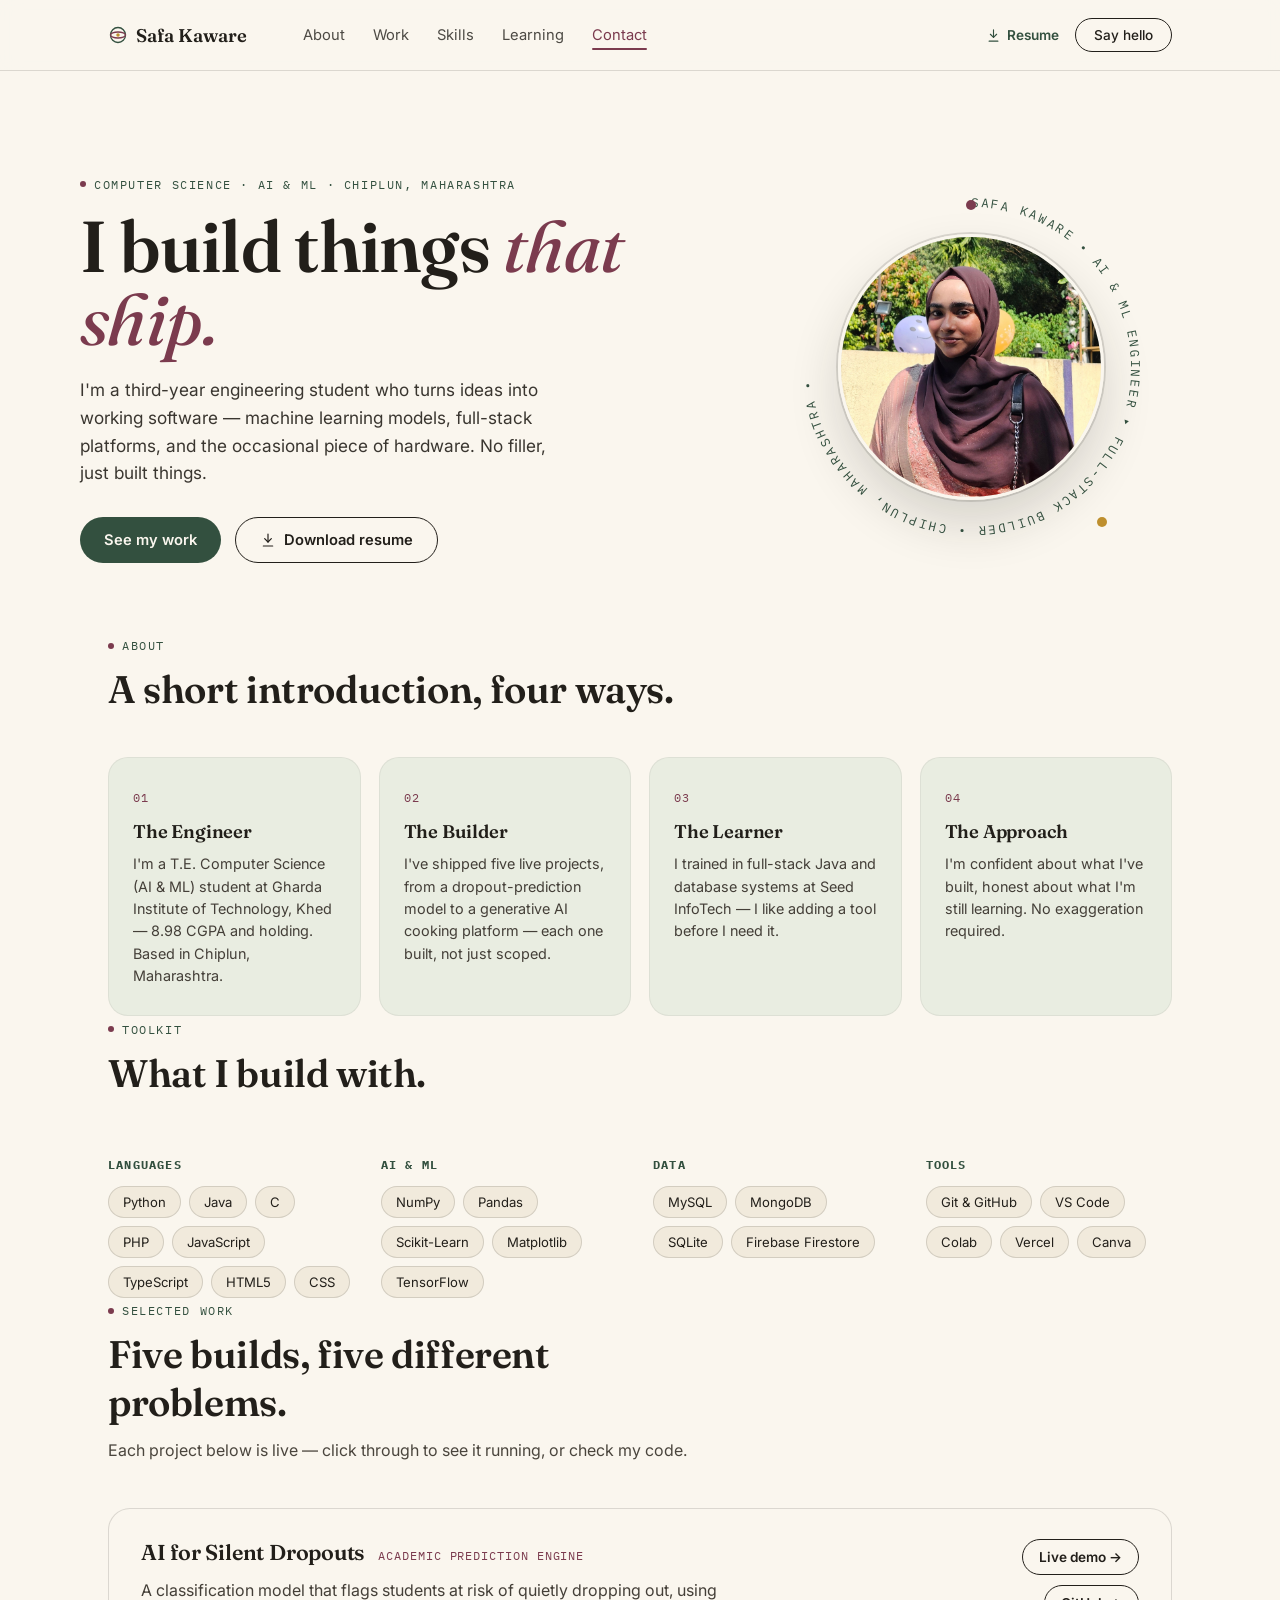
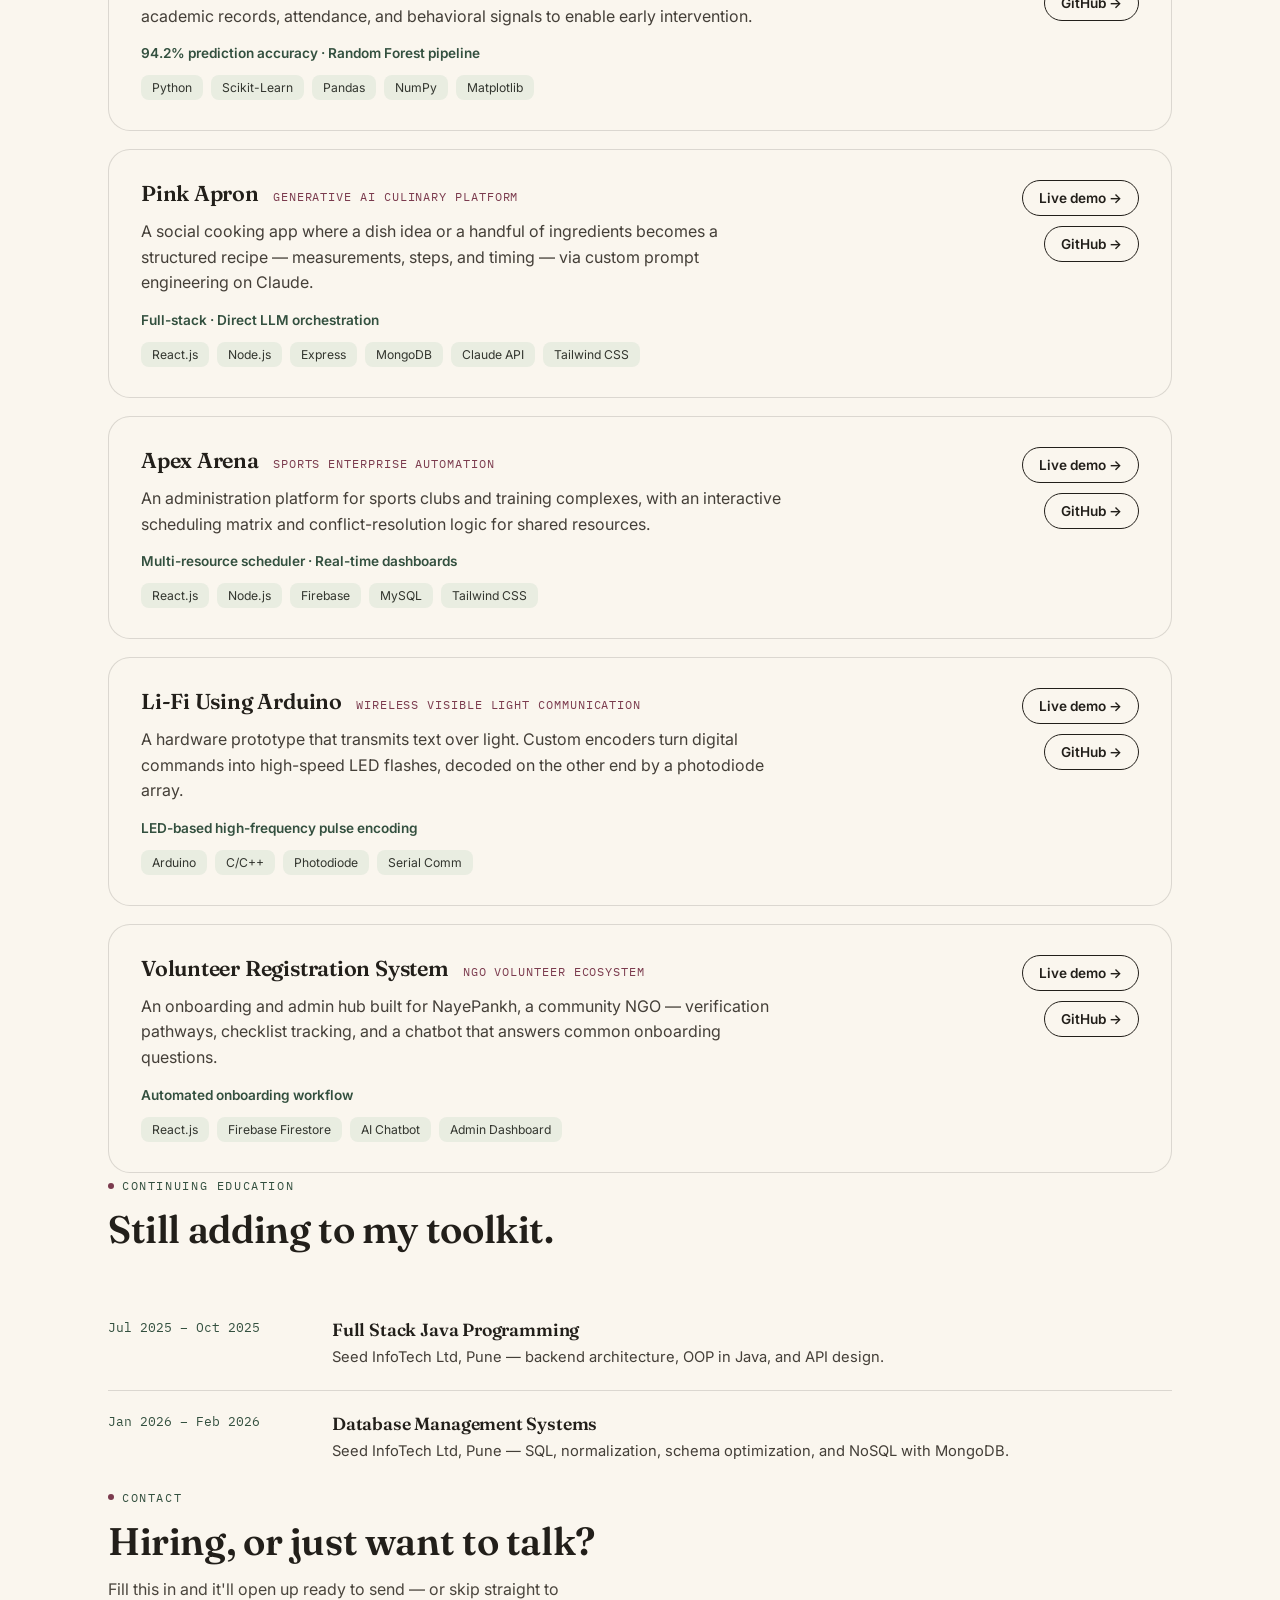
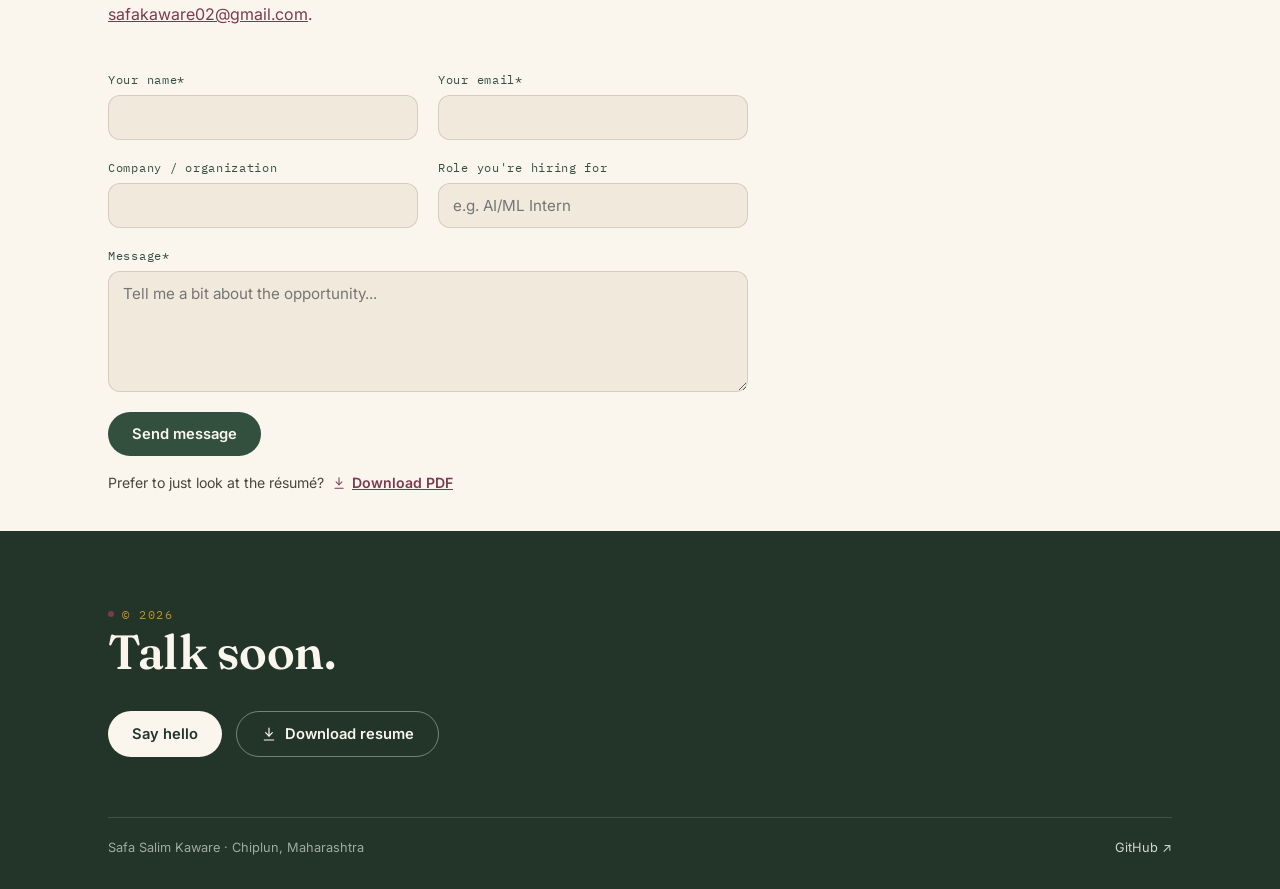
==== index.html @ d1343408 "Add files via upload" ====
<!DOCTYPE html>
<html lang="en">
<head>
<meta charset="UTF-8">
<meta name="viewport" content="width=device-width, initial-scale=1.0">
<title>Safa Kaware — AI &amp; Full-Stack Software Engineer Portfolio</title>
<meta name="description" content="I'm Safa Kaware, a Computer Science (AI &amp; ML) engineer from Chiplun, Maharashtra, building full-stack platforms and machine learning systems — from predictive dropout models to generative AI cooking apps.">
<meta name="keywords" content="Safa Kaware, Safa Salim Kaware, AI ML engineer, full stack developer portfolio, Chiplun Maharashtra, Gharda Institute of Technology, machine learning student India, React developer Maharashtra">
<meta name="author" content="Safa Salim Kaware">
<meta name="robots" content="index, follow">
<link rel="canonical" href="https://safakaware.dev/">

<!-- Open Graph -->
<meta property="og:type" content="website">
<meta property="og:title" content="Safa Kaware — AI &amp; Full-Stack Software Engineer">
<meta property="og:description" content="Computer Science (AI &amp; ML) engineer building full-stack platforms and machine learning systems. Five shipped projects, one growing portfolio.">
<meta property="og:url" content="https://safakaware.dev/">
<meta property="og:site_name" content="Safa Kaware">

<!-- Twitter -->
<meta name="twitter:card" content="summary">
<meta name="twitter:title" content="Safa Kaware — AI &amp; Full-Stack Software Engineer">
<meta name="twitter:description" content="Computer Science (AI &amp; ML) engineer building full-stack platforms and machine learning systems.">

<!-- Structured data -->
<script type="application/ld+json">
{
  "@context": "https://schema.org",
  "@type": "Person",
  "name": "Safa Salim Kaware",
  "alternateName": "Safa Kaware",
  "jobTitle": "AI & Full-Stack Software Engineering Student",
  "email": "mailto:safakaware02@gmail.com",
  "address": {
    "@type": "PostalAddress",
    "addressLocality": "Chiplun, Ratnagiri",
    "addressRegion": "Maharashtra",
    "addressCountry": "IN"
  },
  "alumniOf": {
    "@type": "CollegeOrUniversity",
    "name": "Gharda Institute of Technology, Khed"
  },
  "sameAs": [
    "https://github.com/safa-kaware"
  ],
  "url": "https://safakaware.dev/"
}
</script>

<link rel="preconnect" href="https://fonts.googleapis.com">
<link rel="preconnect" href="https://fonts.gstatic.com" crossorigin>
<link href="https://fonts.googleapis.com/css2?family=Fraunces:opsz,wght@9..144,300;9..144,450;9..144,600;9..144,700&family=Inter:wght@400;500;600&family=IBM+Plex+Mono:wght@400;500&display=swap" rel="stylesheet">

<style>
  :root{
    --cream: #FAF6EE;
    --cream-deep: #F1EADC;
    --ink: #221F1A;
    --forest: #33503F;
    --forest-deep: #223528;
    --plum: #7B3B4E;
    --gold: #BE8F2E;
    --sage-card: #E9EDE1;
    --line: rgba(34,31,26,0.14);
    --max: 1120px;
  }

  *{ box-sizing: border-box; }
  html{ scroll-behavior: smooth; }
  body{
    margin:0;
    background: var(--cream);
    color: var(--ink);
    font-family: 'Inter', sans-serif;
    -webkit-font-smoothing: antialiased;
    overflow-x: hidden;
  }
  h1,h2,h3{
    font-family: 'Fraunces', serif;
    font-weight: 600;
    margin: 0;
    letter-spacing: -0.01em;
  }
  a{ color: inherit; text-decoration:none; }
  .wrap{ max-width: var(--max); margin: 0 auto; padding: 0 28px; }
  .eyebrow{
    font-family:'IBM Plex Mono', monospace;
    font-size: 0.72rem;
    letter-spacing: 0.14em;
    text-transform: uppercase;
    color: var(--forest);
    display:inline-flex;
    align-items:center;
    gap:8px;
  }
  .eyebrow::before{
    content:"";
    width:6px; height:6px; border-radius:50%;
    background: var(--plum);
    display:inline-block;
  }

  /* ---------- header / nav ---------- */
  header{
    position: sticky; top:0; z-index: 50;
    background: rgba(250,246,238,0.86);
    backdrop-filter: blur(10px);
    border-bottom: 1px solid var(--line);
  }
  .nav{
    display:flex; align-items:center; justify-content:space-between;
    padding: 18px 28px; max-width: var(--max); margin:0 auto;
    gap: 16px;
  }
  .brand{
    font-family:'Fraunces', serif; font-weight:600; font-size:1.15rem;
    display:flex; align-items:center; gap:8px;
  }
  .brand svg{ width:20px; height:20px; }
  .nav-links{ display:flex; gap: 28px; font-size:0.92rem; margin-right:auto; margin-left: 40px; }
  .nav-links a{ opacity:0.8; transition: opacity .2s ease, color .2s ease; position:relative; }
  .nav-links a:hover{ opacity:1; color: var(--plum); }
  .nav-links a.active{ opacity:1; color: var(--plum); }
  .nav-links a.active::after{
    content:""; position:absolute; left:0; right:0; bottom:-6px; height:2px;
    background: var(--plum); border-radius:2px;
  }
  .nav-actions{ display:flex; align-items:center; gap: 12px; }
  .nav-resume{
    display:inline-flex; align-items:center; gap:6px;
    font-size:0.85rem; font-weight:600; color: var(--forest);
    padding: 8px 4px;
    transition: color .2s ease;
  }
  .nav-resume svg{ width:15px; height:15px; }
  .nav-resume:hover{ color: var(--plum); }
  .nav-cta{
    border:1px solid var(--ink); border-radius: 100px;
    padding: 8px 18px; font-size:0.85rem; font-weight:500;
    transition: background .25s ease, color .25s ease, transform .2s ease;
    white-space:nowrap;
  }
  .nav-cta:hover{ background: var(--ink); color: var(--cream); transform: translateY(-1px); }
  .nav-toggle{
    display:none;
    width: 40px; height: 40px;
    border-radius: 50%;
    border: 1px solid var(--line);
    background: transparent;
    align-items:center; justify-content:center;
    position: relative;
    cursor: pointer;
    flex-shrink:0;
  }
  .nav-toggle span, .nav-toggle span::before, .nav-toggle span::after{
    content:""; position:absolute;
    width: 16px; height: 1.6px; background: var(--ink);
    transition: transform .28s ease, opacity .2s ease, top .28s ease;
  }
  .nav-toggle span{ top: 50%; transform: translateY(-50%); }
  .nav-toggle span::before{ top: -5px; left:0; }
  .nav-toggle span::after{ top: 5px; left:0; }
  .nav-toggle.open span{ background: transparent; }
  .nav-toggle.open span::before{ top:0; transform: rotate(45deg); }
  .nav-toggle.open span::after{ top:0; transform: rotate(-45deg); }

  .mobile-menu{
    display:none;
    position: fixed; inset: 0;
    background: var(--cream);
    z-index: 40;
    padding: 100px 28px 40px;
    flex-direction: column;
    justify-content: space-between;
    opacity: 0; visibility: hidden;
    transition: opacity .3s ease;
  }
  .mobile-menu.open{ opacity:1; visibility: visible; }
  .mobile-menu-links{ display:flex; flex-direction:column; gap: 6px; }
  .mobile-menu-links a{
    font-family:'Fraunces', serif; font-size: 2.2rem; font-weight:500;
    padding: 14px 0; border-bottom: 1px solid var(--line);
    opacity:0; transform: translateY(14px);
    transition: opacity .4s ease, transform .4s ease, color .2s ease;
  }
  .mobile-menu.open .mobile-menu-links a{ opacity:1; transform: translateY(0); }
  .mobile-menu-links a.active{ color: var(--plum); }
  .mobile-menu-links a:nth-child(1){ transition-delay: .05s; }
  .mobile-menu-links a:nth-child(2){ transition-delay: .1s; }
  .mobile-menu-links a:nth-child(3){ transition-delay: .15s; }
  .mobile-menu-links a:nth-child(4){ transition-delay: .2s; }
  .mobile-menu-links a:nth-child(5){ transition-delay: .25s; }
  .mobile-menu-foot{ display:flex; flex-direction:column; gap:16px; }
  .mobile-menu-foot .btn-primary{ text-align:center; justify-content:center; }
  .mobile-menu-foot .btn-ghost{ text-align:center; justify-content:center; }
  .mobile-menu-foot .foot-note{ font-size:0.82rem; color:#6b665c; text-align:center; }

  /* ---------- hero ---------- */
  .hero{
    position:relative; z-index:1;
    padding: 100px 0 70px;
    display:grid; grid-template-columns: 1.15fr 0.85fr; gap:40px; align-items:center;
  }
  .hero h1{
    font-size: clamp(2.6rem, 6vw, 4.5rem);
    line-height: 1.02;
    margin: 18px 0 20px;
  }
  .hero h1 em{
    font-style: italic; color: var(--plum); font-weight: 450;
  }
  .hero p{
    font-size: 1.08rem; line-height:1.6; color:#3a3630; max-width: 480px;
    margin-bottom: 30px;
  }
  .hero-cta-row{ display:flex; gap:14px; flex-wrap:wrap; }
  .btn{
    display:inline-flex; align-items:center; gap:8px;
    padding: 13px 24px; border-radius: 100px;
    font-size:0.92rem; font-weight:600; font-family:'Inter',sans-serif;
    transition: transform .2s ease, box-shadow .2s ease, background .2s ease;
  }
  .btn svg{ width:16px; height:16px; }
  .btn-primary{ background: var(--forest); color: var(--cream); }
  .btn-primary:hover{ transform: translateY(-2px); box-shadow: 0 10px 24px rgba(51,80,63,0.28); }
  .btn-ghost{ border:1px solid var(--ink); color: var(--ink); }
  .btn-ghost:hover{ background: var(--ink); color: var(--cream); transform: translateY(-2px); }

  .hero-art{
    position:relative;
    width: 100%;
    max-width: 380px;
    aspect-ratio: 1/1;
    margin: 0 auto;
  }
  .photo-ring{
    position:absolute; inset:0;
    animation: spin 22s linear infinite;
  }
  .photo-ring text{
    font-family:'IBM Plex Mono', monospace;
    font-size: 12.5px;
    letter-spacing: 0.14em;
    fill: var(--forest);
    text-transform: uppercase;
  }
  @keyframes spin{ to{ transform: rotate(360deg); } }

  .photo-frame{
    position:absolute;
    inset: 15%;
    border-radius: 50%;
    overflow:hidden;
    background: linear-gradient(150deg, var(--sage-card), var(--cream-deep));
    border: 3px solid var(--cream);
    box-shadow: 0 0 0 2px var(--line), 0 24px 50px rgba(34,31,26,0.16);
  }
  .photo-frame img{
    position:absolute; inset:0;
    width:100%; height:100%; object-fit: cover; object-position: center top;
    display:block;
  }
  .photo-placeholder{
    position:absolute; inset:0;
    display:flex; flex-direction:column; align-items:center; justify-content:center; gap:8px;
    color: var(--forest); text-align:center; padding: 20px;
  }
  .photo-placeholder svg{ width:44px; height:44px; opacity:0.55; }
  .photo-placeholder span{
    font-family:'IBM Plex Mono', monospace; font-size:0.7rem;
    letter-spacing:0.08em; opacity:0.65; max-width:150px; line-height:1.4;
  }

  .hero-dot{
    position:absolute; border-radius:50%;
    animation: spin 22s linear infinite;
  }
  .hero-dot i{
    position:absolute; width:10px; height:10px; border-radius:50%;
    display:block;
  }
  .hero-badge{
    position:absolute; bottom: -6px; left: 50%; transform: translateX(-50%);
    background: var(--plum); color: var(--cream);
    font-family:'IBM Plex Mono', monospace; font-size:0.7rem; letter-spacing:0.06em;
    padding: 9px 18px; border-radius:100px; white-space:nowrap;
    box-shadow: 0 10px 22px rgba(123,59,78,0.32);
  }

  /* ---------- sections generic ---------- */
  section{ position:relative; z-index:1; padding: 76px 0; scroll-margin-top: 88px; }
  .section-head{ margin-bottom: 44px; max-width: 620px; }
  .section-head h2{ font-size: clamp(1.8rem, 3.4vw, 2.4rem); margin-top: 12px; }
  .section-head p{ color:#4a453d; margin-top:12px; line-height:1.6; }

  .reveal{ opacity:0; transform: translateY(28px); transition: opacity .7s ease, transform .7s ease; }
  .reveal.in{ opacity:1; transform: translateY(0); }

  /* ---------- about cards ---------- */
  .about-grid{
    display:grid; grid-template-columns: repeat(4, 1fr); gap: 18px;
  }
  .about-card{
    background: var(--sage-card);
    border-radius: 20px;
    padding: 28px 24px;
    border: 1px solid rgba(34,31,26,0.06);
    transition: transform .3s ease, box-shadow .3s ease, background .3s ease;
  }
  .about-card:hover{
    transform: translateY(-6px);
    box-shadow: 0 18px 34px rgba(34,31,26,0.12);
    background: #fff;
  }
  .about-card .num{
    font-family:'IBM Plex Mono', monospace; font-size:0.72rem; color: var(--plum);
    letter-spacing: 0.1em;
  }
  .about-card h3{ font-size:1.15rem; margin: 14px 0 10px; }
  .about-card p{ font-size:0.9rem; line-height:1.55; color:#443f38; margin:0; }

  /* ---------- skills ---------- */
  .skills-wrap{ display:grid; grid-template-columns: repeat(4,1fr); gap: 26px; }
  .skill-group h4{
    font-family:'IBM Plex Mono', monospace; font-size:0.75rem; text-transform:uppercase;
    letter-spacing:0.1em; color: var(--forest); margin-bottom: 14px;
  }
  .chip-row{ display:flex; flex-wrap:wrap; gap:8px; }
  .chip{
    font-size: 0.82rem; padding: 7px 14px; border-radius:100px;
    border:1px solid var(--line); background: var(--cream-deep);
    transition: border-color .2s ease, transform .2s ease;
  }
  .chip:hover{ border-color: var(--plum); transform: translateY(-2px); }

  /* ---------- projects ---------- */
  .project-list{ display:flex; flex-direction:column; gap: 18px; }
  .project-card{
    border: 1px solid var(--line);
    border-radius: 22px;
    padding: 30px 32px;
    background: var(--cream);
    display:grid; grid-template-columns: 1fr auto; gap: 20px; align-items:start;
    transition: border-color .3s ease, transform .3s ease, box-shadow .3s ease;
  }
  .project-card:hover{
    border-color: var(--forest);
    transform: translateY(-4px);
    box-shadow: 0 20px 40px rgba(34,31,26,0.08);
  }
  .project-top{ display:flex; align-items:baseline; gap:14px; flex-wrap:wrap; }
  .project-card h3{ font-size:1.35rem; }
  .project-cat{
    font-family:'IBM Plex Mono', monospace; font-size:0.72rem;
    color: var(--plum); text-transform:uppercase; letter-spacing:0.08em;
  }
  .project-card p.desc{ margin: 12px 0 16px; line-height:1.6; color:#443f38; max-width: 640px; }
  .project-meta{ font-size:0.85rem; color: var(--forest); font-weight:600; margin-bottom: 14px; }
  .tag-row{ display:flex; flex-wrap:wrap; gap:8px; }
  .tag{
    font-size:0.76rem; padding:5px 11px; border-radius:8px;
    background: var(--sage-card); color:#33362f;
  }
  .project-links{ display:flex; flex-direction:column; gap:10px; align-items:flex-end; }
  .project-links a{
    font-size:0.85rem; font-weight:600; display:flex; align-items:center; gap:6px;
    padding: 9px 16px; border-radius:100px; border:1px solid var(--ink);
    white-space:nowrap;
    transition: background .2s ease, color .2s ease;
  }
  .project-links a:hover{ background: var(--ink); color: var(--cream); }

  /* ---------- trainings ---------- */
  .train-list{ display:flex; flex-direction:column; }
  .train-item{
    display:grid; grid-template-columns: 200px 1fr; gap: 24px;
    padding: 22px 0; border-bottom: 1px solid var(--line);
  }
  .train-item:last-child{ border-bottom:none; }
  .train-item .when{ font-family:'IBM Plex Mono', monospace; font-size:0.82rem; color: var(--forest); }
  .train-item h3{ font-size:1.1rem; margin-bottom:6px; }
  .train-item p{ margin:0; color:#443f38; font-size:0.92rem; line-height:1.5; }

  /* ---------- contact form ---------- */
  .contact-form{
    max-width: 640px;
    display:flex; flex-direction:column; gap: 20px;
  }
  .form-row{ display:grid; grid-template-columns: 1fr 1fr; gap: 20px; }
  .field{ display:flex; flex-direction:column; gap: 8px; }
  .field label{
    font-family:'IBM Plex Mono', monospace; font-size:0.74rem;
    letter-spacing:0.06em; color: var(--forest);
  }
  .field input, .field textarea{
    font-family:'Inter', sans-serif; font-size:0.95rem;
    padding: 12px 14px; border-radius: 12px;
    border: 1px solid var(--line); background: var(--cream-deep);
    color: var(--ink); resize: vertical;
    transition: border-color .2s ease, background .2s ease;
  }
  .field input:focus, .field textarea:focus{
    outline:none; border-color: var(--forest); background: #fff;
  }
  .form-foot{ display:flex; align-items:center; gap: 16px; flex-wrap:wrap; }
  .form-foot .btn-primary{ border:none; cursor:pointer; }
  .form-status{ font-size:0.85rem; color: var(--forest); font-weight:600; }
  .form-status.error{ color: var(--plum); }
  .contact-resume-note{
    margin-top: 18px; font-size:0.88rem; color:#4a453d;
    display:flex; align-items:center; gap:8px; flex-wrap:wrap;
  }
  .contact-resume-note a{
    display:inline-flex; align-items:center; gap:6px;
    color: var(--plum); font-weight:600; text-decoration: underline;
  }
  .contact-resume-note svg{ width:14px; height:14px; }

  /* ---------- footer ---------- */
  footer{
    position:relative; z-index:1;
    background: var(--forest-deep);
    color: var(--cream);
    padding: 70px 0 34px;
    margin-top: 40px;
  }
  footer h2{ color: var(--cream); font-size: clamp(2rem, 4.5vw, 3rem); max-width:600px; }
  footer p{ color: #cfd8cf; margin-top:14px; max-width: 460px; line-height:1.6; }
  .footer-cta{ margin-top: 30px; display:flex; gap:14px; flex-wrap:wrap; }
  .footer-cta .btn-primary{ background: var(--cream); color: var(--forest-deep); }
  .footer-cta .btn-primary:hover{ box-shadow: 0 10px 24px rgba(0,0,0,0.3); }
  .footer-cta .btn-ghost{ border-color: rgba(250,246,238,0.4); color: var(--cream); }
  .footer-cta .btn-ghost:hover{ background: var(--cream); color: var(--forest-deep); }
  .foot-bottom{
    margin-top: 60px; padding-top: 22px; border-top: 1px solid rgba(250,246,238,0.15);
    display:flex; justify-content:space-between; flex-wrap:wrap; gap:10px;
    font-size:0.8rem; color:#9fab9f;
  }
  .foot-bottom a{ color:#cfd8cf; }
  .foot-bottom a:hover{ color: var(--cream); }

  /* ---------- responsive ---------- */
  @media (max-width: 920px){
    .hero{ grid-template-columns: 1fr; padding-top: 60px; }
    .hero-art{ order:-1; max-width: 280px; margin: 0 auto; }
    .about-grid{ grid-template-columns: repeat(2,1fr); }
    .skills-wrap{ grid-template-columns: repeat(2,1fr); }
    .nav-links{ display:none; }
    .nav-cta{ display:none; }
    .nav-resume{ display:none; }
    .nav-toggle{ display:flex; }
    .mobile-menu{ display:flex; }
    .project-card{ grid-template-columns: 1fr; }
    .project-links{ align-items:flex-start; flex-direction:row; flex-wrap:wrap; }
    .train-item{ grid-template-columns: 1fr; gap:6px; }
    .form-row{ grid-template-columns: 1fr; }
  }
  @media (max-width: 560px){
    .about-grid{ grid-template-columns: 1fr; }
    .skills-wrap{ grid-template-columns: 1fr; }
    .wrap{ padding: 0 20px; }
    .nav{ padding: 16px 20px; }
  }

  @media (prefers-reduced-motion: reduce){
    *{ animation: none !important; transition: none !important; }
  }
</style>
</head>
<body>

<header>
  <nav class="nav">
    <a class="brand" href="#top" aria-label="Safa Kaware, home">
      <svg viewBox="0 0 24 24" fill="none" aria-hidden="true"><circle cx="12" cy="12" r="9" stroke="#33503F" stroke-width="1.6"/><ellipse cx="12" cy="12" rx="9" ry="3.6" stroke="#7B3B4E" stroke-width="1.6"/><circle cx="12" cy="12" r="2.1" fill="#BE8F2E"/></svg>
      Safa Kaware
    </a>
    <div class="nav-links" id="navLinks">
      <a href="#about" data-nav-link="about">About</a>
      <a href="#work" data-nav-link="work">Work</a>
      <a href="#skills" data-nav-link="skills">Skills</a>
      <a href="#learning" data-nav-link="learning">Learning</a>
      <a href="#contact" data-nav-link="contact">Contact</a>
    </div>
    <div class="nav-actions">
      <a class="nav-resume" href="Safa_Kaware_Resume.pdf" download>
        <svg viewBox="0 0 24 24" fill="none" stroke="currentColor" stroke-width="1.8" stroke-linecap="round" stroke-linejoin="round" aria-hidden="true"><path d="M12 3v12"/><path d="M7 10l5 5 5-5"/><path d="M5 21h14"/></svg>
        Resume
      </a>
      <a class="nav-cta" href="#contact">Say hello</a>
      <button class="nav-toggle" id="navToggle" aria-label="Open menu" aria-expanded="false" aria-controls="mobileMenu">
        <span></span>
      </button>
    </div>
  </nav>
</header>

<div class="mobile-menu" id="mobileMenu">
  <nav class="mobile-menu-links">
    <a href="#about" data-menu-link data-nav-link="about">About</a>
    <a href="#work" data-menu-link data-nav-link="work">Work</a>
    <a href="#skills" data-menu-link data-nav-link="skills">Skills</a>
    <a href="#learning" data-menu-link data-nav-link="learning">Learning</a>
    <a href="#contact" data-menu-link data-nav-link="contact">Contact</a>
  </nav>
  <div class="mobile-menu-foot">
    <a class="btn btn-ghost" href="Safa_Kaware_Resume.pdf" download data-menu-link>
      <svg viewBox="0 0 24 24" fill="none" stroke="currentColor" stroke-width="1.8" stroke-linecap="round" stroke-linejoin="round" aria-hidden="true"><path d="M12 3v12"/><path d="M7 10l5 5 5-5"/><path d="M5 21h14"/></svg>
      Download resume
    </a>
    <a class="btn btn-primary" href="#contact" data-menu-link>Say hello</a>
    <span class="foot-note">safakaware02@gmail.com</span>
  </div>
</div>

<main id="top">

  <!-- HERO -->
  <section class="hero wrap">
    <div>
      <span class="eyebrow">Computer Science · AI &amp; ML · Chiplun, Maharashtra</span>
      <h1>I build things <em>that ship.</em></h1>
      <p>I'm a third-year engineering student who turns ideas into working software — machine learning models, full-stack platforms, and the occasional piece of hardware. No filler, just built things.</p>
      <div class="hero-cta-row">
        <a class="btn btn-primary" href="#work">See my work</a>
        <a class="btn btn-ghost" href="Safa_Kaware_Resume.pdf" download>
          <svg viewBox="0 0 24 24" fill="none" stroke="currentColor" stroke-width="1.8" stroke-linecap="round" stroke-linejoin="round" aria-hidden="true"><path d="M12 3v12"/><path d="M7 10l5 5 5-5"/><path d="M5 21h14"/></svg>
          Download resume
        </a>
      </div>
    </div>
    <div class="hero-art">
      <svg class="photo-ring" viewBox="0 0 380 380" aria-hidden="true">
        <defs>
          <path id="ringPath" d="M190,30 a160,160 0 1,1 -0.1,0" fill="none"/>
        </defs>
        <text>
          <textPath href="#ringPath" startOffset="0%">
            SAFA KAWARE &#8226; AI &amp; ML ENGINEER &#8227; FULL-STACK BUILDER &#8226; CHIPLUN, MAHARASHTRA &#8226;
          </textPath>
        </text>
      </svg>

      <div class="hero-dot" style="inset:0;">
        <i style="top:6%; left:50%; background:var(--plum); transform:translateX(-50%);"></i>
      </div>
      <div class="hero-dot" style="inset:0; animation-direction:reverse; animation-duration:16s;">
        <i style="bottom:8%; right:14%; background:var(--gold);"></i>
      </div>

      <div class="photo-frame">
        <!-- To use your own photo: just change the src below to your photo's filename -->
        <img src="20251124_133518 copy.jpg" alt="Safa Kaware"
             onerror="this.style.display='none'; document.getElementById('photoPlaceholder').style.display='flex';">
        <div class="photo-placeholder" id="photoPlaceholder" style="display:none;">
          <svg viewBox="0 0 24 24" fill="none" aria-hidden="true"><circle cx="12" cy="8" r="4" stroke="#33503F" stroke-width="1.6"/><path d="M4 20c1.5-4 4.5-6 8-6s6.5 2 8 6" stroke="#33503F" stroke-width="1.6" stroke-linecap="round"/></svg>
          <span>Drop your photo in here</span>
        </div>
      
      </div>
    </div>
  </section>

  <!-- ABOUT -->
  <section id="about" class="wrap">
    <div class="section-head reveal">
      <span class="eyebrow">About</span>
      <h2>A short introduction, four ways.</h2>
    </div>
    <div class="about-grid">
      <div class="about-card reveal"><span class="num">01</span>
        <h3>The Engineer</h3>
        <p>I'm a T.E. Computer Science (AI &amp; ML) student at Gharda Institute of Technology, Khed — 8.98 CGPA and holding. Based in Chiplun, Maharashtra.</p>
      </div>
      <div class="about-card reveal"><span class="num">02</span>
        <h3>The Builder</h3>
        <p>I've shipped five live projects, from a dropout-prediction model to a generative AI cooking platform — each one built, not just scoped.</p>
      </div>
      <div class="about-card reveal"><span class="num">03</span>
        <h3>The Learner</h3>
        <p>I trained in full-stack Java and database systems at Seed InfoTech — I like adding a tool before I need it.</p>
      </div>
      <div class="about-card reveal"><span class="num">04</span>
        <h3>The Approach</h3>
        <p>I'm confident about what I've built, honest about what I'm still learning. No exaggeration required.</p>
      </div>
    </div>
  </section>

  <!-- SKILLS -->
  <section id="skills" class="wrap">
    <div class="section-head reveal">
      <span class="eyebrow">Toolkit</span>
      <h2>What I build with.</h2>
    </div>
    <div class="skills-wrap">
      <div class="skill-group reveal">
        <h4>Languages</h4>
        <div class="chip-row">
          <span class="chip">Python</span><span class="chip">Java</span><span class="chip">C</span>
          <span class="chip">PHP</span><span class="chip">JavaScript</span><span class="chip">TypeScript</span>
          <span class="chip">HTML5</span><span class="chip">CSS</span>
        </div>
      </div>
      <div class="skill-group reveal">
        <h4>AI &amp; ML</h4>
        <div class="chip-row">
          <span class="chip">NumPy</span><span class="chip">Pandas</span><span class="chip">Scikit-Learn</span>
          <span class="chip">Matplotlib</span><span class="chip">TensorFlow</span>
        </div>
      </div>
      <div class="skill-group reveal">
        <h4>Data</h4>
        <div class="chip-row">
          <span class="chip">MySQL</span><span class="chip">MongoDB</span><span class="chip">SQLite</span>
          <span class="chip">Firebase Firestore</span>
        </div>
      </div>
      <div class="skill-group reveal">
        <h4>Tools</h4>
        <div class="chip-row">
          <span class="chip">Git &amp; GitHub</span><span class="chip">VS Code</span><span class="chip">Colab</span>
          <span class="chip">Vercel</span><span class="chip">Canva</span>
        </div>
      </div>
    </div>
  </section>

  <!-- WORK -->
  <section id="work" class="wrap">
    <div class="section-head reveal">
      <span class="eyebrow">Selected Work</span>
      <h2>Five builds, five different problems.</h2>
      <p>Each project below is live — click through to see it running, or check my code.</p>
    </div>
    <div class="project-list">

      <div class="project-card reveal">
        <div>
          <div class="project-top"><h3>AI for Silent Dropouts</h3><span class="project-cat">Academic Prediction Engine</span></div>
          <p class="desc">A classification model that flags students at risk of quietly dropping out, using academic records, attendance, and behavioral signals to enable early intervention.</p>
          <div class="project-meta">94.2% prediction accuracy · Random Forest pipeline</div>
          <div class="tag-row"><span class="tag">Python</span><span class="tag">Scikit-Learn</span><span class="tag">Pandas</span><span class="tag">NumPy</span><span class="tag">Matplotlib</span></div>
        </div>
        <div class="project-links">
          <a href="https://ai-for-silent-dropouts.vercel.app/" target="_blank" rel="noopener">Live demo →</a>
          <a href="https://github.com/safa-kaware/ai-for-silent-dropouts" target="_blank" rel="noopener">GitHub →</a>
        </div>
      </div>

      <div class="project-card reveal">
        <div>
          <div class="project-top"><h3>Pink Apron</h3><span class="project-cat">Generative AI Culinary Platform</span></div>
          <p class="desc">A social cooking app where a dish idea or a handful of ingredients becomes a structured recipe — measurements, steps, and timing — via custom prompt engineering on Claude.</p>
          <div class="project-meta">Full-stack · Direct LLM orchestration</div>
          <div class="tag-row"><span class="tag">React.js</span><span class="tag">Node.js</span><span class="tag">Express</span><span class="tag">MongoDB</span><span class="tag">Claude API</span><span class="tag">Tailwind CSS</span></div>
        </div>
        <div class="project-links">
          <a href="https://pinkapron.vercel.app" target="_blank" rel="noopener">Live demo →</a>
          <a href="https://github.com/safa-kaware/pink-apron" target="_blank" rel="noopener">GitHub →</a>
        </div>
      </div>

      <div class="project-card reveal">
        <div>
          <div class="project-top"><h3>Apex Arena</h3><span class="project-cat">Sports Enterprise Automation</span></div>
          <p class="desc">An administration platform for sports clubs and training complexes, with an interactive scheduling matrix and conflict-resolution logic for shared resources.</p>
          <div class="project-meta">Multi-resource scheduler · Real-time dashboards</div>
          <div class="tag-row"><span class="tag">React.js</span><span class="tag">Node.js</span><span class="tag">Firebase</span><span class="tag">MySQL</span><span class="tag">Tailwind CSS</span></div>
        </div>
        <div class="project-links">
          <a href="https://apex-arena-pi.vercel.app" target="_blank" rel="noopener">Live demo →</a>
          <a href="https://github.com/safa-kaware/apex-arena" target="_blank" rel="noopener">GitHub →</a>
        </div>
      </div>

      <div class="project-card reveal">
        <div>
          <div class="project-top"><h3>Li-Fi Using Arduino</h3><span class="project-cat">Wireless Visible Light Communication</span></div>
          <p class="desc">A hardware prototype that transmits text over light. Custom encoders turn digital commands into high-speed LED flashes, decoded on the other end by a photodiode array.</p>
          <div class="project-meta">LED-based high-frequency pulse encoding</div>
          <div class="tag-row"><span class="tag">Arduino</span><span class="tag">C/C++</span><span class="tag">Photodiode</span><span class="tag">Serial Comm</span></div>
        </div>
        <div class="project-links">
          <a href="https://li-fi-using-arduino.vercel.app/" target="_blank" rel="noopener">Live demo →</a>
          <a href="https://github.com/safa-kaware/Li-fi-using-Arduino" target="_blank" rel="noopener">GitHub →</a>
        </div>
      </div>

      <div class="project-card reveal">
        <div>
          <div class="project-top"><h3>Volunteer Registration System</h3><span class="project-cat">NGO Volunteer Ecosystem</span></div>
          <p class="desc">An onboarding and admin hub built for NayePankh, a community NGO — verification pathways, checklist tracking, and a chatbot that answers common onboarding questions.</p>
          <div class="project-meta">Automated onboarding workflow</div>
          <div class="tag-row"><span class="tag">React.js</span><span class="tag">Firebase Firestore</span><span class="tag">AI Chatbot</span><span class="tag">Admin Dashboard</span></div>
        </div>
        <div class="project-links">
          <a href="https://volunteer-registration-system-for-n.vercel.app/" target="_blank" rel="noopener">Live demo →</a>
          <a href="https://github.com/safa-kaware/volunteer-registration-system-for-nayepankh" target="_blank" rel="noopener">GitHub →</a>
        </div>
      </div>

    </div>
  </section>

  <!-- LEARNING -->
  <section id="learning" class="wrap">
    <div class="section-head reveal">
      <span class="eyebrow">Continuing Education</span>
      <h2>Still adding to my toolkit.</h2>
    </div>
    <div class="train-list">
      <div class="train-item reveal">
        <div class="when">Jul 2025 – Oct 2025</div>
        <div>
          <h3>Full Stack Java Programming</h3>
          <p>Seed InfoTech Ltd, Pune — backend architecture, OOP in Java, and API design.</p>
        </div>
      </div>
      <div class="train-item reveal">
        <div class="when">Jan 2026 – Feb 2026</div>
        <div>
          <h3>Database Management Systems</h3>
          <p>Seed InfoTech Ltd, Pune — SQL, normalization, schema optimization, and NoSQL with MongoDB.</p>
        </div>
      </div>
    </div>
  </section>

  <!-- CONTACT -->
  <section id="contact" class="wrap">
    <div class="section-head reveal">
      <span class="eyebrow">Contact</span>
      <h2>Hiring, or just want to talk?</h2>
      <p>Fill this in and it'll open up ready to send — or skip straight to <a href="mailto:safakaware02@gmail.com" style="color:var(--plum); text-decoration:underline;">safakaware02@gmail.com</a>.</p>
    </div>

    <form id="contactForm" class="contact-form reveal" novalidate>
      <div class="form-row">
        <div class="field">
          <label for="cf-name">Your name*</label>
          <input type="text" id="cf-name" name="name" required autocomplete="name">
        </div>
        <div class="field">
          <label for="cf-email">Your email*</label>
          <input type="email" id="cf-email" name="email" required autocomplete="email">
        </div>
      </div>
      <div class="form-row">
        <div class="field">
          <label for="cf-company">Company / organization</label>
          <input type="text" id="cf-company" name="company" autocomplete="organization">
        </div>
        <div class="field">
          <label for="cf-role">Role you're hiring for</label>
          <input type="text" id="cf-role" name="role" placeholder="e.g. AI/ML Intern">
        </div>
      </div>
      <div class="field">
        <label for="cf-message">Message*</label>
        <textarea id="cf-message" name="message" rows="5" required placeholder="Tell me a bit about the opportunity..."></textarea>
      </div>
      <div class="form-foot">
        <button type="submit" class="btn btn-primary">Send message</button>
        <span id="cf-status" class="form-status"></span>
      </div>
    </form>
    <p class="contact-resume-note reveal">
      Prefer to just look at the résumé?
      <a href="Safa_Kaware_Resume.pdf" download>
        <svg viewBox="0 0 24 24" fill="none" stroke="currentColor" stroke-width="1.8" stroke-linecap="round" stroke-linejoin="round" aria-hidden="true"><path d="M12 3v12"/><path d="M7 10l5 5 5-5"/><path d="M5 21h14"/></svg>
        Download PDF
      </a>
    </p>
  </section>

</main>

<footer>
  <div class="wrap">
    <span class="eyebrow" style="color:#BE8F2E;">© 2026</span>
    <h2>Talk soon.</h2>
    <div class="footer-cta">
      <a class="btn btn-primary" href="#contact">Say hello</a>
      <a class="btn btn-ghost" href="Safa_Kaware_Resume.pdf" download>
        <svg viewBox="0 0 24 24" fill="none" stroke="currentColor" stroke-width="1.8" stroke-linecap="round" stroke-linejoin="round" aria-hidden="true"><path d="M12 3v12"/><path d="M7 10l5 5 5-5"/><path d="M5 21h14"/></svg>
        Download resume
      </a>
    </div>
    <div class="foot-bottom">
      <span>Safa Salim Kaware · Chiplun, Maharashtra</span>
      <a href="https://github.com/safa-kaware" target="_blank" rel="noopener">GitHub ↗</a>
    </div>
  </div>
</footer>

<script>
  // Mobile menu toggle
  const navToggle = document.getElementById('navToggle');
  const mobileMenu = document.getElementById('mobileMenu');
  function closeMenu(){
    mobileMenu.classList.remove('open');
    navToggle.classList.remove('open');
    navToggle.setAttribute('aria-expanded','false');
    document.body.style.overflow = '';
  }
  function openMenu(){
    mobileMenu.classList.add('open');
    navToggle.classList.add('open');
    navToggle.setAttribute('aria-expanded','true');
    document.body.style.overflow = 'hidden';
  }
  navToggle.addEventListener('click', () => {
    mobileMenu.classList.contains('open') ? closeMenu() : openMenu();
  });
  mobileMenu.querySelectorAll('[data-menu-link]').forEach(link => {
    link.addEventListener('click', (e) => {
      if(!link.hasAttribute('download')) closeMenu();
    });
  });
  window.addEventListener('resize', () => { if(window.innerWidth > 920) closeMenu(); });

  // Active nav link on scroll
  const navLinkEls = document.querySelectorAll('[data-nav-link]');
  const trackedSections = ['about','work','skills','learning','contact']
    .map(id => document.getElementById(id))
    .filter(Boolean);
  const spy = new IntersectionObserver((entries) => {
    entries.forEach(entry => {
      if(entry.isIntersecting){
        navLinkEls.forEach(link => {
          link.classList.toggle('active', link.dataset.navLink === entry.target.id);
        });
      }
    });
  }, { rootMargin: '-45% 0px -50% 0px', threshold: 0 });
  trackedSections.forEach(sec => spy.observe(sec));

  // Scroll reveal
  const reveals = document.querySelectorAll('.reveal');
  const io = new IntersectionObserver((entries) => {
    entries.forEach(e => { if(e.isIntersecting){ e.target.classList.add('in'); io.unobserve(e.target); } });
  }, { threshold: 0.15 });
  reveals.forEach(el => io.observe(el));

  // Contact form -> mailto
  const contactForm = document.getElementById('contactForm');
  const cfStatus = document.getElementById('cf-status');
  contactForm.addEventListener('submit', (e) => {
    e.preventDefault();
    const name = document.getElementById('cf-name').value.trim();
    const email = document.getElementById('cf-email').value.trim();
    const company = document.getElementById('cf-company').value.trim();
    const role = document.getElementById('cf-role').value.trim();
    const message = document.getElementById('cf-message').value.trim();

    if(!name || !email || !message){
      cfStatus.textContent = 'Please fill in your name, email, and a message.';
      cfStatus.classList.add('error');
      return;
    }

    cfStatus.classList.remove('error');
    const subject = `Portfolio inquiry from ${name}${role ? ' — ' + role : ''}`;
    const bodyLines = [
      `Name: ${name}`,
      `Email: ${email}`,
      company ? `Company: ${company}` : null,
      role ? `Role: ${role}` : null,
      '',
      message
    ].filter(Boolean).join('\n');

    const mailtoUrl = `mailto:safakaware02@gmail.com?subject=${encodeURIComponent(subject)}&body=${encodeURIComponent(bodyLines)}`;
    window.location.href = mailtoUrl;
    cfStatus.textContent = 'Opening your email client...';
  });

</script>

</body>
</html>
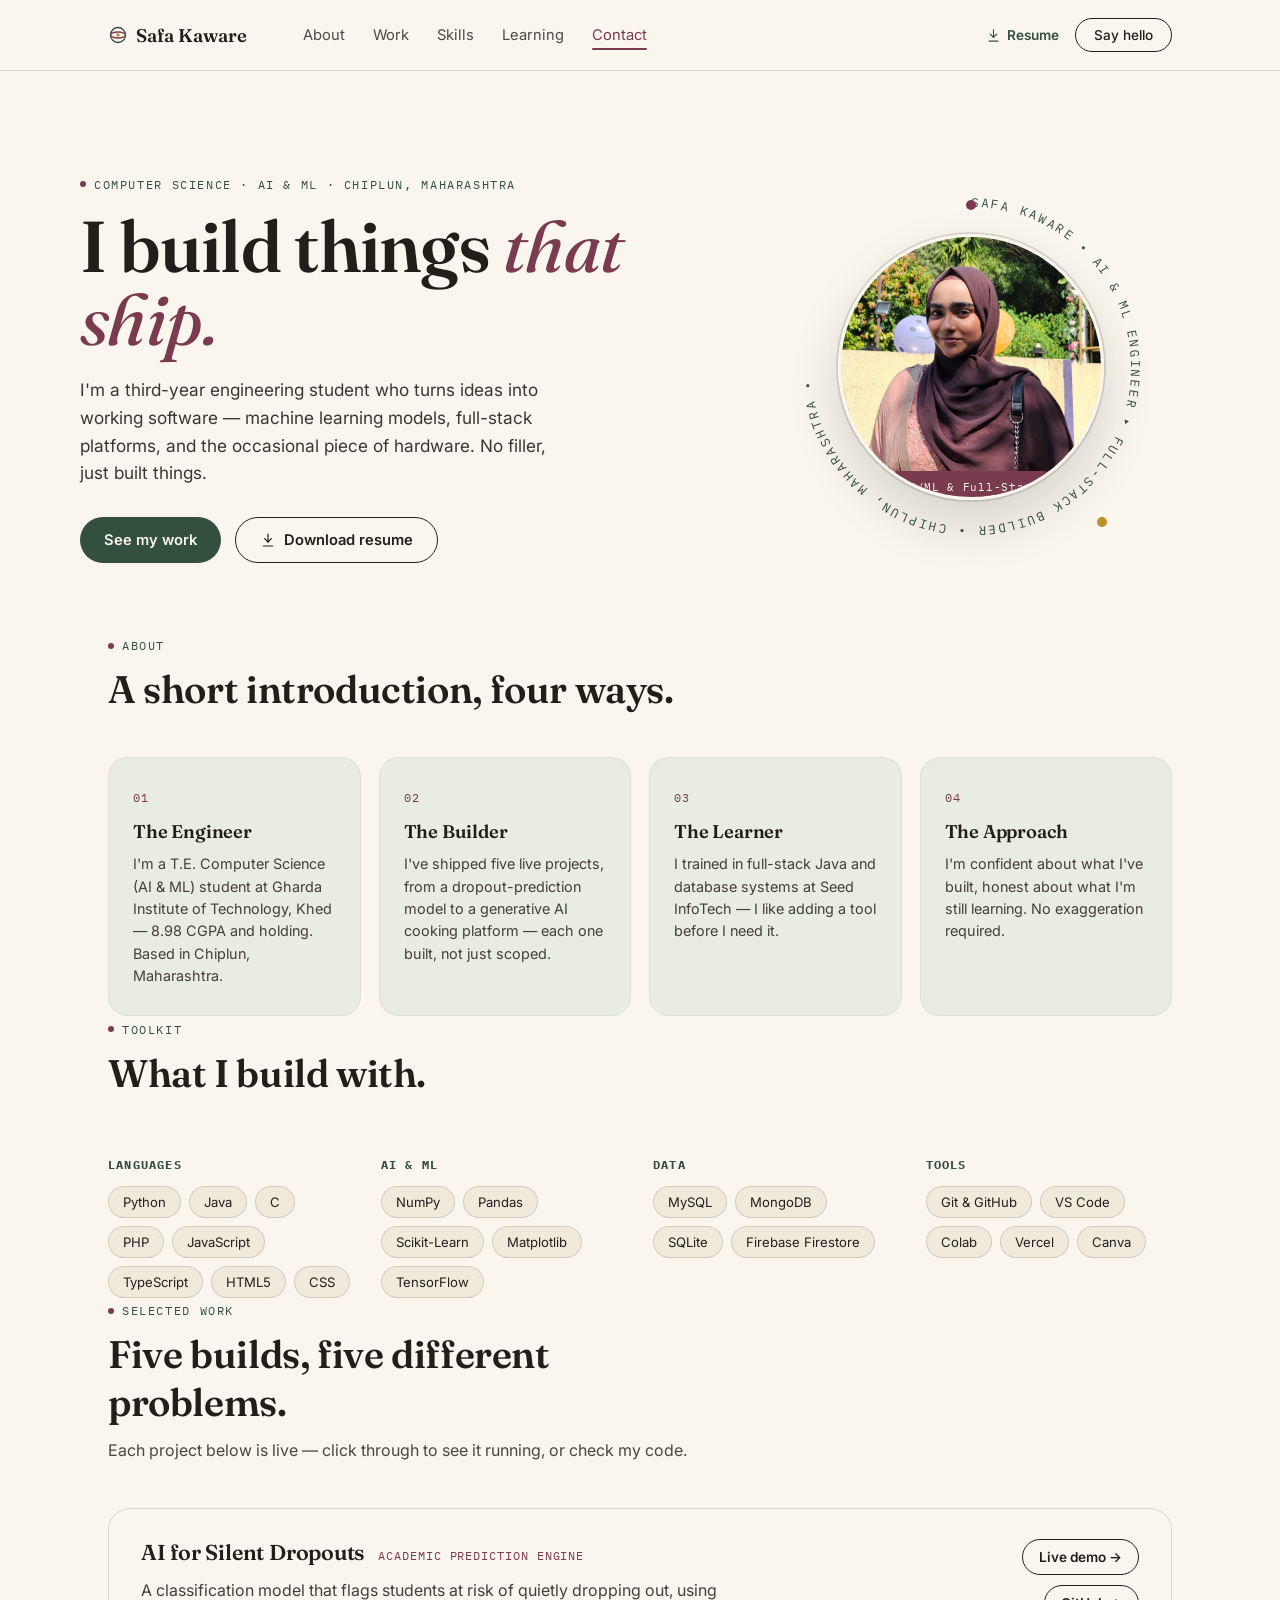
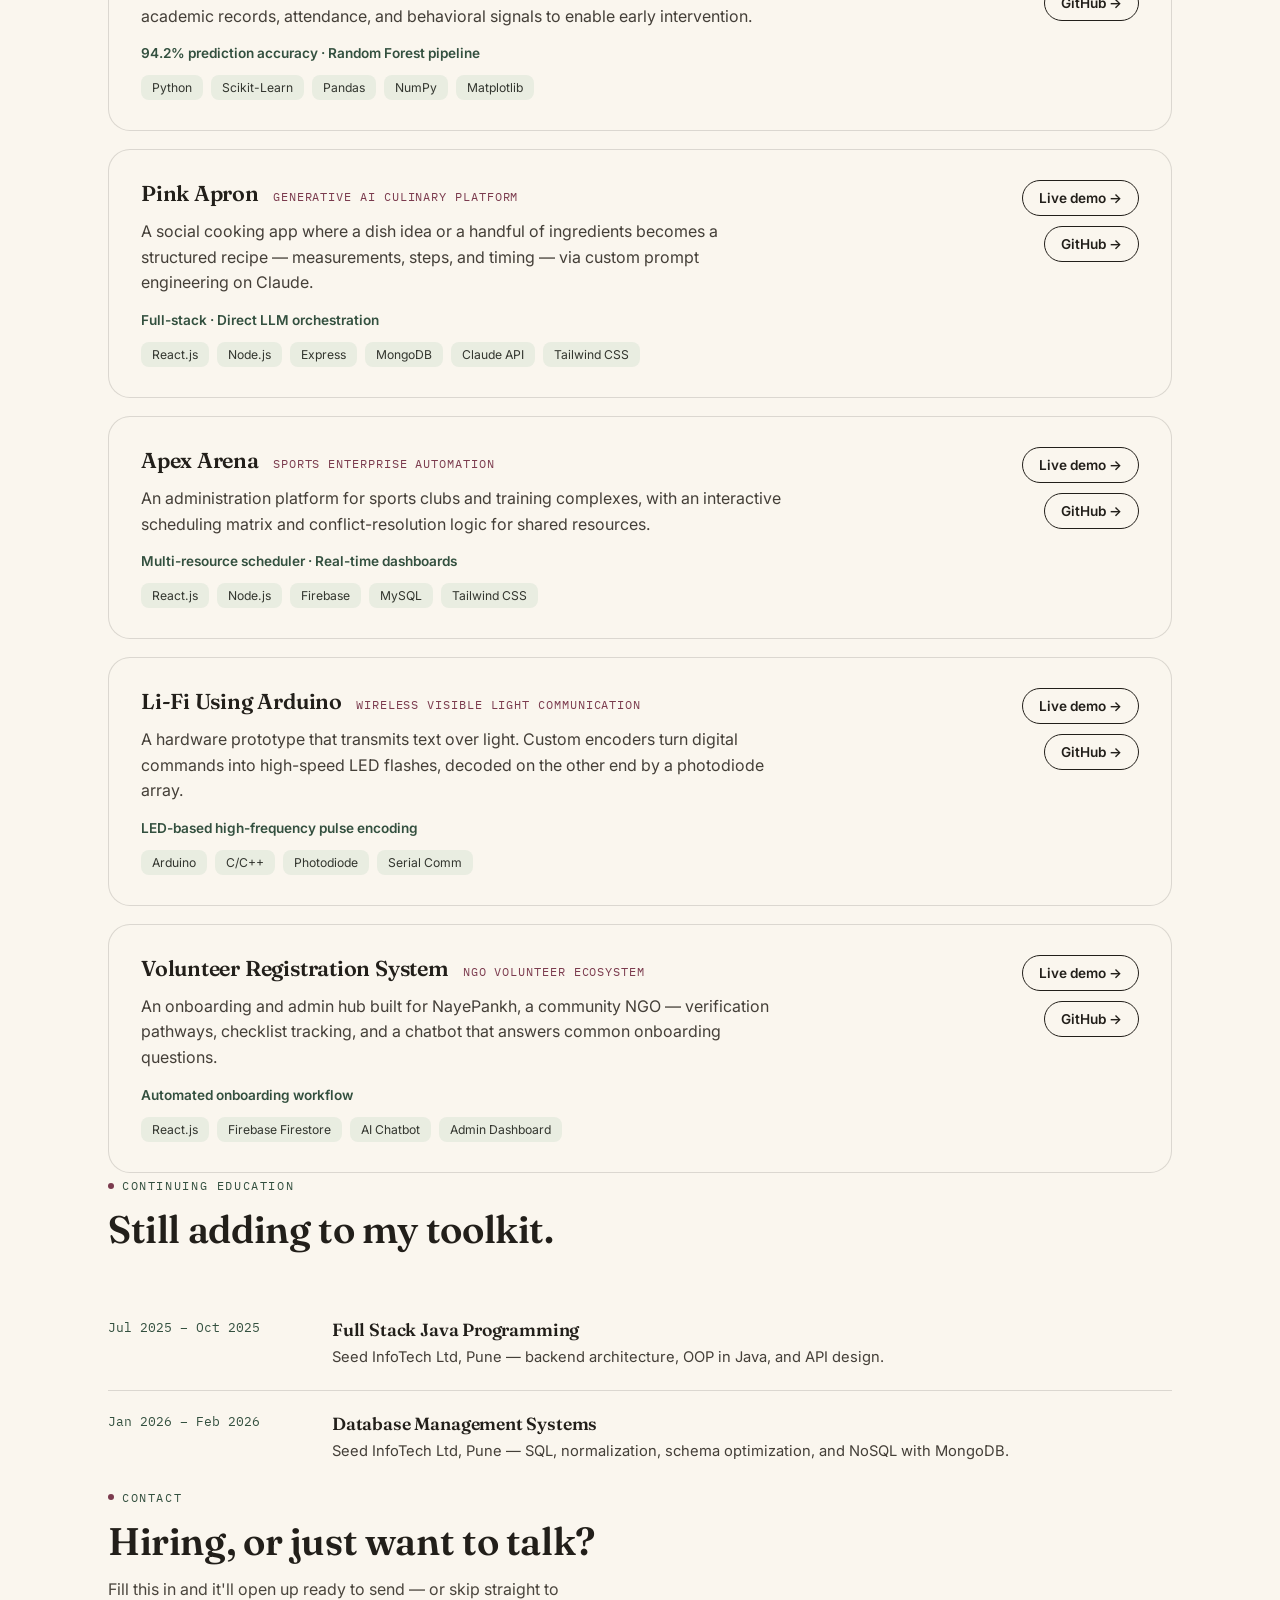
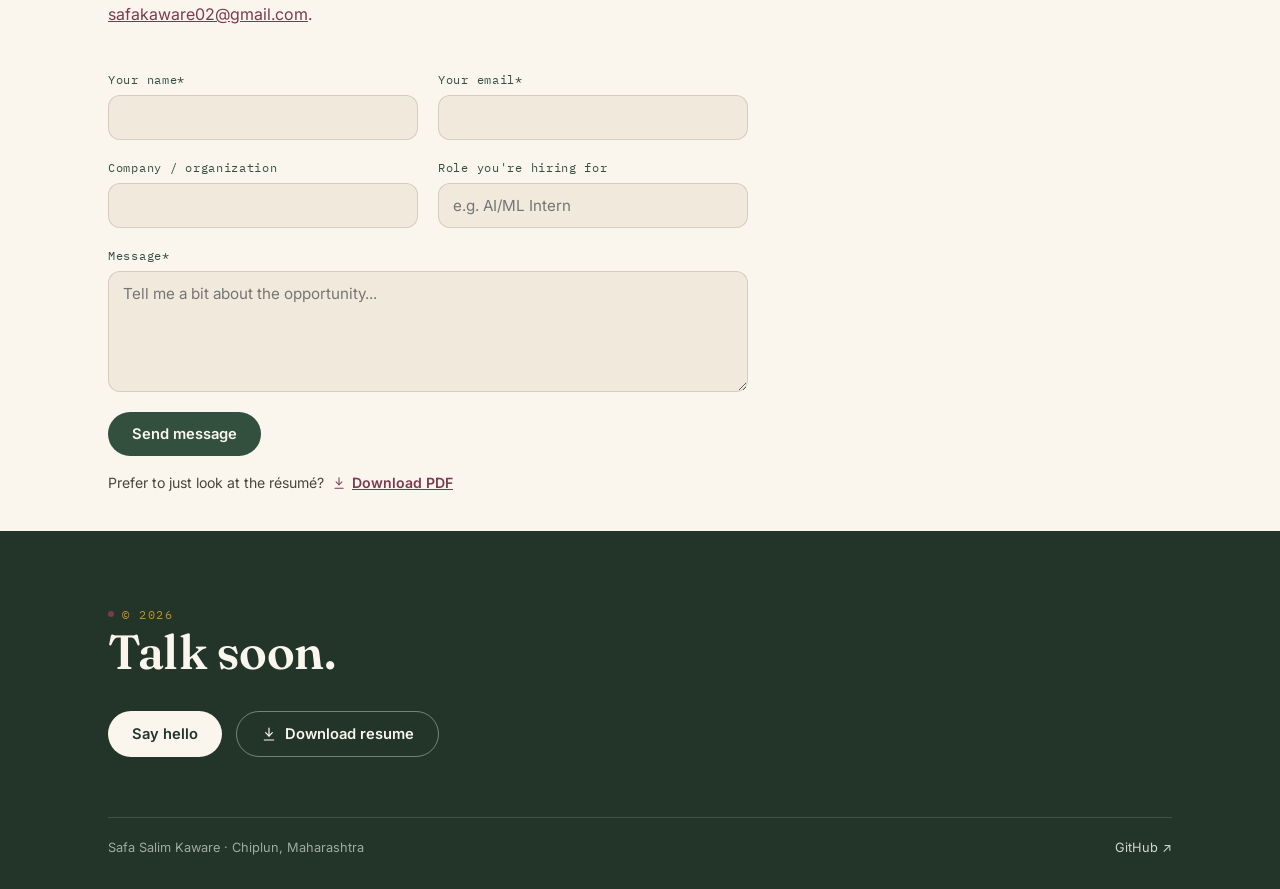
==== commit 2799d30a: "Add files via upload" ====
--- a/index.html
+++ b/index.html
@@ -1,883 +1,387 @@
-<!DOCTYPE html>
-<html lang="en">
-<head>
-<meta charset="UTF-8">
-<meta name="viewport" content="width=device-width, initial-scale=1.0">
-<title>Safa Kaware — AI &amp; Full-Stack Software Engineer Portfolio</title>
-<meta name="description" content="I'm Safa Kaware, a Computer Science (AI &amp; ML) engineer from Chiplun, Maharashtra, building full-stack platforms and machine learning systems — from predictive dropout models to generative AI cooking apps.">
-<meta name="keywords" content="Safa Kaware, Safa Salim Kaware, AI ML engineer, full stack developer portfolio, Chiplun Maharashtra, Gharda Institute of Technology, machine learning student India, React developer Maharashtra">
-<meta name="author" content="Safa Salim Kaware">
-<meta name="robots" content="index, follow">
-<link rel="canonical" href="https://safakaware.dev/">
-
-<!-- Open Graph -->
-<meta property="og:type" content="website">
-<meta property="og:title" content="Safa Kaware — AI &amp; Full-Stack Software Engineer">
-<meta property="og:description" content="Computer Science (AI &amp; ML) engineer building full-stack platforms and machine learning systems. Five shipped projects, one growing portfolio.">
-<meta property="og:url" content="https://safakaware.dev/">
-<meta property="og:site_name" content="Safa Kaware">
-
-<!-- Twitter -->
-<meta name="twitter:card" content="summary">
-<meta name="twitter:title" content="Safa Kaware — AI &amp; Full-Stack Software Engineer">
-<meta name="twitter:description" content="Computer Science (AI &amp; ML) engineer building full-stack platforms and machine learning systems.">
-
-<!-- Structured data -->
-<script type="application/ld+json">
-{
-  "@context": "https://schema.org",
-  "@type": "Person",
-  "name": "Safa Salim Kaware",
-  "alternateName": "Safa Kaware",
-  "jobTitle": "AI & Full-Stack Software Engineering Student",
-  "email": "mailto:safakaware02@gmail.com",
-  "address": {
-    "@type": "PostalAddress",
-    "addressLocality": "Chiplun, Ratnagiri",
-    "addressRegion": "Maharashtra",
-    "addressCountry": "IN"
-  },
-  "alumniOf": {
-    "@type": "CollegeOrUniversity",
-    "name": "Gharda Institute of Technology, Khed"
-  },
-  "sameAs": [
-    "https://github.com/safa-kaware"
-  ],
-  "url": "https://safakaware.dev/"
-}
-</script>
-
-<link rel="preconnect" href="https://fonts.googleapis.com">
-<link rel="preconnect" href="https://fonts.gstatic.com" crossorigin>
-<link href="https://fonts.googleapis.com/css2?family=Fraunces:opsz,wght@9..144,300;9..144,450;9..144,600;9..144,700&family=Inter:wght@400;500;600&family=IBM+Plex+Mono:wght@400;500&display=swap" rel="stylesheet">
-
-<style>
-  :root{
-    --cream: #FAF6EE;
-    --cream-deep: #F1EADC;
-    --ink: #221F1A;
-    --forest: #33503F;
-    --forest-deep: #223528;
-    --plum: #7B3B4E;
-    --gold: #BE8F2E;
-    --sage-card: #E9EDE1;
-    --line: rgba(34,31,26,0.14);
-    --max: 1120px;
-  }
-
-  *{ box-sizing: border-box; }
-  html{ scroll-behavior: smooth; }
-  body{
-    margin:0;
-    background: var(--cream);
-    color: var(--ink);
-    font-family: 'Inter', sans-serif;
-    -webkit-font-smoothing: antialiased;
-    overflow-x: hidden;
-  }
-  h1,h2,h3{
-    font-family: 'Fraunces', serif;
-    font-weight: 600;
-    margin: 0;
-    letter-spacing: -0.01em;
-  }
-  a{ color: inherit; text-decoration:none; }
-  .wrap{ max-width: var(--max); margin: 0 auto; padding: 0 28px; }
-  .eyebrow{
-    font-family:'IBM Plex Mono', monospace;
-    font-size: 0.72rem;
-    letter-spacing: 0.14em;
-    text-transform: uppercase;
-    color: var(--forest);
-    display:inline-flex;
-    align-items:center;
-    gap:8px;
-  }
-  .eyebrow::before{
-    content:"";
-    width:6px; height:6px; border-radius:50%;
-    background: var(--plum);
-    display:inline-block;
-  }
-
-  /* ---------- header / nav ---------- */
-  header{
-    position: sticky; top:0; z-index: 50;
-    background: rgba(250,246,238,0.86);
-    backdrop-filter: blur(10px);
-    border-bottom: 1px solid var(--line);
-  }
-  .nav{
-    display:flex; align-items:center; justify-content:space-between;
-    padding: 18px 28px; max-width: var(--max); margin:0 auto;
-    gap: 16px;
-  }
-  .brand{
-    font-family:'Fraunces', serif; font-weight:600; font-size:1.15rem;
-    display:flex; align-items:center; gap:8px;
-  }
-  .brand svg{ width:20px; height:20px; }
-  .nav-links{ display:flex; gap: 28px; font-size:0.92rem; margin-right:auto; margin-left: 40px; }
-  .nav-links a{ opacity:0.8; transition: opacity .2s ease, color .2s ease; position:relative; }
-  .nav-links a:hover{ opacity:1; color: var(--plum); }
-  .nav-links a.active{ opacity:1; color: var(--plum); }
-  .nav-links a.active::after{
-    content:""; position:absolute; left:0; right:0; bottom:-6px; height:2px;
-    background: var(--plum); border-radius:2px;
-  }
-  .nav-actions{ display:flex; align-items:center; gap: 12px; }
-  .nav-resume{
-    display:inline-flex; align-items:center; gap:6px;
-    font-size:0.85rem; font-weight:600; color: var(--forest);
-    padding: 8px 4px;
-    transition: color .2s ease;
-  }
-  .nav-resume svg{ width:15px; height:15px; }
-  .nav-resume:hover{ color: var(--plum); }
-  .nav-cta{
-    border:1px solid var(--ink); border-radius: 100px;
-    padding: 8px 18px; font-size:0.85rem; font-weight:500;
-    transition: background .25s ease, color .25s ease, transform .2s ease;
-    white-space:nowrap;
-  }
-  .nav-cta:hover{ background: var(--ink); color: var(--cream); transform: translateY(-1px); }
-  .nav-toggle{
-    display:none;
-    width: 40px; height: 40px;
-    border-radius: 50%;
-    border: 1px solid var(--line);
-    background: transparent;
-    align-items:center; justify-content:center;
-    position: relative;
-    cursor: pointer;
-    flex-shrink:0;
-  }
-  .nav-toggle span, .nav-toggle span::before, .nav-toggle span::after{
-    content:""; position:absolute;
-    width: 16px; height: 1.6px; background: var(--ink);
-    transition: transform .28s ease, opacity .2s ease, top .28s ease;
-  }
-  .nav-toggle span{ top: 50%; transform: translateY(-50%); }
-  .nav-toggle span::before{ top: -5px; left:0; }
-  .nav-toggle span::after{ top: 5px; left:0; }
-  .nav-toggle.open span{ background: transparent; }
-  .nav-toggle.open span::before{ top:0; transform: rotate(45deg); }
-  .nav-toggle.open span::after{ top:0; transform: rotate(-45deg); }
-
-  .mobile-menu{
-    display:none;
-    position: fixed; inset: 0;
-    background: var(--cream);
-    z-index: 40;
-    padding: 100px 28px 40px;
-    flex-direction: column;
-    justify-content: space-between;
-    opacity: 0; visibility: hidden;
-    transition: opacity .3s ease;
-  }
-  .mobile-menu.open{ opacity:1; visibility: visible; }
-  .mobile-menu-links{ display:flex; flex-direction:column; gap: 6px; }
-  .mobile-menu-links a{
-    font-family:'Fraunces', serif; font-size: 2.2rem; font-weight:500;
-    padding: 14px 0; border-bottom: 1px solid var(--line);
-    opacity:0; transform: translateY(14px);
-    transition: opacity .4s ease, transform .4s ease, color .2s ease;
-  }
-  .mobile-menu.open .mobile-menu-links a{ opacity:1; transform: translateY(0); }
-  .mobile-menu-links a.active{ color: var(--plum); }
-  .mobile-menu-links a:nth-child(1){ transition-delay: .05s; }
-  .mobile-menu-links a:nth-child(2){ transition-delay: .1s; }
-  .mobile-menu-links a:nth-child(3){ transition-delay: .15s; }
-  .mobile-menu-links a:nth-child(4){ transition-delay: .2s; }
-  .mobile-menu-links a:nth-child(5){ transition-delay: .25s; }
-  .mobile-menu-foot{ display:flex; flex-direction:column; gap:16px; }
-  .mobile-menu-foot .btn-primary{ text-align:center; justify-content:center; }
-  .mobile-menu-foot .btn-ghost{ text-align:center; justify-content:center; }
-  .mobile-menu-foot .foot-note{ font-size:0.82rem; color:#6b665c; text-align:center; }
-
-  /* ---------- hero ---------- */
-  .hero{
-    position:relative; z-index:1;
-    padding: 100px 0 70px;
-    display:grid; grid-template-columns: 1.15fr 0.85fr; gap:40px; align-items:center;
-  }
-  .hero h1{
-    font-size: clamp(2.6rem, 6vw, 4.5rem);
-    line-height: 1.02;
-    margin: 18px 0 20px;
-  }
-  .hero h1 em{
-    font-style: italic; color: var(--plum); font-weight: 450;
-  }
-  .hero p{
-    font-size: 1.08rem; line-height:1.6; color:#3a3630; max-width: 480px;
-    margin-bottom: 30px;
-  }
-  .hero-cta-row{ display:flex; gap:14px; flex-wrap:wrap; }
-  .btn{
-    display:inline-flex; align-items:center; gap:8px;
-    padding: 13px 24px; border-radius: 100px;
-    font-size:0.92rem; font-weight:600; font-family:'Inter',sans-serif;
-    transition: transform .2s ease, box-shadow .2s ease, background .2s ease;
-  }
-  .btn svg{ width:16px; height:16px; }
-  .btn-primary{ background: var(--forest); color: var(--cream); }
-  .btn-primary:hover{ transform: translateY(-2px); box-shadow: 0 10px 24px rgba(51,80,63,0.28); }
-  .btn-ghost{ border:1px solid var(--ink); color: var(--ink); }
-  .btn-ghost:hover{ background: var(--ink); color: var(--cream); transform: translateY(-2px); }
-
-  .hero-art{
-    position:relative;
-    width: 100%;
-    max-width: 380px;
-    aspect-ratio: 1/1;
-    margin: 0 auto;
-  }
-  .photo-ring{
-    position:absolute; inset:0;
-    animation: spin 22s linear infinite;
-  }
-  .photo-ring text{
-    font-family:'IBM Plex Mono', monospace;
-    font-size: 12.5px;
-    letter-spacing: 0.14em;
-    fill: var(--forest);
-    text-transform: uppercase;
-  }
-  @keyframes spin{ to{ transform: rotate(360deg); } }
-
-  .photo-frame{
-    position:absolute;
-    inset: 15%;
-    border-radius: 50%;
-    overflow:hidden;
-    background: linear-gradient(150deg, var(--sage-card), var(--cream-deep));
-    border: 3px solid var(--cream);
-    box-shadow: 0 0 0 2px var(--line), 0 24px 50px rgba(34,31,26,0.16);
-  }
-  .photo-frame img{
-    position:absolute; inset:0;
-    width:100%; height:100%; object-fit: cover; object-position: center top;
-    display:block;
-  }
-  .photo-placeholder{
-    position:absolute; inset:0;
-    display:flex; flex-direction:column; align-items:center; justify-content:center; gap:8px;
-    color: var(--forest); text-align:center; padding: 20px;
-  }
-  .photo-placeholder svg{ width:44px; height:44px; opacity:0.55; }
-  .photo-placeholder span{
-    font-family:'IBM Plex Mono', monospace; font-size:0.7rem;
-    letter-spacing:0.08em; opacity:0.65; max-width:150px; line-height:1.4;
-  }
-
-  .hero-dot{
-    position:absolute; border-radius:50%;
-    animation: spin 22s linear infinite;
-  }
-  .hero-dot i{
-    position:absolute; width:10px; height:10px; border-radius:50%;
-    display:block;
-  }
-  .hero-badge{
-    position:absolute; bottom: -6px; left: 50%; transform: translateX(-50%);
-    background: var(--plum); color: var(--cream);
-    font-family:'IBM Plex Mono', monospace; font-size:0.7rem; letter-spacing:0.06em;
-    padding: 9px 18px; border-radius:100px; white-space:nowrap;
-    box-shadow: 0 10px 22px rgba(123,59,78,0.32);
-  }
-
-  /* ---------- sections generic ---------- */
-  section{ position:relative; z-index:1; padding: 76px 0; scroll-margin-top: 88px; }
-  .section-head{ margin-bottom: 44px; max-width: 620px; }
-  .section-head h2{ font-size: clamp(1.8rem, 3.4vw, 2.4rem); margin-top: 12px; }
-  .section-head p{ color:#4a453d; margin-top:12px; line-height:1.6; }
-
-  .reveal{ opacity:0; transform: translateY(28px); transition: opacity .7s ease, transform .7s ease; }
-  .reveal.in{ opacity:1; transform: translateY(0); }
-
-  /* ---------- about cards ---------- */
-  .about-grid{
-    display:grid; grid-template-columns: repeat(4, 1fr); gap: 18px;
-  }
-  .about-card{
-    background: var(--sage-card);
-    border-radius: 20px;
-    padding: 28px 24px;
-    border: 1px solid rgba(34,31,26,0.06);
-    transition: transform .3s ease, box-shadow .3s ease, background .3s ease;
-  }
-  .about-card:hover{
-    transform: translateY(-6px);
-    box-shadow: 0 18px 34px rgba(34,31,26,0.12);
-    background: #fff;
-  }
-  .about-card .num{
-    font-family:'IBM Plex Mono', monospace; font-size:0.72rem; color: var(--plum);
-    letter-spacing: 0.1em;
-  }
-  .about-card h3{ font-size:1.15rem; margin: 14px 0 10px; }
-  .about-card p{ font-size:0.9rem; line-height:1.55; color:#443f38; margin:0; }
-
-  /* ---------- skills ---------- */
-  .skills-wrap{ display:grid; grid-template-columns: repeat(4,1fr); gap: 26px; }
-  .skill-group h4{
-    font-family:'IBM Plex Mono', monospace; font-size:0.75rem; text-transform:uppercase;
-    letter-spacing:0.1em; color: var(--forest); margin-bottom: 14px;
-  }
-  .chip-row{ display:flex; flex-wrap:wrap; gap:8px; }
-  .chip{
-    font-size: 0.82rem; padding: 7px 14px; border-radius:100px;
-    border:1px solid var(--line); background: var(--cream-deep);
-    transition: border-color .2s ease, transform .2s ease;
-  }
-  .chip:hover{ border-color: var(--plum); transform: translateY(-2px); }
-
-  /* ---------- projects ---------- */
-  .project-list{ display:flex; flex-direction:column; gap: 18px; }
-  .project-card{
-    border: 1px solid var(--line);
-    border-radius: 22px;
-    padding: 30px 32px;
-    background: var(--cream);
-    display:grid; grid-template-columns: 1fr auto; gap: 20px; align-items:start;
-    transition: border-color .3s ease, transform .3s ease, box-shadow .3s ease;
-  }
-  .project-card:hover{
-    border-color: var(--forest);
-    transform: translateY(-4px);
-    box-shadow: 0 20px 40px rgba(34,31,26,0.08);
-  }
-  .project-top{ display:flex; align-items:baseline; gap:14px; flex-wrap:wrap; }
-  .project-card h3{ font-size:1.35rem; }
-  .project-cat{
-    font-family:'IBM Plex Mono', monospace; font-size:0.72rem;
-    color: var(--plum); text-transform:uppercase; letter-spacing:0.08em;
-  }
-  .project-card p.desc{ margin: 12px 0 16px; line-height:1.6; color:#443f38; max-width: 640px; }
-  .project-meta{ font-size:0.85rem; color: var(--forest); font-weight:600; margin-bottom: 14px; }
-  .tag-row{ display:flex; flex-wrap:wrap; gap:8px; }
-  .tag{
-    font-size:0.76rem; padding:5px 11px; border-radius:8px;
-    background: var(--sage-card); color:#33362f;
-  }
-  .project-links{ display:flex; flex-direction:column; gap:10px; align-items:flex-end; }
-  .project-links a{
-    font-size:0.85rem; font-weight:600; display:flex; align-items:center; gap:6px;
-    padding: 9px 16px; border-radius:100px; border:1px solid var(--ink);
-    white-space:nowrap;
-    transition: background .2s ease, color .2s ease;
-  }
-  .project-links a:hover{ background: var(--ink); color: var(--cream); }
-
-  /* ---------- trainings ---------- */
-  .train-list{ display:flex; flex-direction:column; }
-  .train-item{
-    display:grid; grid-template-columns: 200px 1fr; gap: 24px;
-    padding: 22px 0; border-bottom: 1px solid var(--line);
-  }
-  .train-item:last-child{ border-bottom:none; }
-  .train-item .when{ font-family:'IBM Plex Mono', monospace; font-size:0.82rem; color: var(--forest); }
-  .train-item h3{ font-size:1.1rem; margin-bottom:6px; }
-  .train-item p{ margin:0; color:#443f38; font-size:0.92rem; line-height:1.5; }
-
-  /* ---------- contact form ---------- */
-  .contact-form{
-    max-width: 640px;
-    display:flex; flex-direction:column; gap: 20px;
-  }
-  .form-row{ display:grid; grid-template-columns: 1fr 1fr; gap: 20px; }
-  .field{ display:flex; flex-direction:column; gap: 8px; }
-  .field label{
-    font-family:'IBM Plex Mono', monospace; font-size:0.74rem;
-    letter-spacing:0.06em; color: var(--forest);
-  }
-  .field input, .field textarea{
-    font-family:'Inter', sans-serif; font-size:0.95rem;
-    padding: 12px 14px; border-radius: 12px;
-    border: 1px solid var(--line); background: var(--cream-deep);
-    color: var(--ink); resize: vertical;
-    transition: border-color .2s ease, background .2s ease;
-  }
-  .field input:focus, .field textarea:focus{
-    outline:none; border-color: var(--forest); background: #fff;
-  }
-  .form-foot{ display:flex; align-items:center; gap: 16px; flex-wrap:wrap; }
-  .form-foot .btn-primary{ border:none; cursor:pointer; }
-  .form-status{ font-size:0.85rem; color: var(--forest); font-weight:600; }
-  .form-status.error{ color: var(--plum); }
-  .contact-resume-note{
-    margin-top: 18px; font-size:0.88rem; color:#4a453d;
-    display:flex; align-items:center; gap:8px; flex-wrap:wrap;
-  }
-  .contact-resume-note a{
-    display:inline-flex; align-items:center; gap:6px;
-    color: var(--plum); font-weight:600; text-decoration: underline;
-  }
-  .contact-resume-note svg{ width:14px; height:14px; }
-
-  /* ---------- footer ---------- */
-  footer{
-    position:relative; z-index:1;
-    background: var(--forest-deep);
-    color: var(--cream);
-    padding: 70px 0 34px;
-    margin-top: 40px;
-  }
-  footer h2{ color: var(--cream); font-size: clamp(2rem, 4.5vw, 3rem); max-width:600px; }
-  footer p{ color: #cfd8cf; margin-top:14px; max-width: 460px; line-height:1.6; }
-  .footer-cta{ margin-top: 30px; display:flex; gap:14px; flex-wrap:wrap; }
-  .footer-cta .btn-primary{ background: var(--cream); color: var(--forest-deep); }
-  .footer-cta .btn-primary:hover{ box-shadow: 0 10px 24px rgba(0,0,0,0.3); }
-  .footer-cta .btn-ghost{ border-color: rgba(250,246,238,0.4); color: var(--cream); }
-  .footer-cta .btn-ghost:hover{ background: var(--cream); color: var(--forest-deep); }
-  .foot-bottom{
-    margin-top: 60px; padding-top: 22px; border-top: 1px solid rgba(250,246,238,0.15);
-    display:flex; justify-content:space-between; flex-wrap:wrap; gap:10px;
-    font-size:0.8rem; color:#9fab9f;
-  }
-  .foot-bottom a{ color:#cfd8cf; }
-  .foot-bottom a:hover{ color: var(--cream); }
-
-  /* ---------- responsive ---------- */
-  @media (max-width: 920px){
-    .hero{ grid-template-columns: 1fr; padding-top: 60px; }
-    .hero-art{ order:-1; max-width: 280px; margin: 0 auto; }
-    .about-grid{ grid-template-columns: repeat(2,1fr); }
-    .skills-wrap{ grid-template-columns: repeat(2,1fr); }
-    .nav-links{ display:none; }
-    .nav-cta{ display:none; }
-    .nav-resume{ display:none; }
-    .nav-toggle{ display:flex; }
-    .mobile-menu{ display:flex; }
-    .project-card{ grid-template-columns: 1fr; }
-    .project-links{ align-items:flex-start; flex-direction:row; flex-wrap:wrap; }
-    .train-item{ grid-template-columns: 1fr; gap:6px; }
-    .form-row{ grid-template-columns: 1fr; }
-  }
-  @media (max-width: 560px){
-    .about-grid{ grid-template-columns: 1fr; }
-    .skills-wrap{ grid-template-columns: 1fr; }
-    .wrap{ padding: 0 20px; }
-    .nav{ padding: 16px 20px; }
-  }
-
-  @media (prefers-reduced-motion: reduce){
-    *{ animation: none !important; transition: none !important; }
-  }
-</style>
-</head>
-<body>
-
-<header>
-  <nav class="nav">
-    <a class="brand" href="#top" aria-label="Safa Kaware, home">
-      <svg viewBox="0 0 24 24" fill="none" aria-hidden="true"><circle cx="12" cy="12" r="9" stroke="#33503F" stroke-width="1.6"/><ellipse cx="12" cy="12" rx="9" ry="3.6" stroke="#7B3B4E" stroke-width="1.6"/><circle cx="12" cy="12" r="2.1" fill="#BE8F2E"/></svg>
-      Safa Kaware
-    </a>
-    <div class="nav-links" id="navLinks">
-      <a href="#about" data-nav-link="about">About</a>
-      <a href="#work" data-nav-link="work">Work</a>
-      <a href="#skills" data-nav-link="skills">Skills</a>
-      <a href="#learning" data-nav-link="learning">Learning</a>
-      <a href="#contact" data-nav-link="contact">Contact</a>
-    </div>
-    <div class="nav-actions">
-      <a class="nav-resume" href="Safa_Kaware_Resume.pdf" download>
-        <svg viewBox="0 0 24 24" fill="none" stroke="currentColor" stroke-width="1.8" stroke-linecap="round" stroke-linejoin="round" aria-hidden="true"><path d="M12 3v12"/><path d="M7 10l5 5 5-5"/><path d="M5 21h14"/></svg>
-        Resume
-      </a>
-      <a class="nav-cta" href="#contact">Say hello</a>
-      <button class="nav-toggle" id="navToggle" aria-label="Open menu" aria-expanded="false" aria-controls="mobileMenu">
-        <span></span>
-      </button>
-    </div>
-  </nav>
-</header>
-
-<div class="mobile-menu" id="mobileMenu">
-  <nav class="mobile-menu-links">
-    <a href="#about" data-menu-link data-nav-link="about">About</a>
-    <a href="#work" data-menu-link data-nav-link="work">Work</a>
-    <a href="#skills" data-menu-link data-nav-link="skills">Skills</a>
-    <a href="#learning" data-menu-link data-nav-link="learning">Learning</a>
-    <a href="#contact" data-menu-link data-nav-link="contact">Contact</a>
-  </nav>
-  <div class="mobile-menu-foot">
-    <a class="btn btn-ghost" href="Safa_Kaware_Resume.pdf" download data-menu-link>
-      <svg viewBox="0 0 24 24" fill="none" stroke="currentColor" stroke-width="1.8" stroke-linecap="round" stroke-linejoin="round" aria-hidden="true"><path d="M12 3v12"/><path d="M7 10l5 5 5-5"/><path d="M5 21h14"/></svg>
-      Download resume
-    </a>
-    <a class="btn btn-primary" href="#contact" data-menu-link>Say hello</a>
-    <span class="foot-note">safakaware02@gmail.com</span>
-  </div>
-</div>
-
-<main id="top">
-
-  <!-- HERO -->
-  <section class="hero wrap">
-    <div>
-      <span class="eyebrow">Computer Science · AI &amp; ML · Chiplun, Maharashtra</span>
-      <h1>I build things <em>that ship.</em></h1>
-      <p>I'm a third-year engineering student who turns ideas into working software — machine learning models, full-stack platforms, and the occasional piece of hardware. No filler, just built things.</p>
-      <div class="hero-cta-row">
-        <a class="btn btn-primary" href="#work">See my work</a>
-        <a class="btn btn-ghost" href="Safa_Kaware_Resume.pdf" download>
-          <svg viewBox="0 0 24 24" fill="none" stroke="currentColor" stroke-width="1.8" stroke-linecap="round" stroke-linejoin="round" aria-hidden="true"><path d="M12 3v12"/><path d="M7 10l5 5 5-5"/><path d="M5 21h14"/></svg>
-          Download resume
-        </a>
-      </div>
-    </div>
-    <div class="hero-art">
-      <svg class="photo-ring" viewBox="0 0 380 380" aria-hidden="true">
-        <defs>
-          <path id="ringPath" d="M190,30 a160,160 0 1,1 -0.1,0" fill="none"/>
-        </defs>
-        <text>
-          <textPath href="#ringPath" startOffset="0%">
-            SAFA KAWARE &#8226; AI &amp; ML ENGINEER &#8227; FULL-STACK BUILDER &#8226; CHIPLUN, MAHARASHTRA &#8226;
-          </textPath>
-        </text>
-      </svg>
-
-      <div class="hero-dot" style="inset:0;">
-        <i style="top:6%; left:50%; background:var(--plum); transform:translateX(-50%);"></i>
-      </div>
-      <div class="hero-dot" style="inset:0; animation-direction:reverse; animation-duration:16s;">
-        <i style="bottom:8%; right:14%; background:var(--gold);"></i>
-      </div>
-
-      <div class="photo-frame">
-        <!-- To use your own photo: just change the src below to your photo's filename -->
-        <img src="20251124_133518 copy.jpg" alt="Safa Kaware"
-             onerror="this.style.display='none'; document.getElementById('photoPlaceholder').style.display='flex';">
-        <div class="photo-placeholder" id="photoPlaceholder" style="display:none;">
-          <svg viewBox="0 0 24 24" fill="none" aria-hidden="true"><circle cx="12" cy="8" r="4" stroke="#33503F" stroke-width="1.6"/><path d="M4 20c1.5-4 4.5-6 8-6s6.5 2 8 6" stroke="#33503F" stroke-width="1.6" stroke-linecap="round"/></svg>
-          <span>Drop your photo in here</span>
-        </div>
-      
-      </div>
-    </div>
-  </section>
-
-  <!-- ABOUT -->
-  <section id="about" class="wrap">
-    <div class="section-head reveal">
-      <span class="eyebrow">About</span>
-      <h2>A short introduction, four ways.</h2>
-    </div>
-    <div class="about-grid">
-      <div class="about-card reveal"><span class="num">01</span>
-        <h3>The Engineer</h3>
-        <p>I'm a T.E. Computer Science (AI &amp; ML) student at Gharda Institute of Technology, Khed — 8.98 CGPA and holding. Based in Chiplun, Maharashtra.</p>
-      </div>
-      <div class="about-card reveal"><span class="num">02</span>
-        <h3>The Builder</h3>
-        <p>I've shipped five live projects, from a dropout-prediction model to a generative AI cooking platform — each one built, not just scoped.</p>
-      </div>
-      <div class="about-card reveal"><span class="num">03</span>
-        <h3>The Learner</h3>
-        <p>I trained in full-stack Java and database systems at Seed InfoTech — I like adding a tool before I need it.</p>
-      </div>
-      <div class="about-card reveal"><span class="num">04</span>
-        <h3>The Approach</h3>
-        <p>I'm confident about what I've built, honest about what I'm still learning. No exaggeration required.</p>
-      </div>
-    </div>
-  </section>
-
-  <!-- SKILLS -->
-  <section id="skills" class="wrap">
-    <div class="section-head reveal">
-      <span class="eyebrow">Toolkit</span>
-      <h2>What I build with.</h2>
-    </div>
-    <div class="skills-wrap">
-      <div class="skill-group reveal">
-        <h4>Languages</h4>
-        <div class="chip-row">
-          <span class="chip">Python</span><span class="chip">Java</span><span class="chip">C</span>
-          <span class="chip">PHP</span><span class="chip">JavaScript</span><span class="chip">TypeScript</span>
-          <span class="chip">HTML5</span><span class="chip">CSS</span>
-        </div>
-      </div>
-      <div class="skill-group reveal">
-        <h4>AI &amp; ML</h4>
-        <div class="chip-row">
-          <span class="chip">NumPy</span><span class="chip">Pandas</span><span class="chip">Scikit-Learn</span>
-          <span class="chip">Matplotlib</span><span class="chip">TensorFlow</span>
-        </div>
-      </div>
-      <div class="skill-group reveal">
-        <h4>Data</h4>
-        <div class="chip-row">
-          <span class="chip">MySQL</span><span class="chip">MongoDB</span><span class="chip">SQLite</span>
-          <span class="chip">Firebase Firestore</span>
-        </div>
-      </div>
-      <div class="skill-group reveal">
-        <h4>Tools</h4>
-        <div class="chip-row">
-          <span class="chip">Git &amp; GitHub</span><span class="chip">VS Code</span><span class="chip">Colab</span>
-          <span class="chip">Vercel</span><span class="chip">Canva</span>
-        </div>
-      </div>
-    </div>
-  </section>
-
-  <!-- WORK -->
-  <section id="work" class="wrap">
-    <div class="section-head reveal">
-      <span class="eyebrow">Selected Work</span>
-      <h2>Five builds, five different problems.</h2>
-      <p>Each project below is live — click through to see it running, or check my code.</p>
-    </div>
-    <div class="project-list">
-
-      <div class="project-card reveal">
-        <div>
-          <div class="project-top"><h3>AI for Silent Dropouts</h3><span class="project-cat">Academic Prediction Engine</span></div>
-          <p class="desc">A classification model that flags students at risk of quietly dropping out, using academic records, attendance, and behavioral signals to enable early intervention.</p>
-          <div class="project-meta">94.2% prediction accuracy · Random Forest pipeline</div>
-          <div class="tag-row"><span class="tag">Python</span><span class="tag">Scikit-Learn</span><span class="tag">Pandas</span><span class="tag">NumPy</span><span class="tag">Matplotlib</span></div>
-        </div>
-        <div class="project-links">
-          <a href="https://ai-for-silent-dropouts.vercel.app/" target="_blank" rel="noopener">Live demo →</a>
-          <a href="https://github.com/safa-kaware/ai-for-silent-dropouts" target="_blank" rel="noopener">GitHub →</a>
-        </div>
-      </div>
-
-      <div class="project-card reveal">
-        <div>
-          <div class="project-top"><h3>Pink Apron</h3><span class="project-cat">Generative AI Culinary Platform</span></div>
-          <p class="desc">A social cooking app where a dish idea or a handful of ingredients becomes a structured recipe — measurements, steps, and timing — via custom prompt engineering on Claude.</p>
-          <div class="project-meta">Full-stack · Direct LLM orchestration</div>
-          <div class="tag-row"><span class="tag">React.js</span><span class="tag">Node.js</span><span class="tag">Express</span><span class="tag">MongoDB</span><span class="tag">Claude API</span><span class="tag">Tailwind CSS</span></div>
-        </div>
-        <div class="project-links">
-          <a href="https://pinkapron.vercel.app" target="_blank" rel="noopener">Live demo →</a>
-          <a href="https://github.com/safa-kaware/pink-apron" target="_blank" rel="noopener">GitHub →</a>
-        </div>
-      </div>
-
-      <div class="project-card reveal">
-        <div>
-          <div class="project-top"><h3>Apex Arena</h3><span class="project-cat">Sports Enterprise Automation</span></div>
-          <p class="desc">An administration platform for sports clubs and training complexes, with an interactive scheduling matrix and conflict-resolution logic for shared resources.</p>
-          <div class="project-meta">Multi-resource scheduler · Real-time dashboards</div>
-          <div class="tag-row"><span class="tag">React.js</span><span class="tag">Node.js</span><span class="tag">Firebase</span><span class="tag">MySQL</span><span class="tag">Tailwind CSS</span></div>
-        </div>
-        <div class="project-links">
-          <a href="https://apex-arena-pi.vercel.app" target="_blank" rel="noopener">Live demo →</a>
-          <a href="https://github.com/safa-kaware/apex-arena" target="_blank" rel="noopener">GitHub →</a>
-        </div>
-      </div>
-
-      <div class="project-card reveal">
-        <div>
-          <div class="project-top"><h3>Li-Fi Using Arduino</h3><span class="project-cat">Wireless Visible Light Communication</span></div>
-          <p class="desc">A hardware prototype that transmits text over light. Custom encoders turn digital commands into high-speed LED flashes, decoded on the other end by a photodiode array.</p>
-          <div class="project-meta">LED-based high-frequency pulse encoding</div>
-          <div class="tag-row"><span class="tag">Arduino</span><span class="tag">C/C++</span><span class="tag">Photodiode</span><span class="tag">Serial Comm</span></div>
-        </div>
-        <div class="project-links">
-          <a href="https://li-fi-using-arduino.vercel.app/" target="_blank" rel="noopener">Live demo →</a>
-          <a href="https://github.com/safa-kaware/Li-fi-using-Arduino" target="_blank" rel="noopener">GitHub →</a>
-        </div>
-      </div>
-
-      <div class="project-card reveal">
-        <div>
-          <div class="project-top"><h3>Volunteer Registration System</h3><span class="project-cat">NGO Volunteer Ecosystem</span></div>
-          <p class="desc">An onboarding and admin hub built for NayePankh, a community NGO — verification pathways, checklist tracking, and a chatbot that answers common onboarding questions.</p>
-          <div class="project-meta">Automated onboarding workflow</div>
-          <div class="tag-row"><span class="tag">React.js</span><span class="tag">Firebase Firestore</span><span class="tag">AI Chatbot</span><span class="tag">Admin Dashboard</span></div>
-        </div>
-        <div class="project-links">
-          <a href="https://volunteer-registration-system-for-n.vercel.app/" target="_blank" rel="noopener">Live demo →</a>
-          <a href="https://github.com/safa-kaware/volunteer-registration-system-for-nayepankh" target="_blank" rel="noopener">GitHub →</a>
-        </div>
-      </div>
-
-    </div>
-  </section>
-
-  <!-- LEARNING -->
-  <section id="learning" class="wrap">
-    <div class="section-head reveal">
-      <span class="eyebrow">Continuing Education</span>
-      <h2>Still adding to my toolkit.</h2>
-    </div>
-    <div class="train-list">
-      <div class="train-item reveal">
-        <div class="when">Jul 2025 – Oct 2025</div>
-        <div>
-          <h3>Full Stack Java Programming</h3>
-          <p>Seed InfoTech Ltd, Pune — backend architecture, OOP in Java, and API design.</p>
-        </div>
-      </div>
-      <div class="train-item reveal">
-        <div class="when">Jan 2026 – Feb 2026</div>
-        <div>
-          <h3>Database Management Systems</h3>
-          <p>Seed InfoTech Ltd, Pune — SQL, normalization, schema optimization, and NoSQL with MongoDB.</p>
-        </div>
-      </div>
-    </div>
-  </section>
-
-  <!-- CONTACT -->
-  <section id="contact" class="wrap">
-    <div class="section-head reveal">
-      <span class="eyebrow">Contact</span>
-      <h2>Hiring, or just want to talk?</h2>
-      <p>Fill this in and it'll open up ready to send — or skip straight to <a href="mailto:safakaware02@gmail.com" style="color:var(--plum); text-decoration:underline;">safakaware02@gmail.com</a>.</p>
-    </div>
-
-    <form id="contactForm" class="contact-form reveal" novalidate>
-      <div class="form-row">
-        <div class="field">
-          <label for="cf-name">Your name*</label>
-          <input type="text" id="cf-name" name="name" required autocomplete="name">
-        </div>
-        <div class="field">
-          <label for="cf-email">Your email*</label>
-          <input type="email" id="cf-email" name="email" required autocomplete="email">
-        </div>
-      </div>
-      <div class="form-row">
-        <div class="field">
-          <label for="cf-company">Company / organization</label>
-          <input type="text" id="cf-company" name="company" autocomplete="organization">
-        </div>
-        <div class="field">
-          <label for="cf-role">Role you're hiring for</label>
-          <input type="text" id="cf-role" name="role" placeholder="e.g. AI/ML Intern">
-        </div>
-      </div>
-      <div class="field">
-        <label for="cf-message">Message*</label>
-        <textarea id="cf-message" name="message" rows="5" required placeholder="Tell me a bit about the opportunity..."></textarea>
-      </div>
-      <div class="form-foot">
-        <button type="submit" class="btn btn-primary">Send message</button>
-        <span id="cf-status" class="form-status"></span>
-      </div>
-    </form>
-    <p class="contact-resume-note reveal">
-      Prefer to just look at the résumé?
-      <a href="Safa_Kaware_Resume.pdf" download>
-        <svg viewBox="0 0 24 24" fill="none" stroke="currentColor" stroke-width="1.8" stroke-linecap="round" stroke-linejoin="round" aria-hidden="true"><path d="M12 3v12"/><path d="M7 10l5 5 5-5"/><path d="M5 21h14"/></svg>
-        Download PDF
-      </a>
-    </p>
-  </section>
-
-</main>
-
-<footer>
-  <div class="wrap">
-    <span class="eyebrow" style="color:#BE8F2E;">© 2026</span>
-    <h2>Talk soon.</h2>
-    <div class="footer-cta">
-      <a class="btn btn-primary" href="#contact">Say hello</a>
-      <a class="btn btn-ghost" href="Safa_Kaware_Resume.pdf" download>
-        <svg viewBox="0 0 24 24" fill="none" stroke="currentColor" stroke-width="1.8" stroke-linecap="round" stroke-linejoin="round" aria-hidden="true"><path d="M12 3v12"/><path d="M7 10l5 5 5-5"/><path d="M5 21h14"/></svg>
-        Download resume
-      </a>
-    </div>
-    <div class="foot-bottom">
-      <span>Safa Salim Kaware · Chiplun, Maharashtra</span>
-      <a href="https://github.com/safa-kaware" target="_blank" rel="noopener">GitHub ↗</a>
-    </div>
-  </div>
-</footer>
-
-<script>
-  // Mobile menu toggle
-  const navToggle = document.getElementById('navToggle');
-  const mobileMenu = document.getElementById('mobileMenu');
-  function closeMenu(){
-    mobileMenu.classList.remove('open');
-    navToggle.classList.remove('open');
-    navToggle.setAttribute('aria-expanded','false');
-    document.body.style.overflow = '';
-  }
-  function openMenu(){
-    mobileMenu.classList.add('open');
-    navToggle.classList.add('open');
-    navToggle.setAttribute('aria-expanded','true');
-    document.body.style.overflow = 'hidden';
-  }
-  navToggle.addEventListener('click', () => {
-    mobileMenu.classList.contains('open') ? closeMenu() : openMenu();
-  });
-  mobileMenu.querySelectorAll('[data-menu-link]').forEach(link => {
-    link.addEventListener('click', (e) => {
-      if(!link.hasAttribute('download')) closeMenu();
-    });
-  });
-  window.addEventListener('resize', () => { if(window.innerWidth > 920) closeMenu(); });
-
-  // Active nav link on scroll
-  const navLinkEls = document.querySelectorAll('[data-nav-link]');
-  const trackedSections = ['about','work','skills','learning','contact']
-    .map(id => document.getElementById(id))
-    .filter(Boolean);
-  const spy = new IntersectionObserver((entries) => {
-    entries.forEach(entry => {
-      if(entry.isIntersecting){
-        navLinkEls.forEach(link => {
-          link.classList.toggle('active', link.dataset.navLink === entry.target.id);
-        });
-      }
-    });
-  }, { rootMargin: '-45% 0px -50% 0px', threshold: 0 });
-  trackedSections.forEach(sec => spy.observe(sec));
-
-  // Scroll reveal
-  const reveals = document.querySelectorAll('.reveal');
-  const io = new IntersectionObserver((entries) => {
-    entries.forEach(e => { if(e.isIntersecting){ e.target.classList.add('in'); io.unobserve(e.target); } });
-  }, { threshold: 0.15 });
-  reveals.forEach(el => io.observe(el));
-
-  // Contact form -> mailto
-  const contactForm = document.getElementById('contactForm');
-  const cfStatus = document.getElementById('cf-status');
-  contactForm.addEventListener('submit', (e) => {
-    e.preventDefault();
-    const name = document.getElementById('cf-name').value.trim();
-    const email = document.getElementById('cf-email').value.trim();
-    const company = document.getElementById('cf-company').value.trim();
-    const role = document.getElementById('cf-role').value.trim();
-    const message = document.getElementById('cf-message').value.trim();
-
-    if(!name || !email || !message){
-      cfStatus.textContent = 'Please fill in your name, email, and a message.';
-      cfStatus.classList.add('error');
-      return;
-    }
-
-    cfStatus.classList.remove('error');
-    const subject = `Portfolio inquiry from ${name}${role ? ' — ' + role : ''}`;
-    const bodyLines = [
-      `Name: ${name}`,
-      `Email: ${email}`,
-      company ? `Company: ${company}` : null,
-      role ? `Role: ${role}` : null,
-      '',
-      message
-    ].filter(Boolean).join('\n');
-
-    const mailtoUrl = `mailto:safakaware02@gmail.com?subject=${encodeURIComponent(subject)}&body=${encodeURIComponent(bodyLines)}`;
-    window.location.href = mailtoUrl;
-    cfStatus.textContent = 'Opening your email client...';
-  });
-
-</script>
-
-</body>
-</html>+<!DOCTYPE html>
+<html lang="en">
+<head>
+<meta charset="UTF-8">
+<meta name="viewport" content="width=device-width, initial-scale=1.0">
+<title>Safa Kaware — AI &amp; Full-Stack Software Engineer Portfolio</title>
+<meta name="description" content="I'm Safa Kaware, a Computer Science (AI &amp; ML) engineer from Chiplun, Maharashtra, building full-stack platforms and machine learning systems — from predictive dropout models to generative AI cooking apps.">
+<meta name="keywords" content="Safa Kaware, Safa Salim Kaware, AI ML engineer, full stack developer portfolio, Chiplun Maharashtra, Gharda Institute of Technology, machine learning student India, React developer Maharashtra">
+<meta name="author" content="Safa Salim Kaware">
+<meta name="robots" content="index, follow">
+<link rel="canonical" href="https://safakaware.dev/">
+
+<!-- Open Graph -->
+<meta property="og:type" content="website">
+<meta property="og:title" content="Safa Kaware — AI &amp; Full-Stack Software Engineer">
+<meta property="og:description" content="Computer Science (AI &amp; ML) engineer building full-stack platforms and machine learning systems. Five shipped projects, one growing portfolio.">
+<meta property="og:url" content="https://safakaware.dev/">
+<meta property="og:site_name" content="Safa Kaware">
+
+<!-- Twitter -->
+<meta name="twitter:card" content="summary">
+<meta name="twitter:title" content="Safa Kaware — AI &amp; Full-Stack Software Engineer">
+<meta name="twitter:description" content="Computer Science (AI &amp; ML) engineer building full-stack platforms and machine learning systems.">
+
+<!-- Structured data -->
+<script type="application/ld+json">
+{
+  "@context": "https://schema.org",
+  "@type": "Person",
+  "name": "Safa Salim Kaware",
+  "alternateName": "Safa Kaware",
+  "jobTitle": "AI & Full-Stack Software Engineering Student",
+  "email": "mailto:safakaware02@gmail.com",
+  "address": {
+    "@type": "PostalAddress",
+    "addressLocality": "Chiplun, Ratnagiri",
+    "addressRegion": "Maharashtra",
+    "addressCountry": "IN"
+  },
+  "alumniOf": {
+    "@type": "CollegeOrUniversity",
+    "name": "Gharda Institute of Technology, Khed"
+  },
+  "sameAs": [
+    "https://github.com/safa-kaware"
+  ],
+  "url": "https://safakaware.dev/"
+}
+</script>
+
+<link rel="preconnect" href="https://fonts.googleapis.com">
+<link rel="preconnect" href="https://fonts.gstatic.com" crossorigin>
+<link href="https://fonts.googleapis.com/css2?family=Fraunces:opsz,wght@9..144,300;9..144,450;9..144,600;9..144,700&family=Inter:wght@400;500;600&family=IBM+Plex+Mono:wght@400;500&display=swap" rel="stylesheet">
+
+<link rel="stylesheet" href="styles.css">
+</head>
+<body>
+
+<header>
+  <nav class="nav">
+    <a class="brand" href="#top" aria-label="Safa Kaware, home">
+      <svg viewBox="0 0 24 24" fill="none" aria-hidden="true"><circle cx="12" cy="12" r="9" stroke="#33503F" stroke-width="1.6"/><ellipse cx="12" cy="12" rx="9" ry="3.6" stroke="#7B3B4E" stroke-width="1.6"/><circle cx="12" cy="12" r="2.1" fill="#BE8F2E"/></svg>
+      Safa Kaware
+    </a>
+    <div class="nav-links" id="navLinks">
+      <a href="#about" data-nav-link="about">About</a>
+      <a href="#work" data-nav-link="work">Work</a>
+      <a href="#skills" data-nav-link="skills">Skills</a>
+      <a href="#learning" data-nav-link="learning">Learning</a>
+      <a href="#contact" data-nav-link="contact">Contact</a>
+    </div>
+    <div class="nav-actions">
+      <a class="nav-resume" href="Safa_Kaware_Resume.pdf" download>
+        <svg viewBox="0 0 24 24" fill="none" stroke="currentColor" stroke-width="1.8" stroke-linecap="round" stroke-linejoin="round" aria-hidden="true"><path d="M12 3v12"/><path d="M7 10l5 5 5-5"/><path d="M5 21h14"/></svg>
+        Resume
+      </a>
+      <a class="nav-cta" href="#contact">Say hello</a>
+      <button class="nav-toggle" id="navToggle" aria-label="Open menu" aria-expanded="false" aria-controls="mobileMenu">
+        <span></span>
+      </button>
+    </div>
+  </nav>
+</header>
+
+<div class="mobile-menu" id="mobileMenu">
+  <nav class="mobile-menu-links">
+    <a href="#about" data-menu-link data-nav-link="about">About</a>
+    <a href="#work" data-menu-link data-nav-link="work">Work</a>
+    <a href="#skills" data-menu-link data-nav-link="skills">Skills</a>
+    <a href="#learning" data-menu-link data-nav-link="learning">Learning</a>
+    <a href="#contact" data-menu-link data-nav-link="contact">Contact</a>
+  </nav>
+  <div class="mobile-menu-foot">
+    <a class="btn btn-ghost" href="Safa_Kaware_Resume.pdf" download data-menu-link>
+      <svg viewBox="0 0 24 24" fill="none" stroke="currentColor" stroke-width="1.8" stroke-linecap="round" stroke-linejoin="round" aria-hidden="true"><path d="M12 3v12"/><path d="M7 10l5 5 5-5"/><path d="M5 21h14"/></svg>
+      Download resume
+    </a>
+    <a class="btn btn-primary" href="#contact" data-menu-link>Say hello</a>
+    <span class="foot-note">safakaware02@gmail.com</span>
+  </div>
+</div>
+
+<main id="top">
+
+  <!-- HERO -->
+  <section class="hero wrap">
+    <div>
+      <span class="eyebrow">Computer Science · AI &amp; ML · Chiplun, Maharashtra</span>
+      <h1>I build things <em>that ship.</em></h1>
+      <p>I'm a third-year engineering student who turns ideas into working software — machine learning models, full-stack platforms, and the occasional piece of hardware. No filler, just built things.</p>
+      <div class="hero-cta-row">
+        <a class="btn btn-primary" href="#work">See my work</a>
+        <a class="btn btn-ghost" href="Safa_Kaware_Resume.pdf" download>
+          <svg viewBox="0 0 24 24" fill="none" stroke="currentColor" stroke-width="1.8" stroke-linecap="round" stroke-linejoin="round" aria-hidden="true"><path d="M12 3v12"/><path d="M7 10l5 5 5-5"/><path d="M5 21h14"/></svg>
+          Download resume
+        </a>
+      </div>
+    </div>
+    <div class="hero-art">
+      <svg class="photo-ring" viewBox="0 0 380 380" aria-hidden="true">
+        <defs>
+          <path id="ringPath" d="M190,30 a160,160 0 1,1 -0.1,0" fill="none"/>
+        </defs>
+        <text>
+          <textPath href="#ringPath" startOffset="0%">
+            SAFA KAWARE &#8226; AI &amp; ML ENGINEER &#8227; FULL-STACK BUILDER &#8226; CHIPLUN, MAHARASHTRA &#8226;
+          </textPath>
+        </text>
+      </svg>
+
+      <div class="hero-dot" style="inset:0;">
+        <i style="top:6%; left:50%; background:var(--plum); transform:translateX(-50%);"></i>
+      </div>
+      <div class="hero-dot" style="inset:0; animation-direction:reverse; animation-duration:16s;">
+        <i style="bottom:8%; right:14%; background:var(--gold);"></i>
+      </div>
+
+      <div class="photo-frame">
+        <!-- To use your own photo: just change the src below to your photo's filename -->
+        <img src="20251124_133518 copy.jpg" alt="Safa Kaware"
+             onerror="this.style.display='none'; document.getElementById('photoPlaceholder').style.display='flex';">
+        <div class="photo-placeholder" id="photoPlaceholder" style="display:none;">
+          <svg viewBox="0 0 24 24" fill="none" aria-hidden="true"><circle cx="12" cy="8" r="4" stroke="#33503F" stroke-width="1.6"/><path d="M4 20c1.5-4 4.5-6 8-6s6.5 2 8 6" stroke="#33503F" stroke-width="1.6" stroke-linecap="round"/></svg>
+          <span>Drop your photo in here</span>
+        </div>
+        <div class="hero-badge">AI/ML &amp; Full-Stack</div>
+      </div>
+    </div>
+  </section>
+
+  <!-- ABOUT -->
+  <section id="about" class="wrap">
+    <div class="section-head reveal">
+      <span class="eyebrow">About</span>
+      <h2>A short introduction, four ways.</h2>
+    </div>
+    <div class="about-grid">
+      <div class="about-card reveal"><span class="num">01</span>
+        <h3>The Engineer</h3>
+        <p>I'm a T.E. Computer Science (AI &amp; ML) student at Gharda Institute of Technology, Khed — 8.98 CGPA and holding. Based in Chiplun, Maharashtra.</p>
+      </div>
+      <div class="about-card reveal"><span class="num">02</span>
+        <h3>The Builder</h3>
+        <p>I've shipped five live projects, from a dropout-prediction model to a generative AI cooking platform — each one built, not just scoped.</p>
+      </div>
+      <div class="about-card reveal"><span class="num">03</span>
+        <h3>The Learner</h3>
+        <p>I trained in full-stack Java and database systems at Seed InfoTech — I like adding a tool before I need it.</p>
+      </div>
+      <div class="about-card reveal"><span class="num">04</span>
+        <h3>The Approach</h3>
+        <p>I'm confident about what I've built, honest about what I'm still learning. No exaggeration required.</p>
+      </div>
+    </div>
+  </section>
+
+  <!-- SKILLS -->
+  <section id="skills" class="wrap">
+    <div class="section-head reveal">
+      <span class="eyebrow">Toolkit</span>
+      <h2>What I build with.</h2>
+    </div>
+    <div class="skills-wrap">
+      <div class="skill-group reveal">
+        <h4>Languages</h4>
+        <div class="chip-row">
+          <span class="chip">Python</span><span class="chip">Java</span><span class="chip">C</span>
+          <span class="chip">PHP</span><span class="chip">JavaScript</span><span class="chip">TypeScript</span>
+          <span class="chip">HTML5</span><span class="chip">CSS</span>
+        </div>
+      </div>
+      <div class="skill-group reveal">
+        <h4>AI &amp; ML</h4>
+        <div class="chip-row">
+          <span class="chip">NumPy</span><span class="chip">Pandas</span><span class="chip">Scikit-Learn</span>
+          <span class="chip">Matplotlib</span><span class="chip">TensorFlow</span>
+        </div>
+      </div>
+      <div class="skill-group reveal">
+        <h4>Data</h4>
+        <div class="chip-row">
+          <span class="chip">MySQL</span><span class="chip">MongoDB</span><span class="chip">SQLite</span>
+          <span class="chip">Firebase Firestore</span>
+        </div>
+      </div>
+      <div class="skill-group reveal">
+        <h4>Tools</h4>
+        <div class="chip-row">
+          <span class="chip">Git &amp; GitHub</span><span class="chip">VS Code</span><span class="chip">Colab</span>
+          <span class="chip">Vercel</span><span class="chip">Canva</span>
+        </div>
+      </div>
+    </div>
+  </section>
+
+  <!-- WORK -->
+  <section id="work" class="wrap">
+    <div class="section-head reveal">
+      <span class="eyebrow">Selected Work</span>
+      <h2>Five builds, five different problems.</h2>
+      <p>Each project below is live — click through to see it running, or check my code.</p>
+    </div>
+    <div class="project-list">
+
+      <div class="project-card reveal">
+        <div>
+          <div class="project-top"><h3>AI for Silent Dropouts</h3><span class="project-cat">Academic Prediction Engine</span></div>
+          <p class="desc">A classification model that flags students at risk of quietly dropping out, using academic records, attendance, and behavioral signals to enable early intervention.</p>
+          <div class="project-meta">94.2% prediction accuracy · Random Forest pipeline</div>
+          <div class="tag-row"><span class="tag">Python</span><span class="tag">Scikit-Learn</span><span class="tag">Pandas</span><span class="tag">NumPy</span><span class="tag">Matplotlib</span></div>
+        </div>
+        <div class="project-links">
+          <a href="https://ai-for-silent-dropouts.vercel.app/" target="_blank" rel="noopener">Live demo →</a>
+          <a href="https://github.com/safa-kaware/ai-for-silent-dropouts" target="_blank" rel="noopener">GitHub →</a>
+        </div>
+      </div>
+
+      <div class="project-card reveal">
+        <div>
+          <div class="project-top"><h3>Pink Apron</h3><span class="project-cat">Generative AI Culinary Platform</span></div>
+          <p class="desc">A social cooking app where a dish idea or a handful of ingredients becomes a structured recipe — measurements, steps, and timing — via custom prompt engineering on Claude.</p>
+          <div class="project-meta">Full-stack · Direct LLM orchestration</div>
+          <div class="tag-row"><span class="tag">React.js</span><span class="tag">Node.js</span><span class="tag">Express</span><span class="tag">MongoDB</span><span class="tag">Claude API</span><span class="tag">Tailwind CSS</span></div>
+        </div>
+        <div class="project-links">
+          <a href="https://pinkapron.vercel.app" target="_blank" rel="noopener">Live demo →</a>
+          <a href="https://github.com/safa-kaware/pink-apron" target="_blank" rel="noopener">GitHub →</a>
+        </div>
+      </div>
+
+      <div class="project-card reveal">
+        <div>
+          <div class="project-top"><h3>Apex Arena</h3><span class="project-cat">Sports Enterprise Automation</span></div>
+          <p class="desc">An administration platform for sports clubs and training complexes, with an interactive scheduling matrix and conflict-resolution logic for shared resources.</p>
+          <div class="project-meta">Multi-resource scheduler · Real-time dashboards</div>
+          <div class="tag-row"><span class="tag">React.js</span><span class="tag">Node.js</span><span class="tag">Firebase</span><span class="tag">MySQL</span><span class="tag">Tailwind CSS</span></div>
+        </div>
+        <div class="project-links">
+          <a href="https://apex-arena-pi.vercel.app" target="_blank" rel="noopener">Live demo →</a>
+          <a href="https://github.com/safa-kaware/apex-arena" target="_blank" rel="noopener">GitHub →</a>
+        </div>
+      </div>
+
+      <div class="project-card reveal">
+        <div>
+          <div class="project-top"><h3>Li-Fi Using Arduino</h3><span class="project-cat">Wireless Visible Light Communication</span></div>
+          <p class="desc">A hardware prototype that transmits text over light. Custom encoders turn digital commands into high-speed LED flashes, decoded on the other end by a photodiode array.</p>
+          <div class="project-meta">LED-based high-frequency pulse encoding</div>
+          <div class="tag-row"><span class="tag">Arduino</span><span class="tag">C/C++</span><span class="tag">Photodiode</span><span class="tag">Serial Comm</span></div>
+        </div>
+        <div class="project-links">
+          <a href="https://li-fi-using-arduino.vercel.app/" target="_blank" rel="noopener">Live demo →</a>
+          <a href="https://github.com/safa-kaware/Li-fi-using-Arduino" target="_blank" rel="noopener">GitHub →</a>
+        </div>
+      </div>
+
+      <div class="project-card reveal">
+        <div>
+          <div class="project-top"><h3>Volunteer Registration System</h3><span class="project-cat">NGO Volunteer Ecosystem</span></div>
+          <p class="desc">An onboarding and admin hub built for NayePankh, a community NGO — verification pathways, checklist tracking, and a chatbot that answers common onboarding questions.</p>
+          <div class="project-meta">Automated onboarding workflow</div>
+          <div class="tag-row"><span class="tag">React.js</span><span class="tag">Firebase Firestore</span><span class="tag">AI Chatbot</span><span class="tag">Admin Dashboard</span></div>
+        </div>
+        <div class="project-links">
+          <a href="https://volunteer-registration-system-for-n.vercel.app/" target="_blank" rel="noopener">Live demo →</a>
+          <a href="https://github.com/safa-kaware/volunteer-registration-system-for-nayepankh" target="_blank" rel="noopener">GitHub →</a>
+        </div>
+      </div>
+
+    </div>
+  </section>
+
+  <!-- LEARNING -->
+  <section id="learning" class="wrap">
+    <div class="section-head reveal">
+      <span class="eyebrow">Continuing Education</span>
+      <h2>Still adding to my toolkit.</h2>
+    </div>
+    <div class="train-list">
+      <div class="train-item reveal">
+        <div class="when">Jul 2025 – Oct 2025</div>
+        <div>
+          <h3>Full Stack Java Programming</h3>
+          <p>Seed InfoTech Ltd, Pune — backend architecture, OOP in Java, and API design.</p>
+        </div>
+      </div>
+      <div class="train-item reveal">
+        <div class="when">Jan 2026 – Feb 2026</div>
+        <div>
+          <h3>Database Management Systems</h3>
+          <p>Seed InfoTech Ltd, Pune — SQL, normalization, schema optimization, and NoSQL with MongoDB.</p>
+        </div>
+      </div>
+    </div>
+  </section>
+
+  <!-- CONTACT -->
+  <section id="contact" class="wrap">
+    <div class="section-head reveal">
+      <span class="eyebrow">Contact</span>
+      <h2>Hiring, or just want to talk?</h2>
+      <p>Fill this in and it'll open up ready to send — or skip straight to <a href="mailto:safakaware02@gmail.com" style="color:var(--plum); text-decoration:underline;">safakaware02@gmail.com</a>.</p>
+    </div>
+
+    <form id="contactForm" class="contact-form reveal" novalidate>
+      <div class="form-row">
+        <div class="field">
+          <label for="cf-name">Your name*</label>
+          <input type="text" id="cf-name" name="name" required autocomplete="name">
+        </div>
+        <div class="field">
+          <label for="cf-email">Your email*</label>
+          <input type="email" id="cf-email" name="email" required autocomplete="email">
+        </div>
+      </div>
+      <div class="form-row">
+        <div class="field">
+          <label for="cf-company">Company / organization</label>
+          <input type="text" id="cf-company" name="company" autocomplete="organization">
+        </div>
+        <div class="field">
+          <label for="cf-role">Role you're hiring for</label>
+          <input type="text" id="cf-role" name="role" placeholder="e.g. AI/ML Intern">
+        </div>
+      </div>
+      <div class="field">
+        <label for="cf-message">Message*</label>
+        <textarea id="cf-message" name="message" rows="5" required placeholder="Tell me a bit about the opportunity..."></textarea>
+      </div>
+      <div class="form-foot">
+        <button type="submit" class="btn btn-primary">Send message</button>
+        <span id="cf-status" class="form-status"></span>
+      </div>
+    </form>
+    <p class="contact-resume-note reveal">
+      Prefer to just look at the résumé?
+      <a href="Safa_Kaware_Resume.pdf" download>
+        <svg viewBox="0 0 24 24" fill="none" stroke="currentColor" stroke-width="1.8" stroke-linecap="round" stroke-linejoin="round" aria-hidden="true"><path d="M12 3v12"/><path d="M7 10l5 5 5-5"/><path d="M5 21h14"/></svg>
+        Download PDF
+      </a>
+    </p>
+  </section>
+
+</main>
+
+<footer>
+  <div class="wrap">
+    <span class="eyebrow" style="color:#BE8F2E;">© 2026</span>
+    <h2>Talk soon.</h2>
+    <div class="footer-cta">
+      <a class="btn btn-primary" href="#contact">Say hello</a>
+      <a class="btn btn-ghost" href="Safa_Kaware_Resume.pdf" download>
+        <svg viewBox="0 0 24 24" fill="none" stroke="currentColor" stroke-width="1.8" stroke-linecap="round" stroke-linejoin="round" aria-hidden="true"><path d="M12 3v12"/><path d="M7 10l5 5 5-5"/><path d="M5 21h14"/></svg>
+        Download resume
+      </a>
+    </div>
+    <div class="foot-bottom">
+      <span>Safa Salim Kaware · Chiplun, Maharashtra</span>
+      <a href="https://github.com/safa-kaware" target="_blank" rel="noopener">GitHub ↗</a>
+    </div>
+  </div>
+</footer>
+
+<script src="script.js"></script>
+
+</body>
+</html>
--- a/styles.css
+++ b/styles.css
@@ -0,0 +1,413 @@
+  :root{
+    --cream: #FAF6EE;
+    --cream-deep: #F1EADC;
+    --ink: #221F1A;
+    --forest: #33503F;
+    --forest-deep: #223528;
+    --plum: #7B3B4E;
+    --gold: #BE8F2E;
+    --sage-card: #E9EDE1;
+    --line: rgba(34,31,26,0.14);
+    --max: 1120px;
+  }
+
+  *{ box-sizing: border-box; }
+  html{ scroll-behavior: smooth; }
+  body{
+    margin:0;
+    background: var(--cream);
+    color: var(--ink);
+    font-family: 'Inter', sans-serif;
+    -webkit-font-smoothing: antialiased;
+    overflow-x: hidden;
+  }
+  h1,h2,h3{
+    font-family: 'Fraunces', serif;
+    font-weight: 600;
+    margin: 0;
+    letter-spacing: -0.01em;
+  }
+  a{ color: inherit; text-decoration:none; }
+  .wrap{ max-width: var(--max); margin: 0 auto; padding: 0 28px; }
+  .eyebrow{
+    font-family:'IBM Plex Mono', monospace;
+    font-size: 0.72rem;
+    letter-spacing: 0.14em;
+    text-transform: uppercase;
+    color: var(--forest);
+    display:inline-flex;
+    align-items:center;
+    gap:8px;
+  }
+  .eyebrow::before{
+    content:"";
+    width:6px; height:6px; border-radius:50%;
+    background: var(--plum);
+    display:inline-block;
+  }
+
+  /* ---------- header / nav ---------- */
+  header{
+    position: sticky; top:0; z-index: 50;
+    background: rgba(250,246,238,0.86);
+    backdrop-filter: blur(10px);
+    border-bottom: 1px solid var(--line);
+  }
+  .nav{
+    display:flex; align-items:center; justify-content:space-between;
+    padding: 18px 28px; max-width: var(--max); margin:0 auto;
+    gap: 16px;
+  }
+  .brand{
+    font-family:'Fraunces', serif; font-weight:600; font-size:1.15rem;
+    display:flex; align-items:center; gap:8px;
+  }
+  .brand svg{ width:20px; height:20px; }
+  .nav-links{ display:flex; gap: 28px; font-size:0.92rem; margin-right:auto; margin-left: 40px; }
+  .nav-links a{ opacity:0.8; transition: opacity .2s ease, color .2s ease; position:relative; }
+  .nav-links a:hover{ opacity:1; color: var(--plum); }
+  .nav-links a.active{ opacity:1; color: var(--plum); }
+  .nav-links a.active::after{
+    content:""; position:absolute; left:0; right:0; bottom:-6px; height:2px;
+    background: var(--plum); border-radius:2px;
+  }
+  .nav-actions{ display:flex; align-items:center; gap: 12px; }
+  .nav-resume{
+    display:inline-flex; align-items:center; gap:6px;
+    font-size:0.85rem; font-weight:600; color: var(--forest);
+    padding: 8px 4px;
+    transition: color .2s ease;
+  }
+  .nav-resume svg{ width:15px; height:15px; }
+  .nav-resume:hover{ color: var(--plum); }
+  .nav-cta{
+    border:1px solid var(--ink); border-radius: 100px;
+    padding: 8px 18px; font-size:0.85rem; font-weight:500;
+    transition: background .25s ease, color .25s ease, transform .2s ease;
+    white-space:nowrap;
+  }
+  .nav-cta:hover{ background: var(--ink); color: var(--cream); transform: translateY(-1px); }
+  .nav-toggle{
+    display:none;
+    width: 40px; height: 40px;
+    border-radius: 50%;
+    border: 1px solid var(--line);
+    background: transparent;
+    align-items:center; justify-content:center;
+    position: relative;
+    cursor: pointer;
+    flex-shrink:0;
+  }
+  .nav-toggle span, .nav-toggle span::before, .nav-toggle span::after{
+    content:""; position:absolute;
+    width: 16px; height: 1.6px; background: var(--ink);
+    transition: transform .28s ease, opacity .2s ease, top .28s ease;
+  }
+  .nav-toggle span{ top: 50%; transform: translateY(-50%); }
+  .nav-toggle span::before{ top: -5px; left:0; }
+  .nav-toggle span::after{ top: 5px; left:0; }
+  .nav-toggle.open span{ background: transparent; }
+  .nav-toggle.open span::before{ top:0; transform: rotate(45deg); }
+  .nav-toggle.open span::after{ top:0; transform: rotate(-45deg); }
+
+  .mobile-menu{
+    display:none;
+    position: fixed; inset: 0;
+    background: var(--cream);
+    z-index: 40;
+    padding: 100px 28px 40px;
+    flex-direction: column;
+    justify-content: space-between;
+    opacity: 0; visibility: hidden;
+    transition: opacity .3s ease;
+  }
+  .mobile-menu.open{ opacity:1; visibility: visible; }
+  .mobile-menu-links{ display:flex; flex-direction:column; gap: 6px; }
+  .mobile-menu-links a{
+    font-family:'Fraunces', serif; font-size: 2.2rem; font-weight:500;
+    padding: 14px 0; border-bottom: 1px solid var(--line);
+    opacity:0; transform: translateY(14px);
+    transition: opacity .4s ease, transform .4s ease, color .2s ease;
+  }
+  .mobile-menu.open .mobile-menu-links a{ opacity:1; transform: translateY(0); }
+  .mobile-menu-links a.active{ color: var(--plum); }
+  .mobile-menu-links a:nth-child(1){ transition-delay: .05s; }
+  .mobile-menu-links a:nth-child(2){ transition-delay: .1s; }
+  .mobile-menu-links a:nth-child(3){ transition-delay: .15s; }
+  .mobile-menu-links a:nth-child(4){ transition-delay: .2s; }
+  .mobile-menu-links a:nth-child(5){ transition-delay: .25s; }
+  .mobile-menu-foot{ display:flex; flex-direction:column; gap:16px; }
+  .mobile-menu-foot .btn-primary{ text-align:center; justify-content:center; }
+  .mobile-menu-foot .btn-ghost{ text-align:center; justify-content:center; }
+  .mobile-menu-foot .foot-note{ font-size:0.82rem; color:#6b665c; text-align:center; }
+
+  /* ---------- hero ---------- */
+  .hero{
+    position:relative; z-index:1;
+    padding: 100px 0 70px;
+    display:grid; grid-template-columns: 1.15fr 0.85fr; gap:40px; align-items:center;
+  }
+  .hero h1{
+    font-size: clamp(2.6rem, 6vw, 4.5rem);
+    line-height: 1.02;
+    margin: 18px 0 20px;
+  }
+  .hero h1 em{
+    font-style: italic; color: var(--plum); font-weight: 450;
+  }
+  .hero p{
+    font-size: 1.08rem; line-height:1.6; color:#3a3630; max-width: 480px;
+    margin-bottom: 30px;
+  }
+  .hero-cta-row{ display:flex; gap:14px; flex-wrap:wrap; }
+  .btn{
+    display:inline-flex; align-items:center; gap:8px;
+    padding: 13px 24px; border-radius: 100px;
+    font-size:0.92rem; font-weight:600; font-family:'Inter',sans-serif;
+    transition: transform .2s ease, box-shadow .2s ease, background .2s ease;
+  }
+  .btn svg{ width:16px; height:16px; }
+  .btn-primary{ background: var(--forest); color: var(--cream); }
+  .btn-primary:hover{ transform: translateY(-2px); box-shadow: 0 10px 24px rgba(51,80,63,0.28); }
+  .btn-ghost{ border:1px solid var(--ink); color: var(--ink); }
+  .btn-ghost:hover{ background: var(--ink); color: var(--cream); transform: translateY(-2px); }
+
+  .hero-art{
+    position:relative;
+    width: 100%;
+    max-width: 380px;
+    aspect-ratio: 1/1;
+    margin: 0 auto;
+  }
+  .photo-ring{
+    position:absolute; inset:0;
+    animation: spin 22s linear infinite;
+  }
+  .photo-ring text{
+    font-family:'IBM Plex Mono', monospace;
+    font-size: 12.5px;
+    letter-spacing: 0.14em;
+    fill: var(--forest);
+    text-transform: uppercase;
+  }
+  @keyframes spin{ to{ transform: rotate(360deg); } }
+
+  .photo-frame{
+    position:absolute;
+    inset: 15%;
+    border-radius: 50%;
+    overflow:hidden;
+    background: linear-gradient(150deg, var(--sage-card), var(--cream-deep));
+    border: 3px solid var(--cream);
+    box-shadow: 0 0 0 2px var(--line), 0 24px 50px rgba(34,31,26,0.16);
+  }
+  .photo-frame img{
+    position:absolute; inset:0;
+    width:100%; height:100%; object-fit: cover; object-position: center top;
+    display:block;
+  }
+  .photo-placeholder{
+    position:absolute; inset:0;
+    display:flex; flex-direction:column; align-items:center; justify-content:center; gap:8px;
+    color: var(--forest); text-align:center; padding: 20px;
+  }
+  .photo-placeholder svg{ width:44px; height:44px; opacity:0.55; }
+  .photo-placeholder span{
+    font-family:'IBM Plex Mono', monospace; font-size:0.7rem;
+    letter-spacing:0.08em; opacity:0.65; max-width:150px; line-height:1.4;
+  }
+
+  .hero-dot{
+    position:absolute; border-radius:50%;
+    animation: spin 22s linear infinite;
+  }
+  .hero-dot i{
+    position:absolute; width:10px; height:10px; border-radius:50%;
+    display:block;
+  }
+  .hero-badge{
+    position:absolute; bottom: -6px; left: 50%; transform: translateX(-50%);
+    background: var(--plum); color: var(--cream);
+    font-family:'IBM Plex Mono', monospace; font-size:0.7rem; letter-spacing:0.06em;
+    padding: 9px 18px; border-radius:100px; white-space:nowrap;
+    box-shadow: 0 10px 22px rgba(123,59,78,0.32);
+  }
+
+  /* ---------- sections generic ---------- */
+  section{ position:relative; z-index:1; padding: 76px 0; scroll-margin-top: 88px; }
+  .section-head{ margin-bottom: 44px; max-width: 620px; }
+  .section-head h2{ font-size: clamp(1.8rem, 3.4vw, 2.4rem); margin-top: 12px; }
+  .section-head p{ color:#4a453d; margin-top:12px; line-height:1.6; }
+
+  .reveal{ opacity:0; transform: translateY(28px); transition: opacity .7s ease, transform .7s ease; }
+  .reveal.in{ opacity:1; transform: translateY(0); }
+
+  /* ---------- about cards ---------- */
+  .about-grid{
+    display:grid; grid-template-columns: repeat(4, 1fr); gap: 18px;
+  }
+  .about-card{
+    background: var(--sage-card);
+    border-radius: 20px;
+    padding: 28px 24px;
+    border: 1px solid rgba(34,31,26,0.06);
+    transition: transform .3s ease, box-shadow .3s ease, background .3s ease;
+  }
+  .about-card:hover{
+    transform: translateY(-6px);
+    box-shadow: 0 18px 34px rgba(34,31,26,0.12);
+    background: #fff;
+  }
+  .about-card .num{
+    font-family:'IBM Plex Mono', monospace; font-size:0.72rem; color: var(--plum);
+    letter-spacing: 0.1em;
+  }
+  .about-card h3{ font-size:1.15rem; margin: 14px 0 10px; }
+  .about-card p{ font-size:0.9rem; line-height:1.55; color:#443f38; margin:0; }
+
+  /* ---------- skills ---------- */
+  .skills-wrap{ display:grid; grid-template-columns: repeat(4,1fr); gap: 26px; }
+  .skill-group h4{
+    font-family:'IBM Plex Mono', monospace; font-size:0.75rem; text-transform:uppercase;
+    letter-spacing:0.1em; color: var(--forest); margin-bottom: 14px;
+  }
+  .chip-row{ display:flex; flex-wrap:wrap; gap:8px; }
+  .chip{
+    font-size: 0.82rem; padding: 7px 14px; border-radius:100px;
+    border:1px solid var(--line); background: var(--cream-deep);
+    transition: border-color .2s ease, transform .2s ease;
+  }
+  .chip:hover{ border-color: var(--plum); transform: translateY(-2px); }
+
+  /* ---------- projects ---------- */
+  .project-list{ display:flex; flex-direction:column; gap: 18px; }
+  .project-card{
+    border: 1px solid var(--line);
+    border-radius: 22px;
+    padding: 30px 32px;
+    background: var(--cream);
+    display:grid; grid-template-columns: 1fr auto; gap: 20px; align-items:start;
+    transition: border-color .3s ease, transform .3s ease, box-shadow .3s ease;
+  }
+  .project-card:hover{
+    border-color: var(--forest);
+    transform: translateY(-4px);
+    box-shadow: 0 20px 40px rgba(34,31,26,0.08);
+  }
+  .project-top{ display:flex; align-items:baseline; gap:14px; flex-wrap:wrap; }
+  .project-card h3{ font-size:1.35rem; }
+  .project-cat{
+    font-family:'IBM Plex Mono', monospace; font-size:0.72rem;
+    color: var(--plum); text-transform:uppercase; letter-spacing:0.08em;
+  }
+  .project-card p.desc{ margin: 12px 0 16px; line-height:1.6; color:#443f38; max-width: 640px; }
+  .project-meta{ font-size:0.85rem; color: var(--forest); font-weight:600; margin-bottom: 14px; }
+  .tag-row{ display:flex; flex-wrap:wrap; gap:8px; }
+  .tag{
+    font-size:0.76rem; padding:5px 11px; border-radius:8px;
+    background: var(--sage-card); color:#33362f;
+  }
+  .project-links{ display:flex; flex-direction:column; gap:10px; align-items:flex-end; }
+  .project-links a{
+    font-size:0.85rem; font-weight:600; display:flex; align-items:center; gap:6px;
+    padding: 9px 16px; border-radius:100px; border:1px solid var(--ink);
+    white-space:nowrap;
+    transition: background .2s ease, color .2s ease;
+  }
+  .project-links a:hover{ background: var(--ink); color: var(--cream); }
+
+  /* ---------- trainings ---------- */
+  .train-list{ display:flex; flex-direction:column; }
+  .train-item{
+    display:grid; grid-template-columns: 200px 1fr; gap: 24px;
+    padding: 22px 0; border-bottom: 1px solid var(--line);
+  }
+  .train-item:last-child{ border-bottom:none; }
+  .train-item .when{ font-family:'IBM Plex Mono', monospace; font-size:0.82rem; color: var(--forest); }
+  .train-item h3{ font-size:1.1rem; margin-bottom:6px; }
+  .train-item p{ margin:0; color:#443f38; font-size:0.92rem; line-height:1.5; }
+
+  /* ---------- contact form ---------- */
+  .contact-form{
+    max-width: 640px;
+    display:flex; flex-direction:column; gap: 20px;
+  }
+  .form-row{ display:grid; grid-template-columns: 1fr 1fr; gap: 20px; }
+  .field{ display:flex; flex-direction:column; gap: 8px; }
+  .field label{
+    font-family:'IBM Plex Mono', monospace; font-size:0.74rem;
+    letter-spacing:0.06em; color: var(--forest);
+  }
+  .field input, .field textarea{
+    font-family:'Inter', sans-serif; font-size:0.95rem;
+    padding: 12px 14px; border-radius: 12px;
+    border: 1px solid var(--line); background: var(--cream-deep);
+    color: var(--ink); resize: vertical;
+    transition: border-color .2s ease, background .2s ease;
+  }
+  .field input:focus, .field textarea:focus{
+    outline:none; border-color: var(--forest); background: #fff;
+  }
+  .form-foot{ display:flex; align-items:center; gap: 16px; flex-wrap:wrap; }
+  .form-foot .btn-primary{ border:none; cursor:pointer; }
+  .form-status{ font-size:0.85rem; color: var(--forest); font-weight:600; }
+  .form-status.error{ color: var(--plum); }
+  .contact-resume-note{
+    margin-top: 18px; font-size:0.88rem; color:#4a453d;
+    display:flex; align-items:center; gap:8px; flex-wrap:wrap;
+  }
+  .contact-resume-note a{
+    display:inline-flex; align-items:center; gap:6px;
+    color: var(--plum); font-weight:600; text-decoration: underline;
+  }
+  .contact-resume-note svg{ width:14px; height:14px; }
+
+  /* ---------- footer ---------- */
+  footer{
+    position:relative; z-index:1;
+    background: var(--forest-deep);
+    color: var(--cream);
+    padding: 70px 0 34px;
+    margin-top: 40px;
+  }
+  footer h2{ color: var(--cream); font-size: clamp(2rem, 4.5vw, 3rem); max-width:600px; }
+  footer p{ color: #cfd8cf; margin-top:14px; max-width: 460px; line-height:1.6; }
+  .footer-cta{ margin-top: 30px; display:flex; gap:14px; flex-wrap:wrap; }
+  .footer-cta .btn-primary{ background: var(--cream); color: var(--forest-deep); }
+  .footer-cta .btn-primary:hover{ box-shadow: 0 10px 24px rgba(0,0,0,0.3); }
+  .footer-cta .btn-ghost{ border-color: rgba(250,246,238,0.4); color: var(--cream); }
+  .footer-cta .btn-ghost:hover{ background: var(--cream); color: var(--forest-deep); }
+  .foot-bottom{
+    margin-top: 60px; padding-top: 22px; border-top: 1px solid rgba(250,246,238,0.15);
+    display:flex; justify-content:space-between; flex-wrap:wrap; gap:10px;
+    font-size:0.8rem; color:#9fab9f;
+  }
+  .foot-bottom a{ color:#cfd8cf; }
+  .foot-bottom a:hover{ color: var(--cream); }
+
+  /* ---------- responsive ---------- */
+  @media (max-width: 920px){
+    .hero{ grid-template-columns: 1fr; padding-top: 60px; }
+    .hero-art{ order:-1; max-width: 280px; margin: 0 auto; }
+    .about-grid{ grid-template-columns: repeat(2,1fr); }
+    .skills-wrap{ grid-template-columns: repeat(2,1fr); }
+    .nav-links{ display:none; }
+    .nav-cta{ display:none; }
+    .nav-resume{ display:none; }
+    .nav-toggle{ display:flex; }
+    .mobile-menu{ display:flex; }
+    .project-card{ grid-template-columns: 1fr; }
+    .project-links{ align-items:flex-start; flex-direction:row; flex-wrap:wrap; }
+    .train-item{ grid-template-columns: 1fr; gap:6px; }
+    .form-row{ grid-template-columns: 1fr; }
+  }
+  @media (max-width: 560px){
+    .about-grid{ grid-template-columns: 1fr; }
+    .skills-wrap{ grid-template-columns: 1fr; }
+    .wrap{ padding: 0 20px; }
+    .nav{ padding: 16px 20px; }
+  }
+
+  @media (prefers-reduced-motion: reduce){
+    *{ animation: none !important; transition: none !important; }
+  }
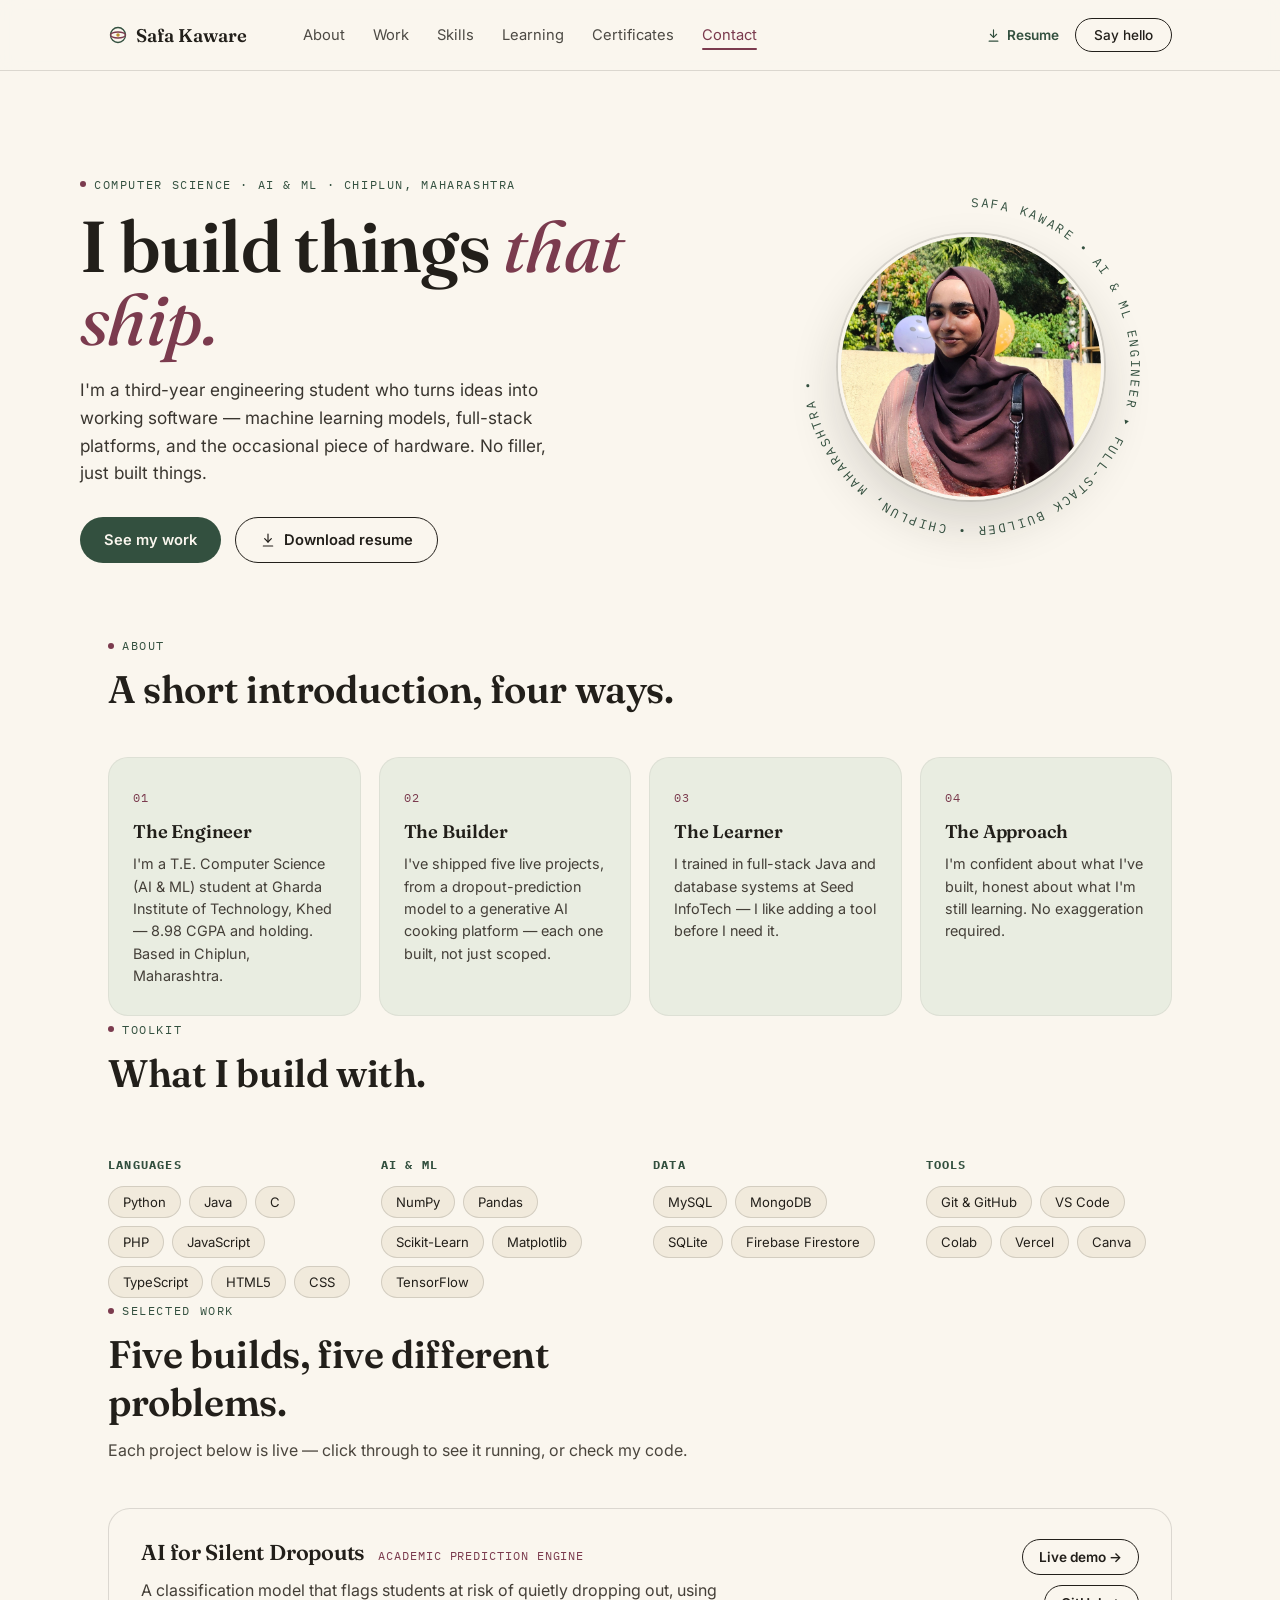
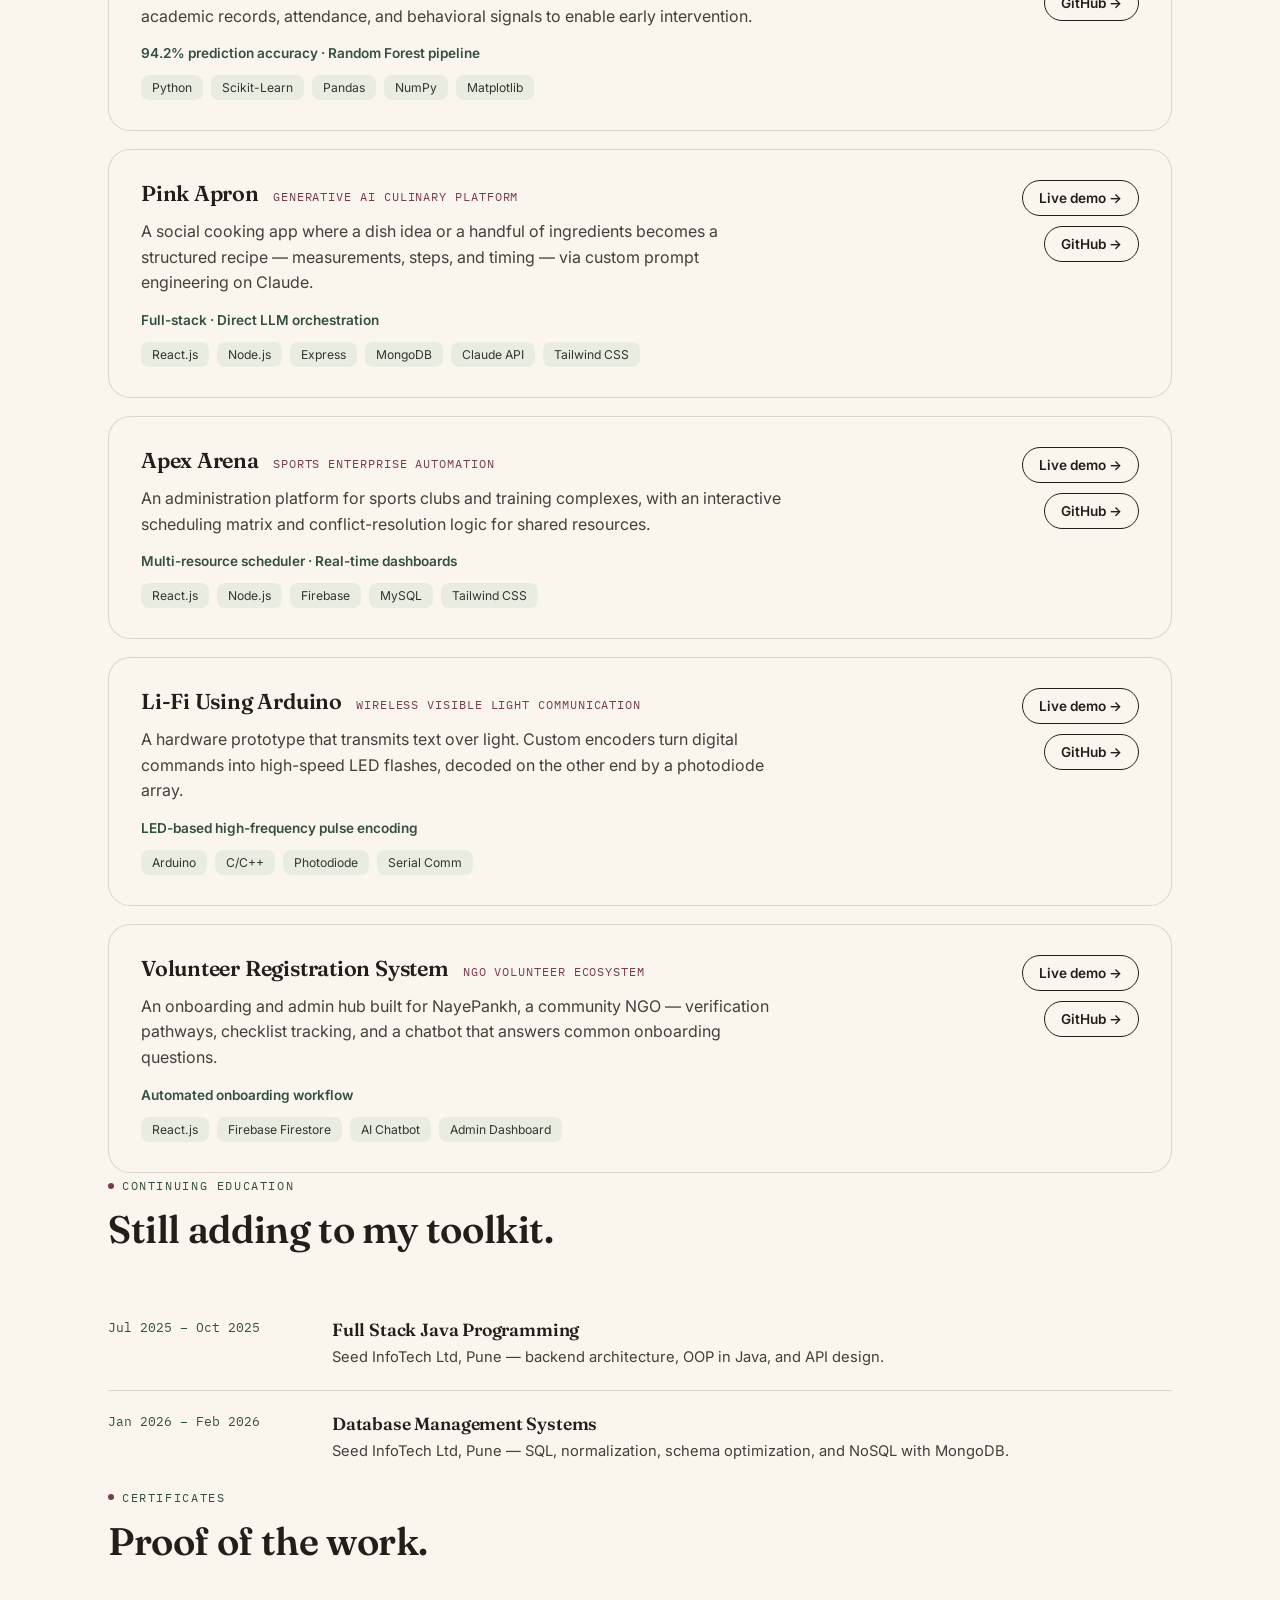
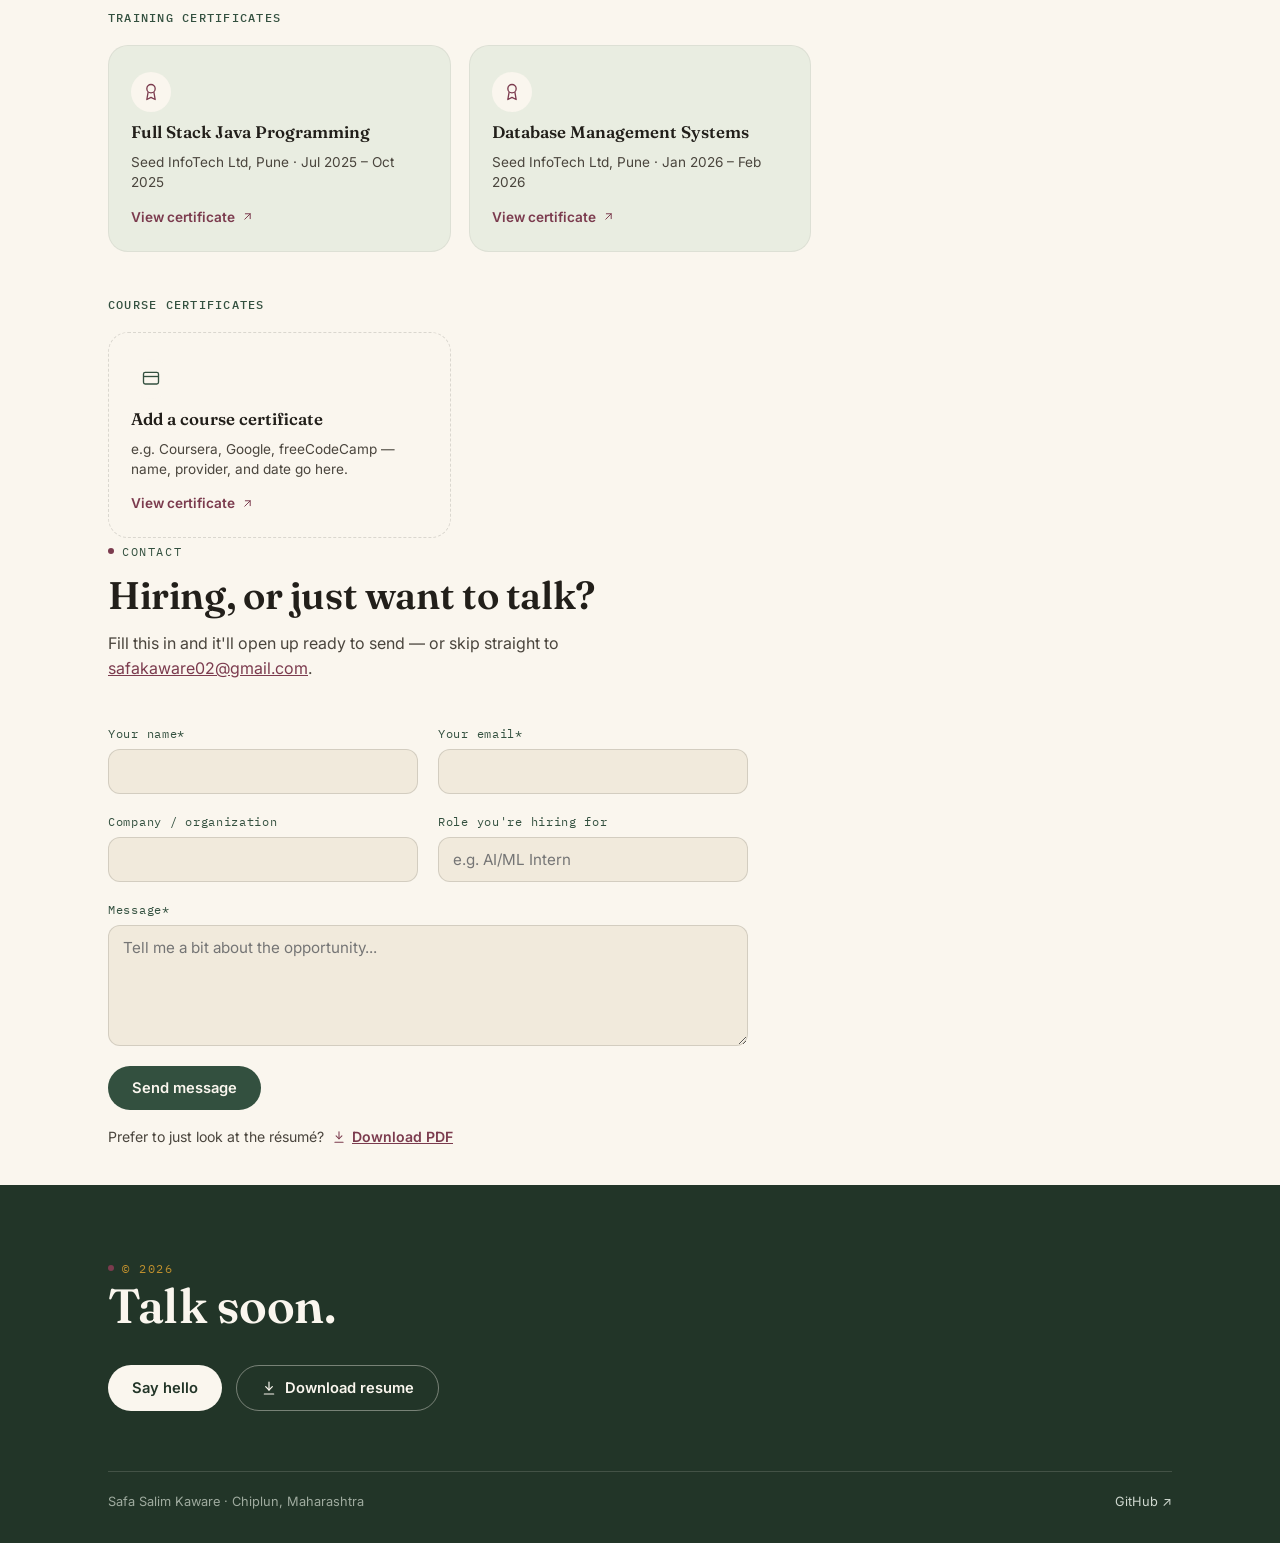
==== commit d7dafe3c: "Add files via upload" ====
--- a/index.html
+++ b/index.html
@@ -67,6 +67,7 @@
       <a href="#work" data-nav-link="work">Work</a>
       <a href="#skills" data-nav-link="skills">Skills</a>
       <a href="#learning" data-nav-link="learning">Learning</a>
+      <a href="#certificates" data-nav-link="certificates">Certificates</a>
       <a href="#contact" data-nav-link="contact">Contact</a>
     </div>
     <div class="nav-actions">
@@ -88,6 +89,7 @@
     <a href="#work" data-menu-link data-nav-link="work">Work</a>
     <a href="#skills" data-menu-link data-nav-link="skills">Skills</a>
     <a href="#learning" data-menu-link data-nav-link="learning">Learning</a>
+    <a href="#certificates" data-menu-link data-nav-link="certificates">Certificates</a>
     <a href="#contact" data-menu-link data-nav-link="contact">Contact</a>
   </nav>
   <div class="mobile-menu-foot">
@@ -137,13 +139,13 @@
 
       <div class="photo-frame">
         <!-- To use your own photo: just change the src below to your photo's filename -->
-        <img src="20251124_133518 copy.jpg" alt="Safa Kaware"
+        <img src="20251124_133518.jpg" alt="Safa Kaware"
              onerror="this.style.display='none'; document.getElementById('photoPlaceholder').style.display='flex';">
         <div class="photo-placeholder" id="photoPlaceholder" style="display:none;">
           <svg viewBox="0 0 24 24" fill="none" aria-hidden="true"><circle cx="12" cy="8" r="4" stroke="#33503F" stroke-width="1.6"/><path d="M4 20c1.5-4 4.5-6 8-6s6.5 2 8 6" stroke="#33503F" stroke-width="1.6" stroke-linecap="round"/></svg>
           <span>Drop your photo in here</span>
         </div>
-        <div class="hero-badge">AI/ML &amp; Full-Stack</div>
+        <div </div>
       </div>
     </div>
   </section>
@@ -309,6 +311,63 @@
         <div>
           <h3>Database Management Systems</h3>
           <p>Seed InfoTech Ltd, Pune — SQL, normalization, schema optimization, and NoSQL with MongoDB.</p>
+        </div>
+      </div>
+    </div>
+  </section>
+
+  <!-- CERTIFICATES -->
+  <section id="certificates" class="wrap">
+    <div class="section-head reveal">
+      <span class="eyebrow">Certificates</span>
+      <h2>Proof of the work.</h2>
+    </div>
+
+    <div class="cert-group">
+      <h3 class="cert-group-title reveal">Training Certificates</h3>
+      <div class="cert-grid">
+        <div class="cert-card reveal">
+          <div class="cert-icon">
+            <svg viewBox="0 0 24 24" fill="none" aria-hidden="true"><circle cx="12" cy="8" r="5" stroke="#7B3B4E" stroke-width="1.6"/><path d="M8.5 12.5L7 21l5-2.5L17 21l-1.5-8.5" stroke="#7B3B4E" stroke-width="1.6" stroke-linecap="round" stroke-linejoin="round"/></svg>
+          </div>
+          <h4>Full Stack Java Programming</h4>
+          <p class="cert-meta">Seed InfoTech Ltd, Pune · Jul 2025 – Oct 2025</p>
+          <!-- Replace the href below with your certificate file, e.g. certificates/java-training.pdf -->
+          <a class="cert-link" href="certificates/full stack java course.jpg" target="_blank" rel="noopener">
+            View certificate
+            <svg viewBox="0 0 24 24" fill="none" stroke="currentColor" stroke-width="1.8" stroke-linecap="round" stroke-linejoin="round" aria-hidden="true"><path d="M7 17L17 7"/><path d="M8 7h9v9"/></svg>
+          </a>
+        </div>
+
+        <div class="cert-card reveal">
+          <div class="cert-icon">
+            <svg viewBox="0 0 24 24" fill="none" aria-hidden="true"><circle cx="12" cy="8" r="5" stroke="#7B3B4E" stroke-width="1.6"/><path d="M8.5 12.5L7 21l5-2.5L17 21l-1.5-8.5" stroke="#7B3B4E" stroke-width="1.6" stroke-linecap="round" stroke-linejoin="round"/></svg>
+          </div>
+          <h4>Database Management Systems</h4>
+          <p class="cert-meta">Seed InfoTech Ltd, Pune · Jan 2026 – Feb 2026</p>
+          <!-- Replace the href below with your certificate file, e.g. certificates/dbms-training.pdf -->
+          <a class="cert-link" href="certificates/Kaware Safa Salim Firdous_DBMS_Certificate (1).pdf" target="_blank" rel="noopener">
+            View certificate
+            <svg viewBox="0 0 24 24" fill="none" stroke="currentColor" stroke-width="1.8" stroke-linecap="round" stroke-linejoin="round" aria-hidden="true"><path d="M7 17L17 7"/><path d="M8 7h9v9"/></svg>
+          </a>
+        </div>
+      </div>
+    </div>
+
+    <div class="cert-group">
+      <h3 class="cert-group-title reveal">Course Certificates</h3>
+      <div class="cert-grid">
+        <div class="cert-card cert-card-placeholder reveal">
+          <div class="cert-icon">
+            <svg viewBox="0 0 24 24" fill="none" aria-hidden="true"><rect x="3" y="4" width="18" height="14" rx="2" stroke="#33503F" stroke-width="1.6"/><path d="M3 9h18" stroke="#33503F" stroke-width="1.6"/></svg>
+          </div>
+          <h4>Add a course certificate</h4>
+          <p class="cert-meta">e.g. Coursera, Google, freeCodeCamp — name, provider, and date go here.</p>
+          <!-- Duplicate this card for each course certificate, then set the href to the file -->
+          <a class="cert-link" href="certificates/your-course-certificate.pdf" target="_blank" rel="noopener">
+            View certificate
+            <svg viewBox="0 0 24 24" fill="none" stroke="currentColor" stroke-width="1.8" stroke-linecap="round" stroke-linejoin="round" aria-hidden="true"><path d="M7 17L17 7"/><path d="M8 7h9v9"/></svg>
+          </a>
         </div>
       </div>
     </div>
--- a/styles.css
+++ b/styles.css
@@ -221,10 +221,8 @@
     position:absolute; border-radius:50%;
     animation: spin 22s linear infinite;
   }
-  .hero-dot i{
-    position:absolute; width:10px; height:10px; border-radius:50%;
-    display:block;
-  }
+  
+   
   .hero-badge{
     position:absolute; bottom: -6px; left: 50%; transform: translateX(-50%);
     background: var(--plum); color: var(--cream);
@@ -326,6 +324,47 @@
   .train-item .when{ font-family:'IBM Plex Mono', monospace; font-size:0.82rem; color: var(--forest); }
   .train-item h3{ font-size:1.1rem; margin-bottom:6px; }
   .train-item p{ margin:0; color:#443f38; font-size:0.92rem; line-height:1.5; }
+
+  /* ---------- certificates ---------- */
+  .cert-group{ margin-bottom: 44px; }
+  .cert-group:last-child{ margin-bottom: 0; }
+  .cert-group-title{
+    font-family:'IBM Plex Mono', monospace; font-size:0.78rem; text-transform:uppercase;
+    letter-spacing:0.1em; color: var(--forest); margin-bottom: 20px; font-weight:500;
+  }
+  .cert-grid{ display:grid; grid-template-columns: repeat(3, 1fr); gap: 18px; }
+  .cert-card{
+    background: var(--sage-card);
+    border-radius: 20px;
+    padding: 26px 22px;
+    border: 1px solid rgba(34,31,26,0.06);
+    display:flex; flex-direction:column; gap:10px;
+    transition: transform .3s ease, box-shadow .3s ease, background .3s ease;
+  }
+  .cert-card:hover{
+    transform: translateY(-6px);
+    box-shadow: 0 18px 34px rgba(34,31,26,0.12);
+    background: #fff;
+  }
+  .cert-icon{
+    width:40px; height:40px; border-radius:50%;
+    background: var(--cream); display:flex; align-items:center; justify-content:center;
+  }
+  .cert-icon svg{ width:20px; height:20px; }
+  .cert-card h4{
+    font-family:'Fraunces', serif; font-weight:600; font-size:1.05rem; margin:0;
+  }
+  .cert-meta{ font-size:0.85rem; color:#4a453d; line-height:1.5; margin:0; }
+  .cert-link{
+    margin-top: 6px;
+    display:inline-flex; align-items:center; gap:6px;
+    font-size:0.85rem; font-weight:600; color: var(--plum);
+    width: fit-content;
+  }
+  .cert-link svg{ width:13px; height:13px; }
+  .cert-link:hover{ text-decoration: underline; }
+  .cert-card-placeholder{ border: 1px dashed var(--line); background: transparent; }
+  .cert-card-placeholder:hover{ background: var(--cream-deep); }
 
   /* ---------- contact form ---------- */
   .contact-form{
@@ -391,6 +430,7 @@
     .hero-art{ order:-1; max-width: 280px; margin: 0 auto; }
     .about-grid{ grid-template-columns: repeat(2,1fr); }
     .skills-wrap{ grid-template-columns: repeat(2,1fr); }
+    .cert-grid{ grid-template-columns: repeat(2,1fr); }
     .nav-links{ display:none; }
     .nav-cta{ display:none; }
     .nav-resume{ display:none; }
@@ -404,6 +444,7 @@
   @media (max-width: 560px){
     .about-grid{ grid-template-columns: 1fr; }
     .skills-wrap{ grid-template-columns: 1fr; }
+    .cert-grid{ grid-template-columns: 1fr; }
     .wrap{ padding: 0 20px; }
     .nav{ padding: 16px 20px; }
   }
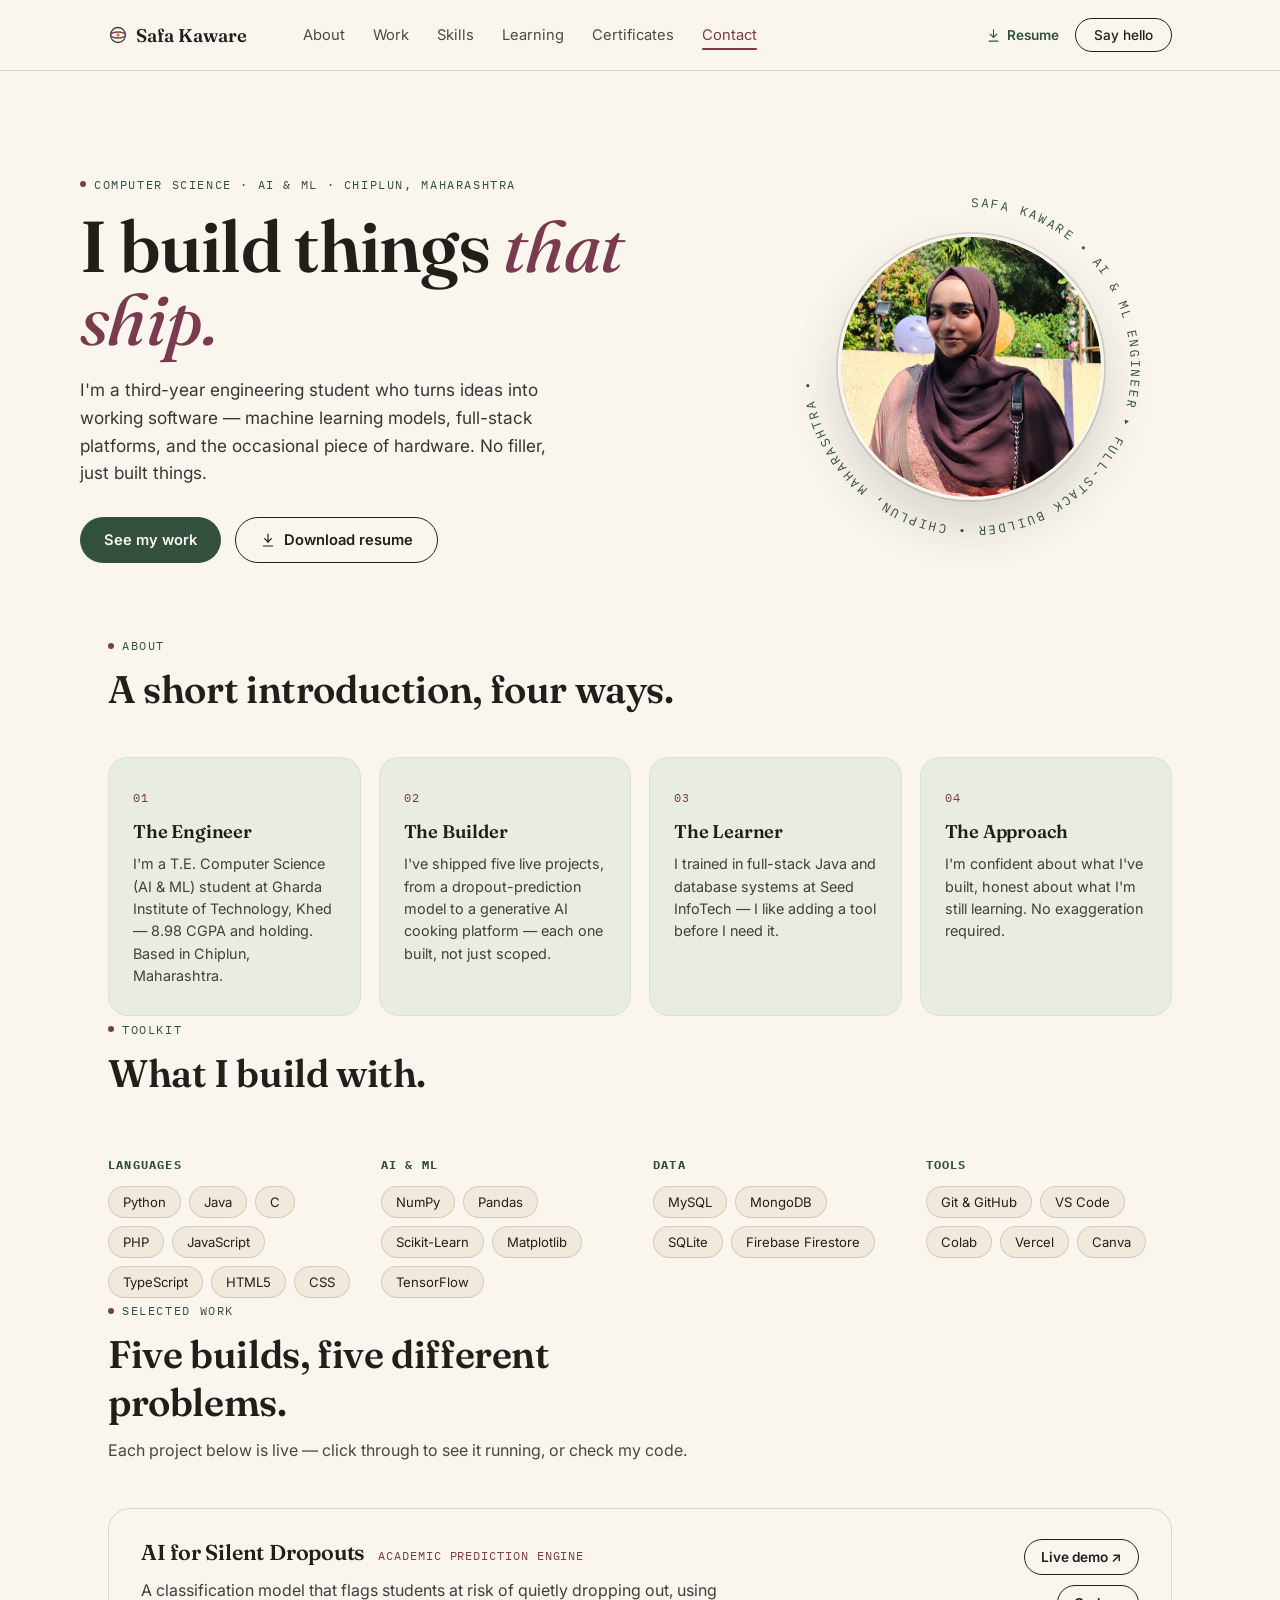
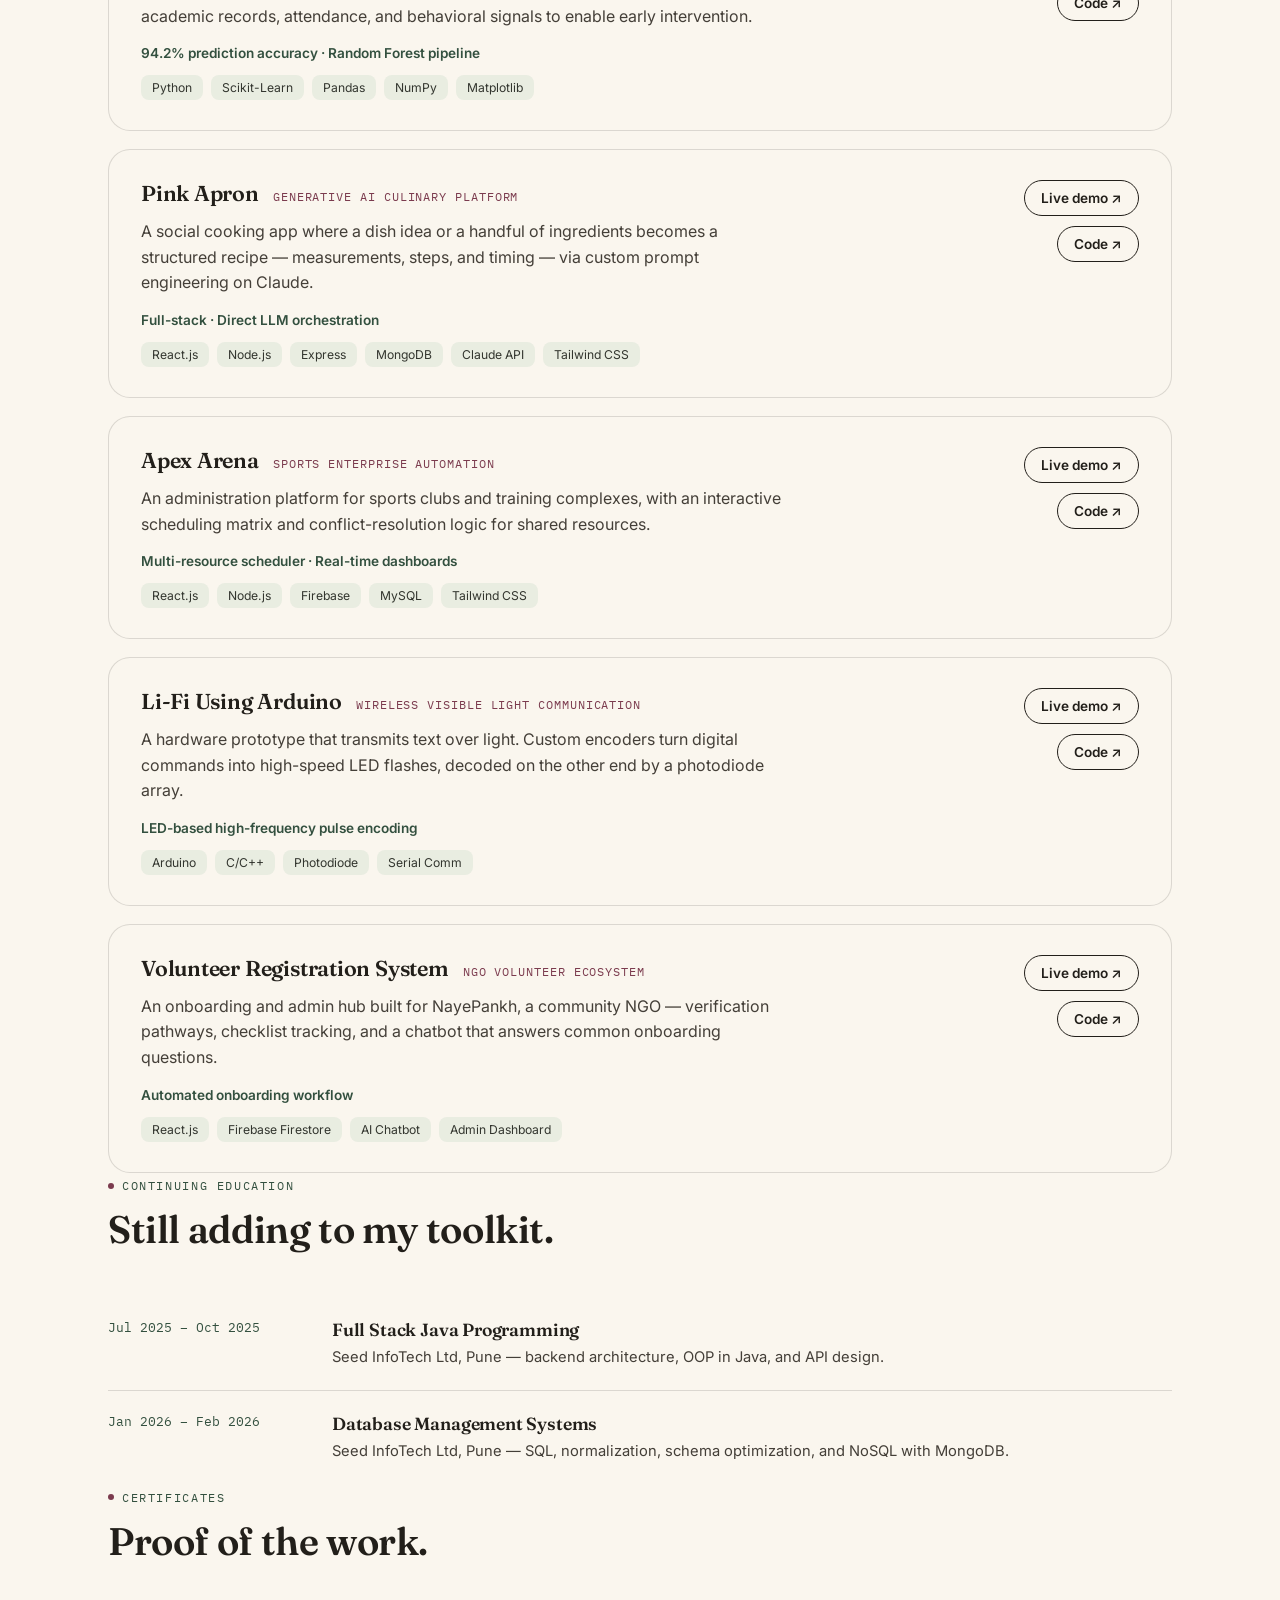
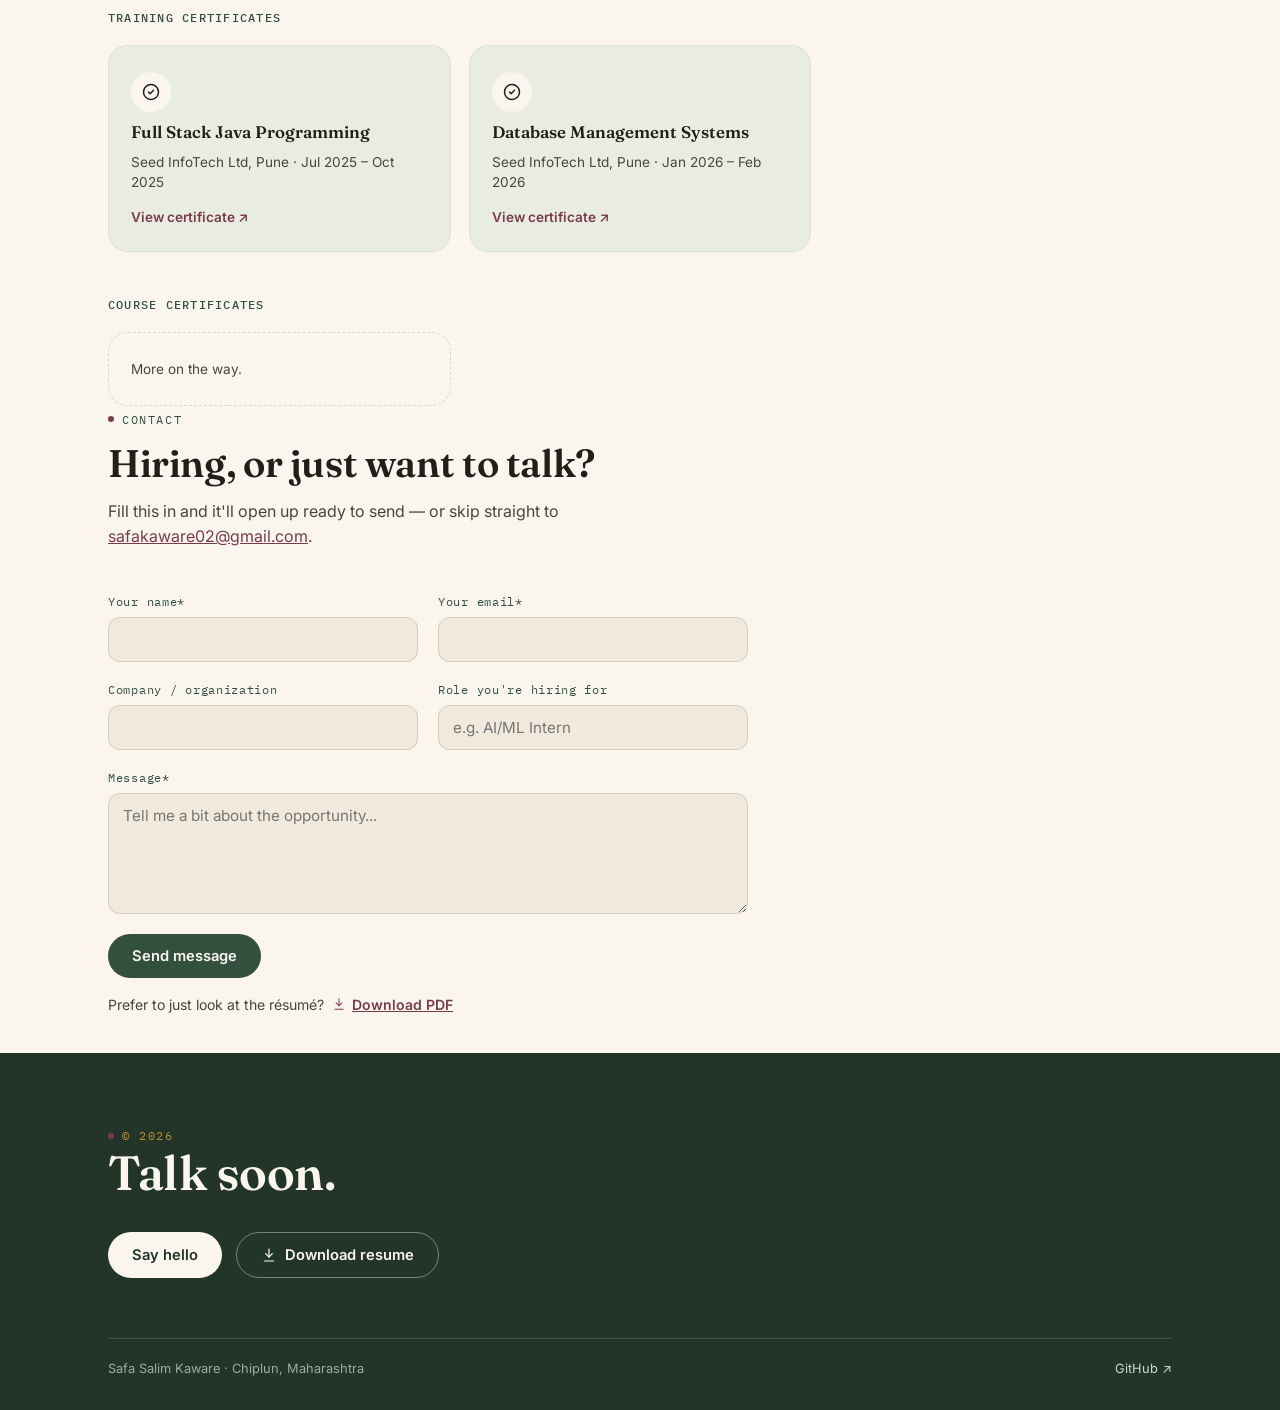
==== commit 3d35e33c: "Fix missing renderer so projects/skills show on the live site" ====
--- a/index.html
+++ b/index.html
@@ -145,7 +145,6 @@
           <svg viewBox="0 0 24 24" fill="none" aria-hidden="true"><circle cx="12" cy="8" r="4" stroke="#33503F" stroke-width="1.6"/><path d="M4 20c1.5-4 4.5-6 8-6s6.5 2 8 6" stroke="#33503F" stroke-width="1.6" stroke-linecap="round"/></svg>
           <span>Drop your photo in here</span>
         </div>
-        <div </div>
       </div>
     </div>
   </section>
@@ -182,37 +181,7 @@
       <span class="eyebrow">Toolkit</span>
       <h2>What I build with.</h2>
     </div>
-    <div class="skills-wrap">
-      <div class="skill-group reveal">
-        <h4>Languages</h4>
-        <div class="chip-row">
-          <span class="chip">Python</span><span class="chip">Java</span><span class="chip">C</span>
-          <span class="chip">PHP</span><span class="chip">JavaScript</span><span class="chip">TypeScript</span>
-          <span class="chip">HTML5</span><span class="chip">CSS</span>
-        </div>
-      </div>
-      <div class="skill-group reveal">
-        <h4>AI &amp; ML</h4>
-        <div class="chip-row">
-          <span class="chip">NumPy</span><span class="chip">Pandas</span><span class="chip">Scikit-Learn</span>
-          <span class="chip">Matplotlib</span><span class="chip">TensorFlow</span>
-        </div>
-      </div>
-      <div class="skill-group reveal">
-        <h4>Data</h4>
-        <div class="chip-row">
-          <span class="chip">MySQL</span><span class="chip">MongoDB</span><span class="chip">SQLite</span>
-          <span class="chip">Firebase Firestore</span>
-        </div>
-      </div>
-      <div class="skill-group reveal">
-        <h4>Tools</h4>
-        <div class="chip-row">
-          <span class="chip">Git &amp; GitHub</span><span class="chip">VS Code</span><span class="chip">Colab</span>
-          <span class="chip">Vercel</span><span class="chip">Canva</span>
-        </div>
-      </div>
-    </div>
+    <div class="skills-wrap" id="skillsWrap"><!-- rendered from site data --></div>
   </section>
 
   <!-- WORK -->
@@ -222,74 +191,7 @@
       <h2>Five builds, five different problems.</h2>
       <p>Each project below is live — click through to see it running, or check my code.</p>
     </div>
-    <div class="project-list">
-
-      <div class="project-card reveal">
-        <div>
-          <div class="project-top"><h3>AI for Silent Dropouts</h3><span class="project-cat">Academic Prediction Engine</span></div>
-          <p class="desc">A classification model that flags students at risk of quietly dropping out, using academic records, attendance, and behavioral signals to enable early intervention.</p>
-          <div class="project-meta">94.2% prediction accuracy · Random Forest pipeline</div>
-          <div class="tag-row"><span class="tag">Python</span><span class="tag">Scikit-Learn</span><span class="tag">Pandas</span><span class="tag">NumPy</span><span class="tag">Matplotlib</span></div>
-        </div>
-        <div class="project-links">
-          <a href="https://ai-for-silent-dropouts.vercel.app/" target="_blank" rel="noopener">Live demo →</a>
-          <a href="https://github.com/safa-kaware/ai-for-silent-dropouts" target="_blank" rel="noopener">GitHub →</a>
-        </div>
-      </div>
-
-      <div class="project-card reveal">
-        <div>
-          <div class="project-top"><h3>Pink Apron</h3><span class="project-cat">Generative AI Culinary Platform</span></div>
-          <p class="desc">A social cooking app where a dish idea or a handful of ingredients becomes a structured recipe — measurements, steps, and timing — via custom prompt engineering on Claude.</p>
-          <div class="project-meta">Full-stack · Direct LLM orchestration</div>
-          <div class="tag-row"><span class="tag">React.js</span><span class="tag">Node.js</span><span class="tag">Express</span><span class="tag">MongoDB</span><span class="tag">Claude API</span><span class="tag">Tailwind CSS</span></div>
-        </div>
-        <div class="project-links">
-          <a href="https://pinkapron.vercel.app" target="_blank" rel="noopener">Live demo →</a>
-          <a href="https://github.com/safa-kaware/pink-apron" target="_blank" rel="noopener">GitHub →</a>
-        </div>
-      </div>
-
-      <div class="project-card reveal">
-        <div>
-          <div class="project-top"><h3>Apex Arena</h3><span class="project-cat">Sports Enterprise Automation</span></div>
-          <p class="desc">An administration platform for sports clubs and training complexes, with an interactive scheduling matrix and conflict-resolution logic for shared resources.</p>
-          <div class="project-meta">Multi-resource scheduler · Real-time dashboards</div>
-          <div class="tag-row"><span class="tag">React.js</span><span class="tag">Node.js</span><span class="tag">Firebase</span><span class="tag">MySQL</span><span class="tag">Tailwind CSS</span></div>
-        </div>
-        <div class="project-links">
-          <a href="https://apex-arena-pi.vercel.app" target="_blank" rel="noopener">Live demo →</a>
-          <a href="https://github.com/safa-kaware/apex-arena" target="_blank" rel="noopener">GitHub →</a>
-        </div>
-      </div>
-
-      <div class="project-card reveal">
-        <div>
-          <div class="project-top"><h3>Li-Fi Using Arduino</h3><span class="project-cat">Wireless Visible Light Communication</span></div>
-          <p class="desc">A hardware prototype that transmits text over light. Custom encoders turn digital commands into high-speed LED flashes, decoded on the other end by a photodiode array.</p>
-          <div class="project-meta">LED-based high-frequency pulse encoding</div>
-          <div class="tag-row"><span class="tag">Arduino</span><span class="tag">C/C++</span><span class="tag">Photodiode</span><span class="tag">Serial Comm</span></div>
-        </div>
-        <div class="project-links">
-          <a href="https://li-fi-using-arduino.vercel.app/" target="_blank" rel="noopener">Live demo →</a>
-          <a href="https://github.com/safa-kaware/Li-fi-using-Arduino" target="_blank" rel="noopener">GitHub →</a>
-        </div>
-      </div>
-
-      <div class="project-card reveal">
-        <div>
-          <div class="project-top"><h3>Volunteer Registration System</h3><span class="project-cat">NGO Volunteer Ecosystem</span></div>
-          <p class="desc">An onboarding and admin hub built for NayePankh, a community NGO — verification pathways, checklist tracking, and a chatbot that answers common onboarding questions.</p>
-          <div class="project-meta">Automated onboarding workflow</div>
-          <div class="tag-row"><span class="tag">React.js</span><span class="tag">Firebase Firestore</span><span class="tag">AI Chatbot</span><span class="tag">Admin Dashboard</span></div>
-        </div>
-        <div class="project-links">
-          <a href="https://volunteer-registration-system-for-n.vercel.app/" target="_blank" rel="noopener">Live demo →</a>
-          <a href="https://github.com/safa-kaware/volunteer-registration-system-for-nayepankh" target="_blank" rel="noopener">GitHub →</a>
-        </div>
-      </div>
-
-    </div>
+    <div class="project-list" id="projectList"><!-- rendered from site data --></div>
   </section>
 
   <!-- LEARNING -->
@@ -298,22 +200,7 @@
       <span class="eyebrow">Continuing Education</span>
       <h2>Still adding to my toolkit.</h2>
     </div>
-    <div class="train-list">
-      <div class="train-item reveal">
-        <div class="when">Jul 2025 – Oct 2025</div>
-        <div>
-          <h3>Full Stack Java Programming</h3>
-          <p>Seed InfoTech Ltd, Pune — backend architecture, OOP in Java, and API design.</p>
-        </div>
-      </div>
-      <div class="train-item reveal">
-        <div class="when">Jan 2026 – Feb 2026</div>
-        <div>
-          <h3>Database Management Systems</h3>
-          <p>Seed InfoTech Ltd, Pune — SQL, normalization, schema optimization, and NoSQL with MongoDB.</p>
-        </div>
-      </div>
-    </div>
+    <div class="train-list" id="trainList"><!-- rendered from site data --></div>
   </section>
 
   <!-- CERTIFICATES -->
@@ -323,54 +210,7 @@
       <h2>Proof of the work.</h2>
     </div>
 
-    <div class="cert-group">
-      <h3 class="cert-group-title reveal">Training Certificates</h3>
-      <div class="cert-grid">
-        <div class="cert-card reveal">
-          <div class="cert-icon">
-            <svg viewBox="0 0 24 24" fill="none" aria-hidden="true"><circle cx="12" cy="8" r="5" stroke="#7B3B4E" stroke-width="1.6"/><path d="M8.5 12.5L7 21l5-2.5L17 21l-1.5-8.5" stroke="#7B3B4E" stroke-width="1.6" stroke-linecap="round" stroke-linejoin="round"/></svg>
-          </div>
-          <h4>Full Stack Java Programming</h4>
-          <p class="cert-meta">Seed InfoTech Ltd, Pune · Jul 2025 – Oct 2025</p>
-          <!-- Replace the href below with your certificate file, e.g. certificates/java-training.pdf -->
-          <a class="cert-link" href="certificates/full stack java course.jpg" target="_blank" rel="noopener">
-            View certificate
-            <svg viewBox="0 0 24 24" fill="none" stroke="currentColor" stroke-width="1.8" stroke-linecap="round" stroke-linejoin="round" aria-hidden="true"><path d="M7 17L17 7"/><path d="M8 7h9v9"/></svg>
-          </a>
-        </div>
-
-        <div class="cert-card reveal">
-          <div class="cert-icon">
-            <svg viewBox="0 0 24 24" fill="none" aria-hidden="true"><circle cx="12" cy="8" r="5" stroke="#7B3B4E" stroke-width="1.6"/><path d="M8.5 12.5L7 21l5-2.5L17 21l-1.5-8.5" stroke="#7B3B4E" stroke-width="1.6" stroke-linecap="round" stroke-linejoin="round"/></svg>
-          </div>
-          <h4>Database Management Systems</h4>
-          <p class="cert-meta">Seed InfoTech Ltd, Pune · Jan 2026 – Feb 2026</p>
-          <!-- Replace the href below with your certificate file, e.g. certificates/dbms-training.pdf -->
-          <a class="cert-link" href="certificates/Kaware Safa Salim Firdous_DBMS_Certificate (1).pdf" target="_blank" rel="noopener">
-            View certificate
-            <svg viewBox="0 0 24 24" fill="none" stroke="currentColor" stroke-width="1.8" stroke-linecap="round" stroke-linejoin="round" aria-hidden="true"><path d="M7 17L17 7"/><path d="M8 7h9v9"/></svg>
-          </a>
-        </div>
-      </div>
-    </div>
-
-    <div class="cert-group">
-      <h3 class="cert-group-title reveal">Course Certificates</h3>
-      <div class="cert-grid">
-        <div class="cert-card cert-card-placeholder reveal">
-          <div class="cert-icon">
-            <svg viewBox="0 0 24 24" fill="none" aria-hidden="true"><rect x="3" y="4" width="18" height="14" rx="2" stroke="#33503F" stroke-width="1.6"/><path d="M3 9h18" stroke="#33503F" stroke-width="1.6"/></svg>
-          </div>
-          <h4>Add a course certificate</h4>
-          <p class="cert-meta">e.g. Coursera, Google, freeCodeCamp — name, provider, and date go here.</p>
-          <!-- Duplicate this card for each course certificate, then set the href to the file -->
-          <a class="cert-link" href="certificates/your-course-certificate.pdf" target="_blank" rel="noopener">
-            View certificate
-            <svg viewBox="0 0 24 24" fill="none" stroke="currentColor" stroke-width="1.8" stroke-linecap="round" stroke-linejoin="round" aria-hidden="true"><path d="M7 17L17 7"/><path d="M8 7h9v9"/></svg>
-          </a>
-        </div>
-      </div>
-    </div>
+    <div id="certGroups"><!-- rendered from site data --></div>
   </section>
 
   <!-- CONTACT -->
@@ -440,7 +280,94 @@
   </div>
 </footer>
 
+<!--
+  SITE DATA — everything below is what powers the Work, Skills, Learning, and
+  Certificates sections above. Don't want to hand-edit this JSON? Open
+  admin.html (kept out of the deployed site) and use the form-based editor
+  instead — it can export a fresh, updated copy of this whole file.
+-->
+<script type="application/json" id="site-data">
+{
+  "projects": [
+    {
+      "id": "proj-dropout",
+      "title": "AI for Silent Dropouts",
+      "category": "Academic Prediction Engine",
+      "description": "A classification model that flags students at risk of quietly dropping out, using academic records, attendance, and behavioral signals to enable early intervention.",
+      "meta": "94.2% prediction accuracy · Random Forest pipeline",
+      "tags": ["Python", "Scikit-Learn", "Pandas", "NumPy", "Matplotlib"],
+      "demoUrl": "https://ai-for-silent-dropouts.vercel.app/",
+      "githubUrl": "https://github.com/safa-kaware/ai-for-silent-dropouts"
+    },
+    {
+      "id": "proj-pinkapron",
+      "title": "Pink Apron",
+      "category": "Generative AI Culinary Platform",
+      "description": "A social cooking app where a dish idea or a handful of ingredients becomes a structured recipe — measurements, steps, and timing — via custom prompt engineering on Claude.",
+      "meta": "Full-stack · Direct LLM orchestration",
+      "tags": ["React.js", "Node.js", "Express", "MongoDB", "Claude API", "Tailwind CSS"],
+      "demoUrl": "https://pinkapron.vercel.app",
+      "githubUrl": "https://github.com/safa-kaware/pink-apron"
+    },
+    {
+      "id": "proj-apexarena",
+      "title": "Apex Arena",
+      "category": "Sports Enterprise Automation",
+      "description": "An administration platform for sports clubs and training complexes, with an interactive scheduling matrix and conflict-resolution logic for shared resources.",
+      "meta": "Multi-resource scheduler · Real-time dashboards",
+      "tags": ["React.js", "Node.js", "Firebase", "MySQL", "Tailwind CSS"],
+      "demoUrl": "https://apex-arena-pi.vercel.app",
+      "githubUrl": "https://github.com/safa-kaware/apex-arena"
+    },
+    {
+      "id": "proj-lifi",
+      "title": "Li-Fi Using Arduino",
+      "category": "Wireless Visible Light Communication",
+      "description": "A hardware prototype that transmits text over light. Custom encoders turn digital commands into high-speed LED flashes, decoded on the other end by a photodiode array.",
+      "meta": "LED-based high-frequency pulse encoding",
+      "tags": ["Arduino", "C/C++", "Photodiode", "Serial Comm"],
+      "demoUrl": "https://li-fi-using-arduino.vercel.app/",
+      "githubUrl": "https://github.com/safa-kaware/Li-fi-using-Arduino"
+    },
+    {
+      "id": "proj-volunteer",
+      "title": "Volunteer Registration System",
+      "category": "NGO Volunteer Ecosystem",
+      "description": "An onboarding and admin hub built for NayePankh, a community NGO — verification pathways, checklist tracking, and a chatbot that answers common onboarding questions.",
+      "meta": "Automated onboarding workflow",
+      "tags": ["React.js", "Firebase Firestore", "AI Chatbot", "Admin Dashboard"],
+      "demoUrl": "https://volunteer-registration-system-for-n.vercel.app/",
+      "githubUrl": "https://github.com/safa-kaware/volunteer-registration-system-for-nayepankh"
+    }
+  ],
+  "skills": [
+    { "id": "skill-lang", "group": "Languages", "chips": ["Python", "Java", "C", "PHP", "JavaScript", "TypeScript", "HTML5", "CSS"] },
+    { "id": "skill-aiml", "group": "AI & ML", "chips": ["NumPy", "Pandas", "Scikit-Learn", "Matplotlib", "TensorFlow"] },
+    { "id": "skill-data", "group": "Data", "chips": ["MySQL", "MongoDB", "SQLite", "Firebase Firestore"] },
+    { "id": "skill-tools", "group": "Tools", "chips": ["Git & GitHub", "VS Code", "Colab", "Vercel", "Canva"] }
+  ],
+  "learning": [
+    { "id": "learn-java", "when": "Jul 2025 – Oct 2025", "title": "Full Stack Java Programming", "description": "Seed InfoTech Ltd, Pune — backend architecture, OOP in Java, and API design." },
+    { "id": "learn-dbms", "when": "Jan 2026 – Feb 2026", "title": "Database Management Systems", "description": "Seed InfoTech Ltd, Pune — SQL, normalization, schema optimization, and NoSQL with MongoDB." }
+  ],
+  "certificateGroups": [
+    {
+      "id": "certgrp-training",
+      "groupTitle": "Training Certificates",
+      "items": [
+        { "id": "cert-java", "title": "Full Stack Java Programming", "meta": "Seed InfoTech Ltd, Pune · Jul 2025 – Oct 2025", "href": "certificates/full-stack-java-course.jpg" },
+        { "id": "cert-dbms", "title": "Database Management Systems", "meta": "Seed InfoTech Ltd, Pune · Jan 2026 – Feb 2026", "href": "certificates/dbms-certificate.pdf" }
+      ]
+    },
+    {
+      "id": "certgrp-course",
+      "groupTitle": "Course Certificates",
+      "items": []
+    }
+  ]
+}
+</script>
 <script src="script.js"></script>
 
 </body>
-</html>
+</html>
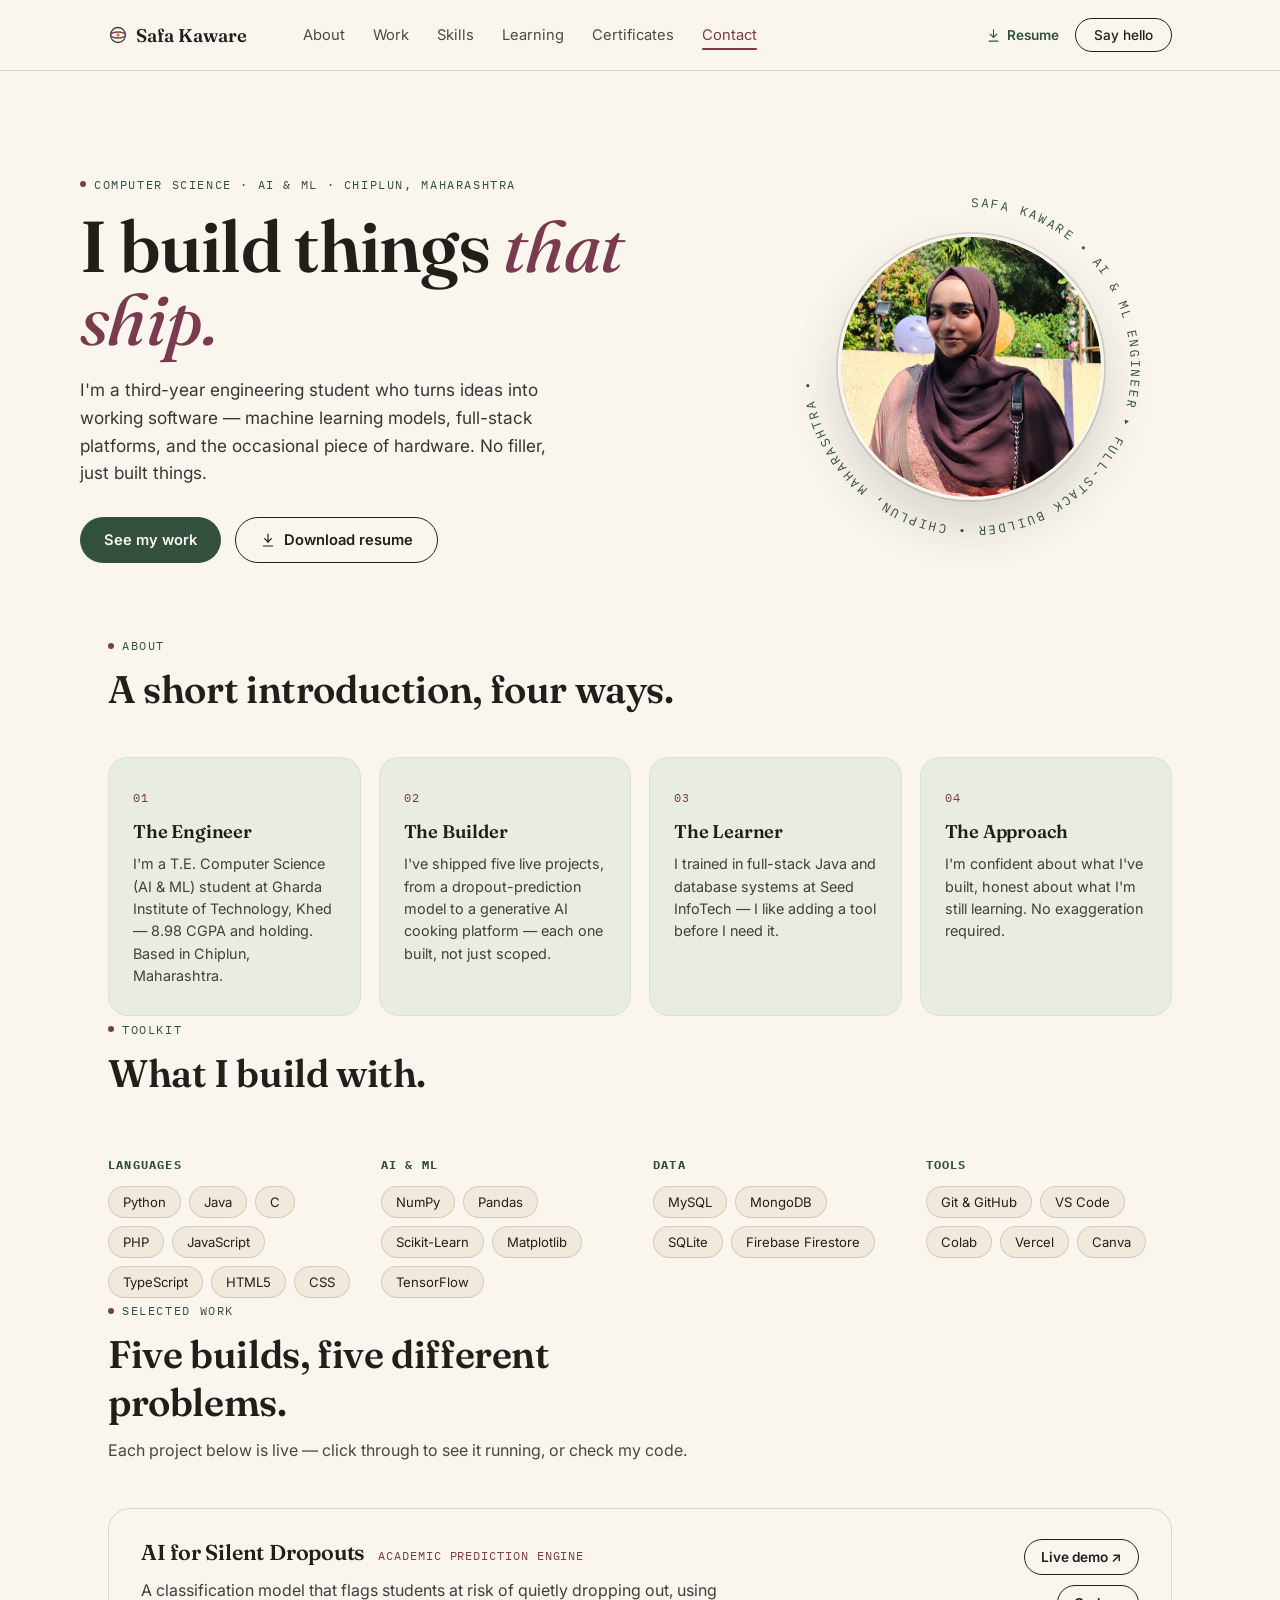
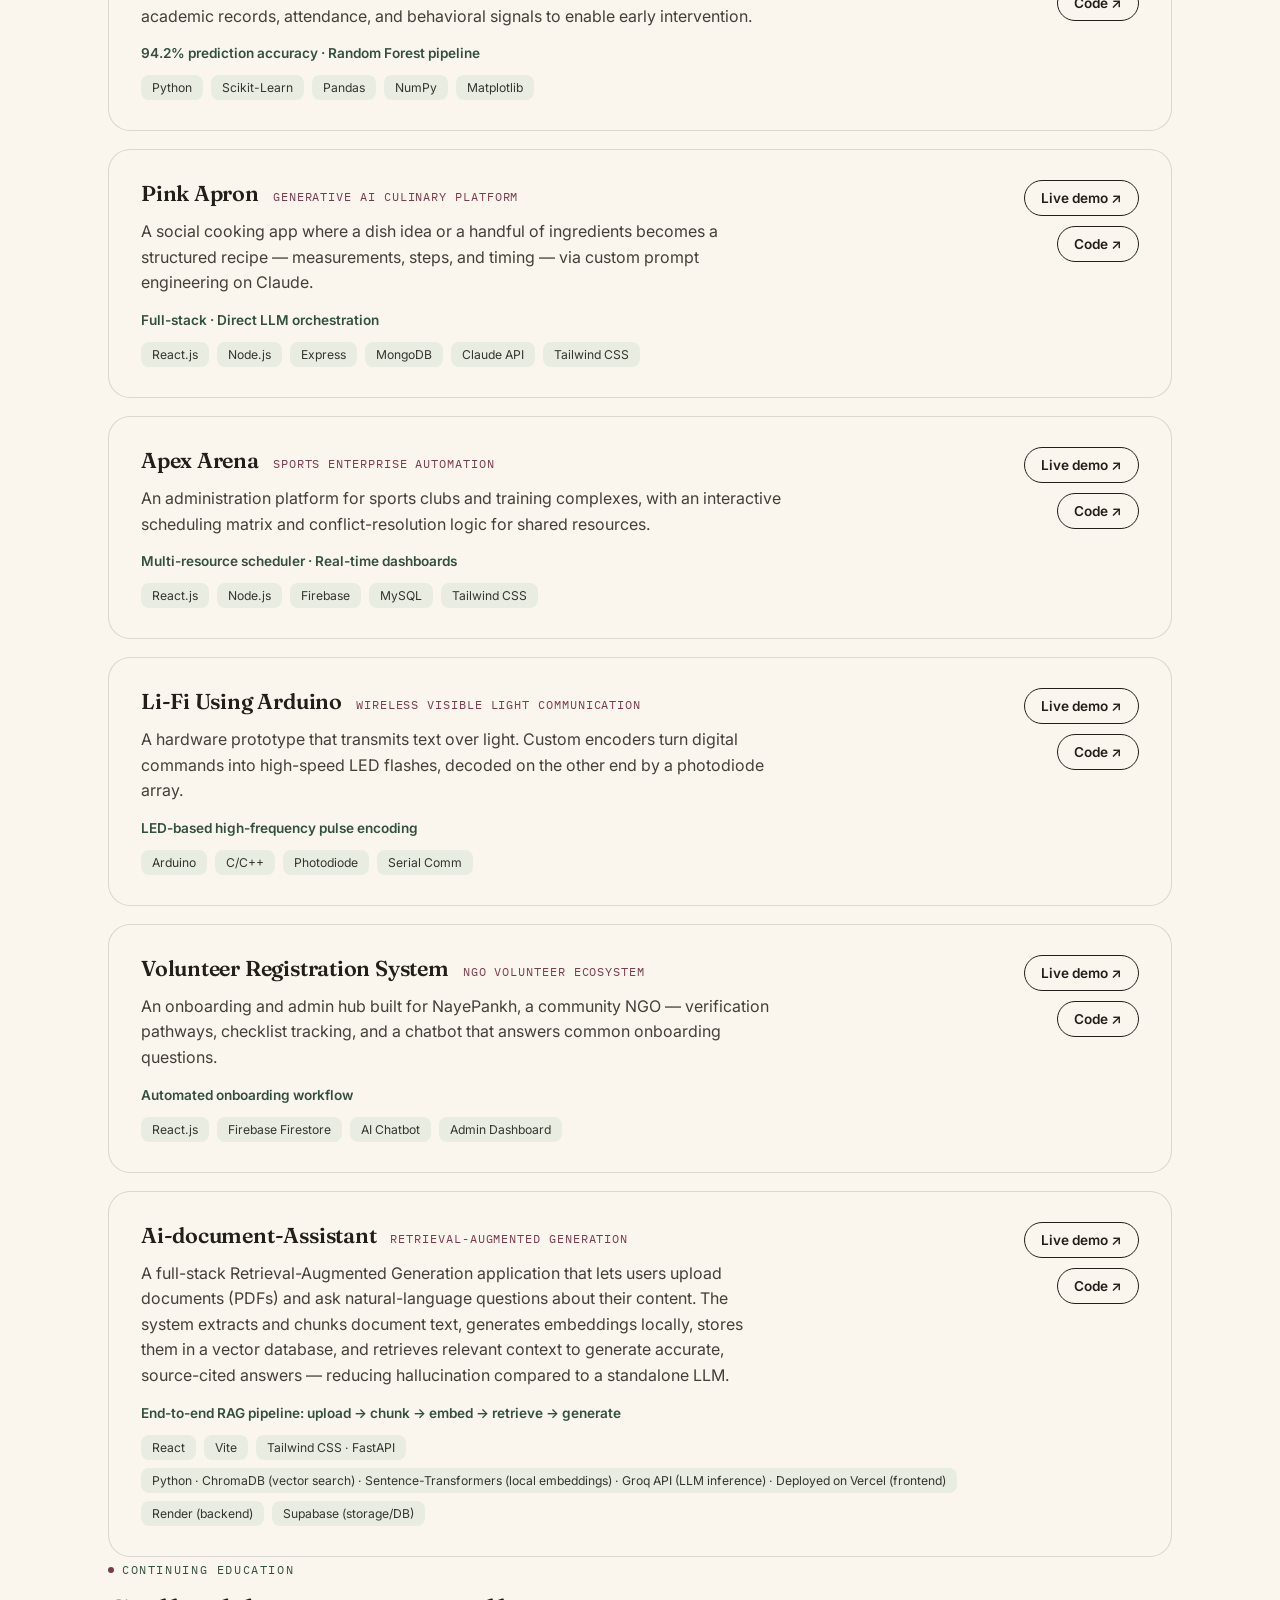
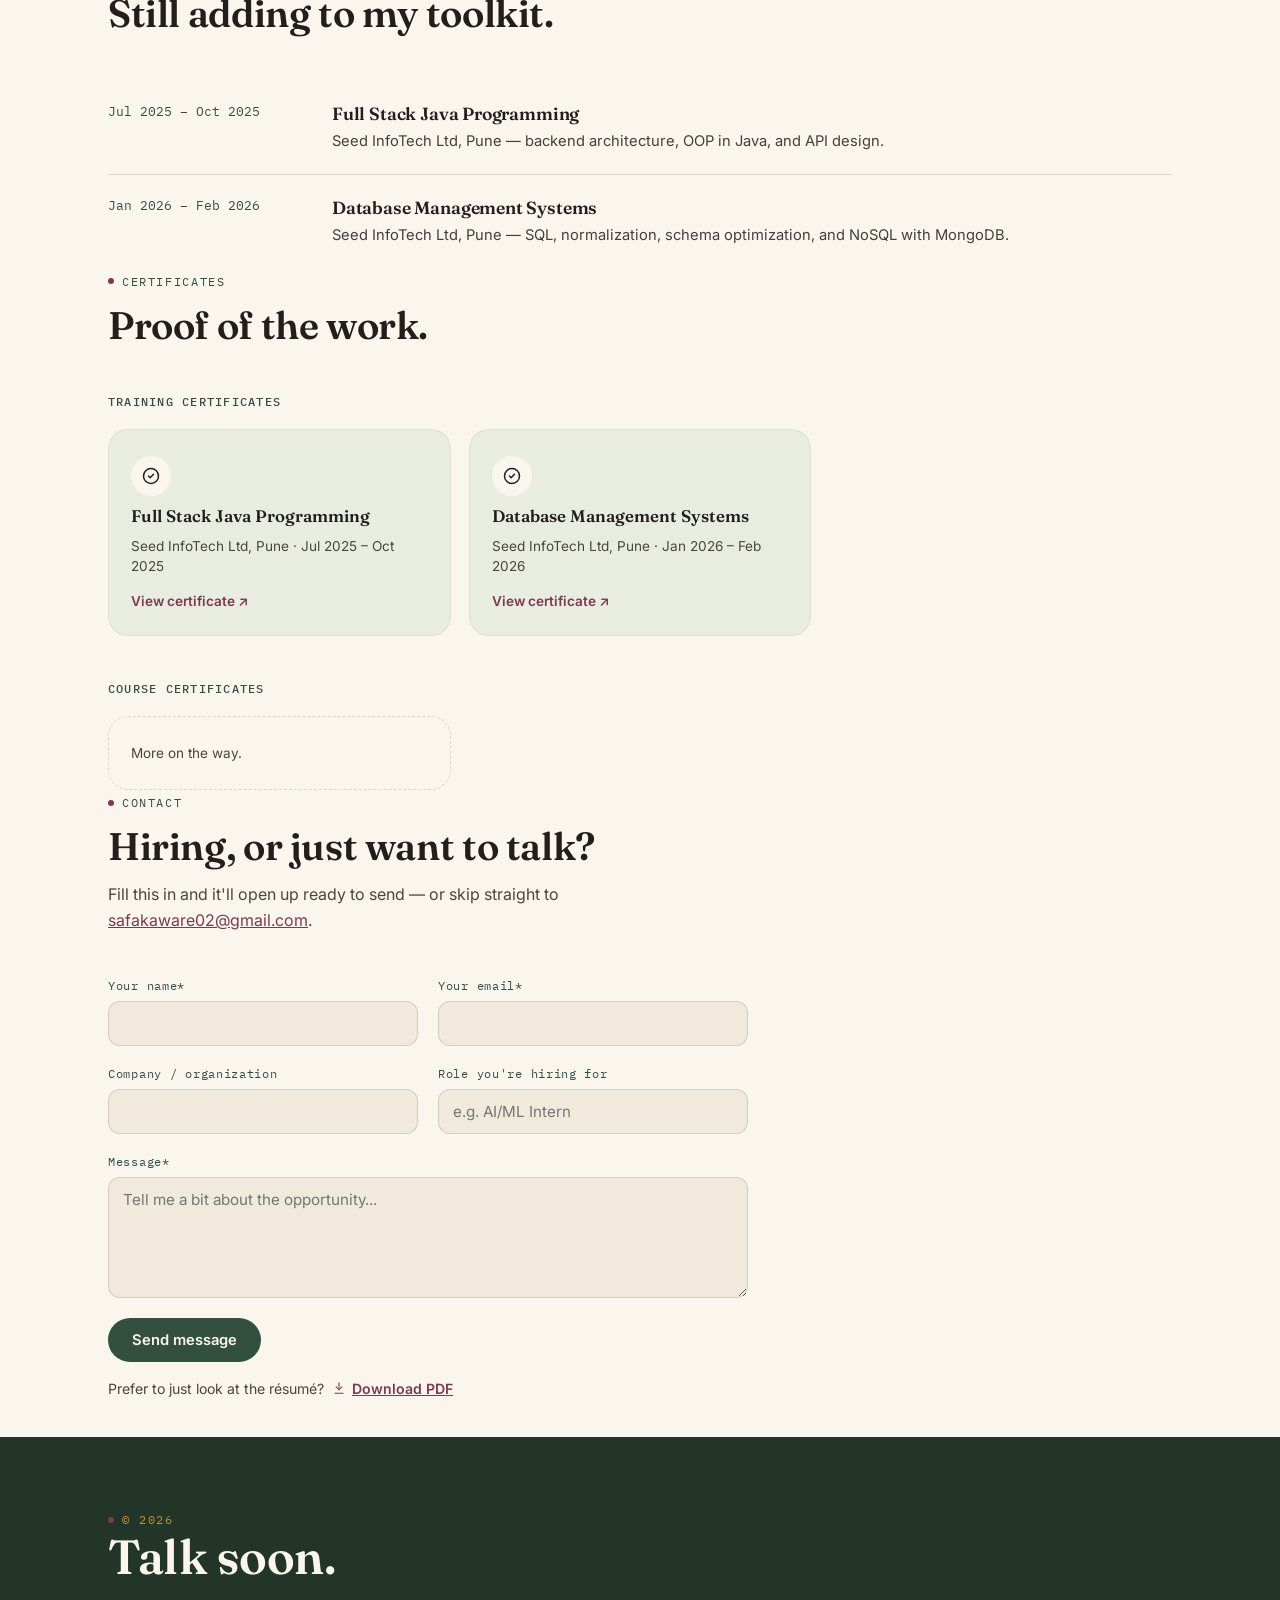
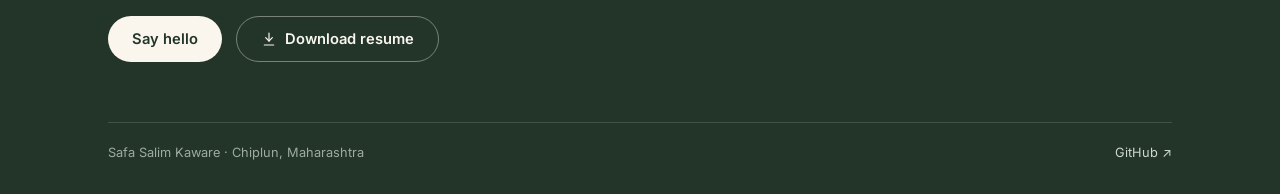
==== commit 0a0fe2d9: "Fix missing rendering" ====
--- a/index.html
+++ b/index.html
@@ -295,7 +295,13 @@
       "category": "Academic Prediction Engine",
       "description": "A classification model that flags students at risk of quietly dropping out, using academic records, attendance, and behavioral signals to enable early intervention.",
       "meta": "94.2% prediction accuracy · Random Forest pipeline",
-      "tags": ["Python", "Scikit-Learn", "Pandas", "NumPy", "Matplotlib"],
+      "tags": [
+        "Python",
+        "Scikit-Learn",
+        "Pandas",
+        "NumPy",
+        "Matplotlib"
+      ],
       "demoUrl": "https://ai-for-silent-dropouts.vercel.app/",
       "githubUrl": "https://github.com/safa-kaware/ai-for-silent-dropouts"
     },
@@ -305,7 +311,14 @@
       "category": "Generative AI Culinary Platform",
       "description": "A social cooking app where a dish idea or a handful of ingredients becomes a structured recipe — measurements, steps, and timing — via custom prompt engineering on Claude.",
       "meta": "Full-stack · Direct LLM orchestration",
-      "tags": ["React.js", "Node.js", "Express", "MongoDB", "Claude API", "Tailwind CSS"],
+      "tags": [
+        "React.js",
+        "Node.js",
+        "Express",
+        "MongoDB",
+        "Claude API",
+        "Tailwind CSS"
+      ],
       "demoUrl": "https://pinkapron.vercel.app",
       "githubUrl": "https://github.com/safa-kaware/pink-apron"
     },
@@ -315,7 +328,13 @@
       "category": "Sports Enterprise Automation",
       "description": "An administration platform for sports clubs and training complexes, with an interactive scheduling matrix and conflict-resolution logic for shared resources.",
       "meta": "Multi-resource scheduler · Real-time dashboards",
-      "tags": ["React.js", "Node.js", "Firebase", "MySQL", "Tailwind CSS"],
+      "tags": [
+        "React.js",
+        "Node.js",
+        "Firebase",
+        "MySQL",
+        "Tailwind CSS"
+      ],
       "demoUrl": "https://apex-arena-pi.vercel.app",
       "githubUrl": "https://github.com/safa-kaware/apex-arena"
     },
@@ -325,7 +344,12 @@
       "category": "Wireless Visible Light Communication",
       "description": "A hardware prototype that transmits text over light. Custom encoders turn digital commands into high-speed LED flashes, decoded on the other end by a photodiode array.",
       "meta": "LED-based high-frequency pulse encoding",
-      "tags": ["Arduino", "C/C++", "Photodiode", "Serial Comm"],
+      "tags": [
+        "Arduino",
+        "C/C++",
+        "Photodiode",
+        "Serial Comm"
+      ],
       "demoUrl": "https://li-fi-using-arduino.vercel.app/",
       "githubUrl": "https://github.com/safa-kaware/Li-fi-using-Arduino"
     },
@@ -335,28 +359,112 @@
       "category": "NGO Volunteer Ecosystem",
       "description": "An onboarding and admin hub built for NayePankh, a community NGO — verification pathways, checklist tracking, and a chatbot that answers common onboarding questions.",
       "meta": "Automated onboarding workflow",
-      "tags": ["React.js", "Firebase Firestore", "AI Chatbot", "Admin Dashboard"],
+      "tags": [
+        "React.js",
+        "Firebase Firestore",
+        "AI Chatbot",
+        "Admin Dashboard"
+      ],
       "demoUrl": "https://volunteer-registration-system-for-n.vercel.app/",
       "githubUrl": "https://github.com/safa-kaware/volunteer-registration-system-for-nayepankh"
+    },
+    {
+      "id": "proj-mnvsq8z",
+      "title": "Ai-document-Assistant",
+      "category": "Retrieval-Augmented Generation",
+      "description": "A full-stack Retrieval-Augmented Generation application that lets users upload documents (PDFs) and ask natural-language questions about their content. The system extracts and chunks document text, generates embeddings locally, stores them in a vector database, and retrieves relevant context to generate accurate, source-cited answers — reducing hallucination compared to a standalone LLM.",
+      "meta": "End-to-end RAG pipeline: upload → chunk → embed → retrieve → generate",
+      "tags": [
+        "React",
+        "Vite",
+        "Tailwind CSS · FastAPI",
+        "Python · ChromaDB (vector search) · Sentence-Transformers (local embeddings) · Groq API (LLM inference) · Deployed on Vercel (frontend)",
+        "Render (backend)",
+        "Supabase (storage/DB)"
+      ],
+      "demoUrl": "https://ai-document-assist-eight.vercel.app/",
+      "githubUrl": "https://github.com/safa-kaware/ai-document-assist"
     }
   ],
   "skills": [
-    { "id": "skill-lang", "group": "Languages", "chips": ["Python", "Java", "C", "PHP", "JavaScript", "TypeScript", "HTML5", "CSS"] },
-    { "id": "skill-aiml", "group": "AI & ML", "chips": ["NumPy", "Pandas", "Scikit-Learn", "Matplotlib", "TensorFlow"] },
-    { "id": "skill-data", "group": "Data", "chips": ["MySQL", "MongoDB", "SQLite", "Firebase Firestore"] },
-    { "id": "skill-tools", "group": "Tools", "chips": ["Git & GitHub", "VS Code", "Colab", "Vercel", "Canva"] }
+    {
+      "id": "skill-lang",
+      "group": "Languages",
+      "chips": [
+        "Python",
+        "Java",
+        "C",
+        "PHP",
+        "JavaScript",
+        "TypeScript",
+        "HTML5",
+        "CSS"
+      ]
+    },
+    {
+      "id": "skill-aiml",
+      "group": "AI & ML",
+      "chips": [
+        "NumPy",
+        "Pandas",
+        "Scikit-Learn",
+        "Matplotlib",
+        "TensorFlow"
+      ]
+    },
+    {
+      "id": "skill-data",
+      "group": "Data",
+      "chips": [
+        "MySQL",
+        "MongoDB",
+        "SQLite",
+        "Firebase Firestore"
+      ]
+    },
+    {
+      "id": "skill-tools",
+      "group": "Tools",
+      "chips": [
+        "Git & GitHub",
+        "VS Code",
+        "Colab",
+        "Vercel",
+        "Canva"
+      ]
+    }
   ],
   "learning": [
-    { "id": "learn-java", "when": "Jul 2025 – Oct 2025", "title": "Full Stack Java Programming", "description": "Seed InfoTech Ltd, Pune — backend architecture, OOP in Java, and API design." },
-    { "id": "learn-dbms", "when": "Jan 2026 – Feb 2026", "title": "Database Management Systems", "description": "Seed InfoTech Ltd, Pune — SQL, normalization, schema optimization, and NoSQL with MongoDB." }
+    {
+      "id": "learn-java",
+      "when": "Jul 2025 – Oct 2025",
+      "title": "Full Stack Java Programming",
+      "description": "Seed InfoTech Ltd, Pune — backend architecture, OOP in Java, and API design."
+    },
+    {
+      "id": "learn-dbms",
+      "when": "Jan 2026 – Feb 2026",
+      "title": "Database Management Systems",
+      "description": "Seed InfoTech Ltd, Pune — SQL, normalization, schema optimization, and NoSQL with MongoDB."
+    }
   ],
   "certificateGroups": [
     {
       "id": "certgrp-training",
       "groupTitle": "Training Certificates",
       "items": [
-        { "id": "cert-java", "title": "Full Stack Java Programming", "meta": "Seed InfoTech Ltd, Pune · Jul 2025 – Oct 2025", "href": "certificates/full-stack-java-course.jpg" },
-        { "id": "cert-dbms", "title": "Database Management Systems", "meta": "Seed InfoTech Ltd, Pune · Jan 2026 – Feb 2026", "href": "certificates/dbms-certificate.pdf" }
+        {
+          "id": "cert-java",
+          "title": "Full Stack Java Programming",
+          "meta": "Seed InfoTech Ltd, Pune · Jul 2025 – Oct 2025",
+          "href": "certificates/full-stack-java-course.jpg"
+        },
+        {
+          "id": "cert-dbms",
+          "title": "Database Management Systems",
+          "meta": "Seed InfoTech Ltd, Pune · Jan 2026 – Feb 2026",
+          "href": "certificates/dbms-certificate.pdf"
+        }
       ]
     },
     {
@@ -370,4 +478,4 @@
 <script src="script.js"></script>
 
 </body>
-</html>+</html>
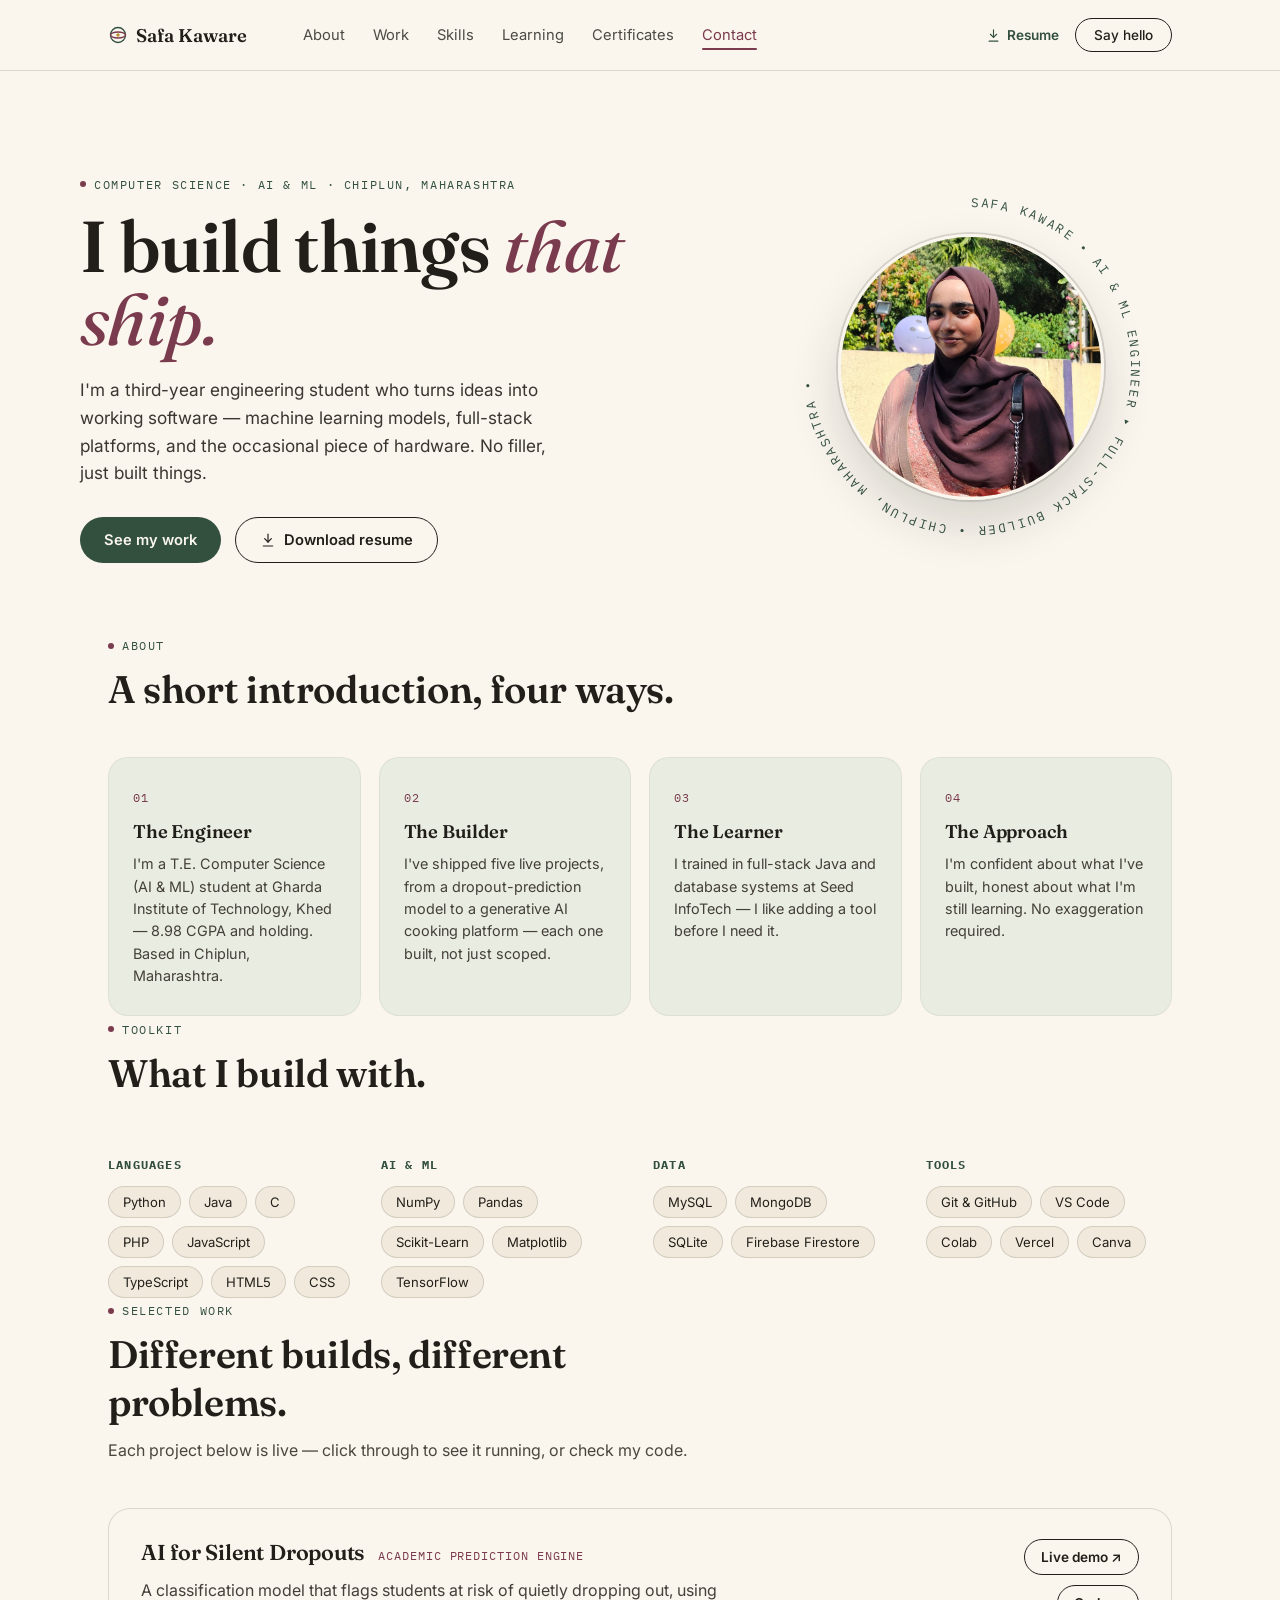
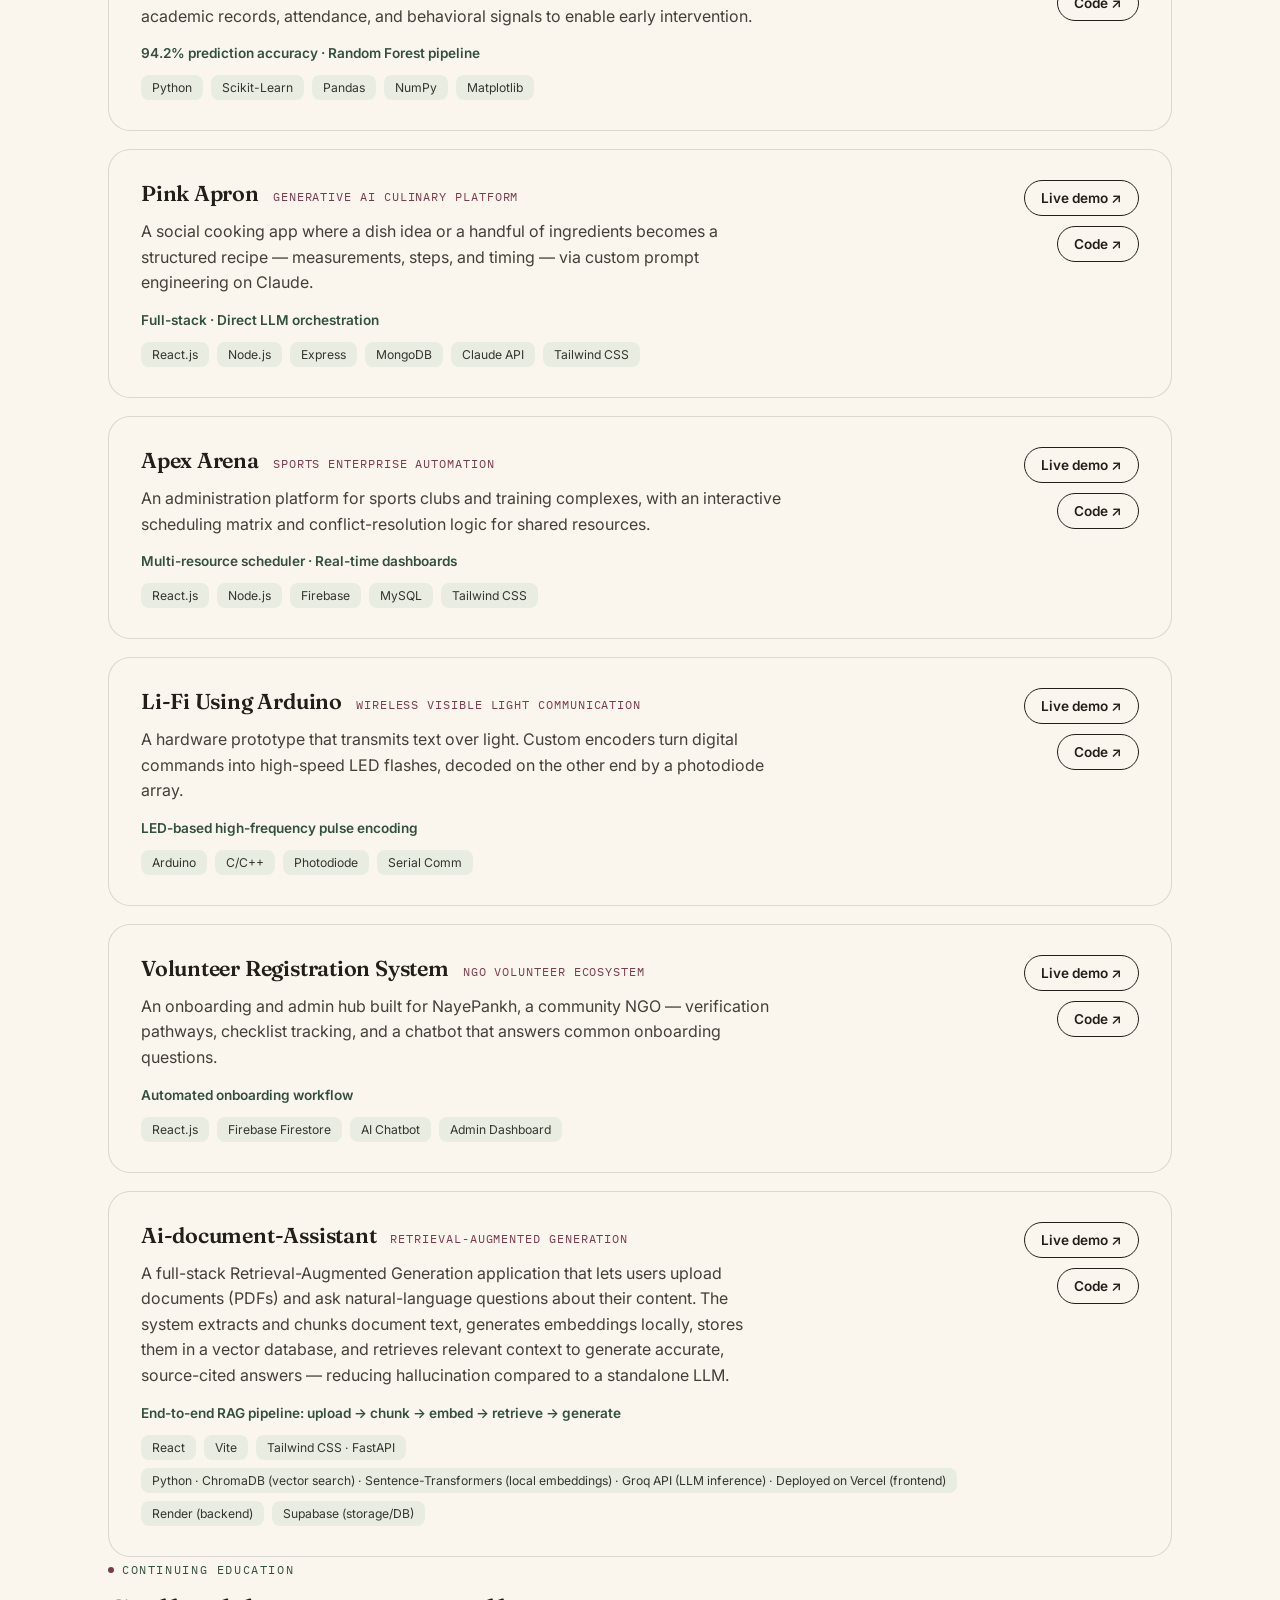
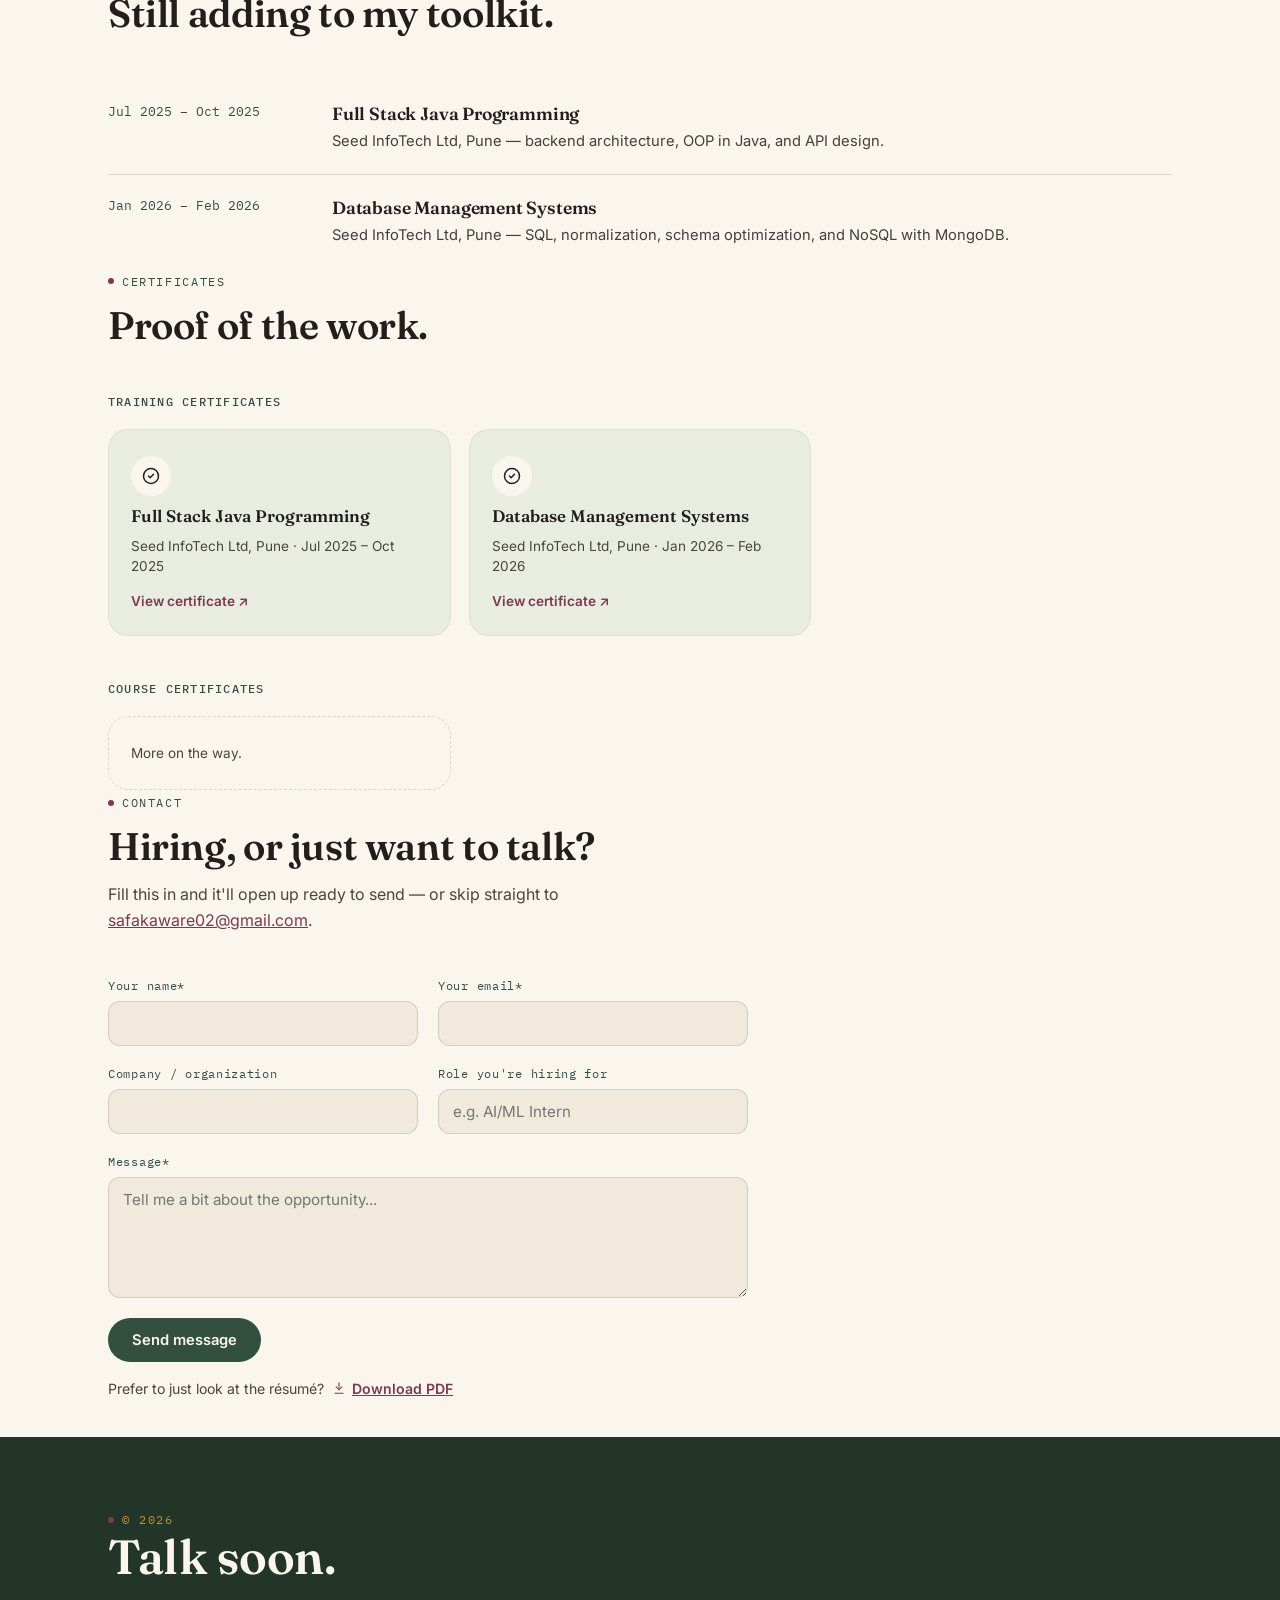
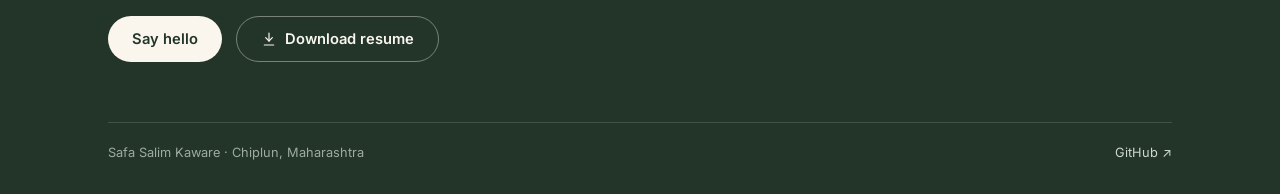
==== commit 33176669: "fixing index page" ====
--- a/index.html
+++ b/index.html
@@ -188,7 +188,7 @@
   <section id="work" class="wrap">
     <div class="section-head reveal">
       <span class="eyebrow">Selected Work</span>
-      <h2>Five builds, five different problems.</h2>
+      <h2>Different builds, different problems.</h2>
       <p>Each project below is live — click through to see it running, or check my code.</p>
     </div>
     <div class="project-list" id="projectList"><!-- rendered from site data --></div>
